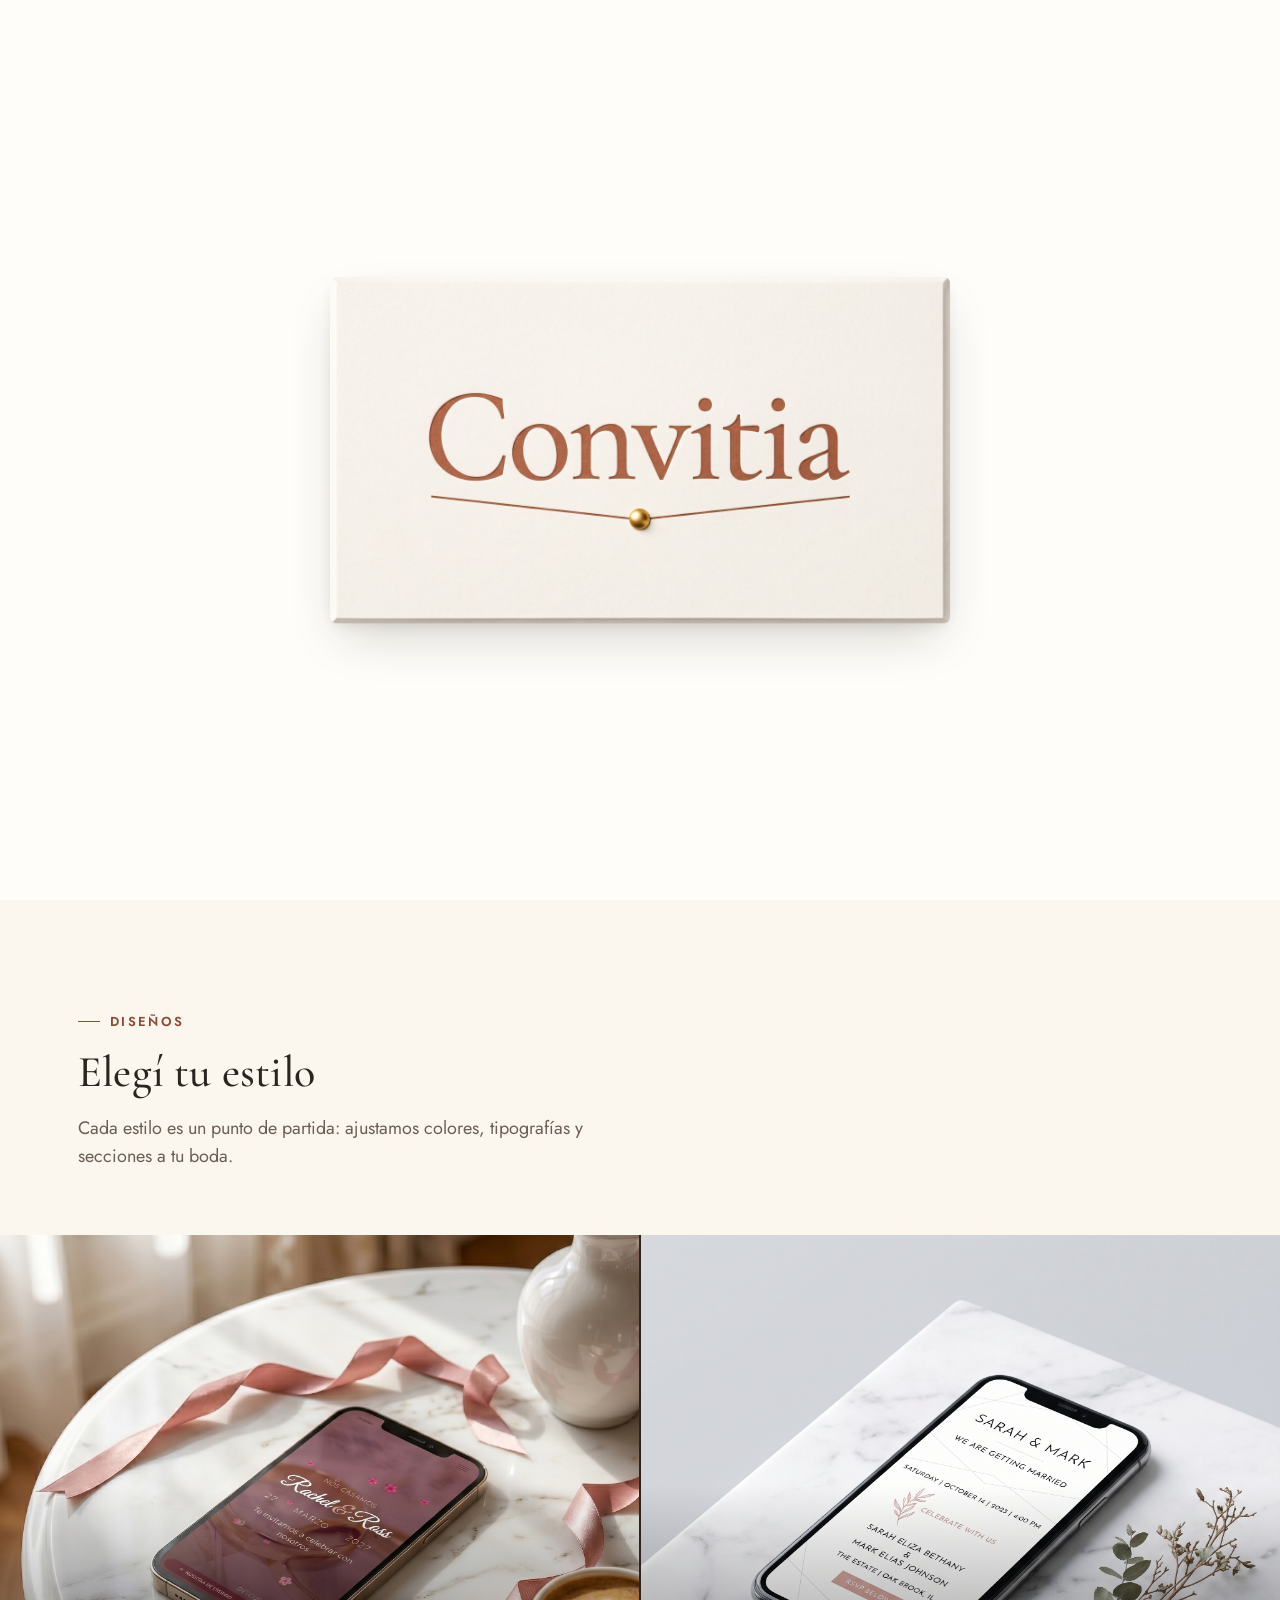
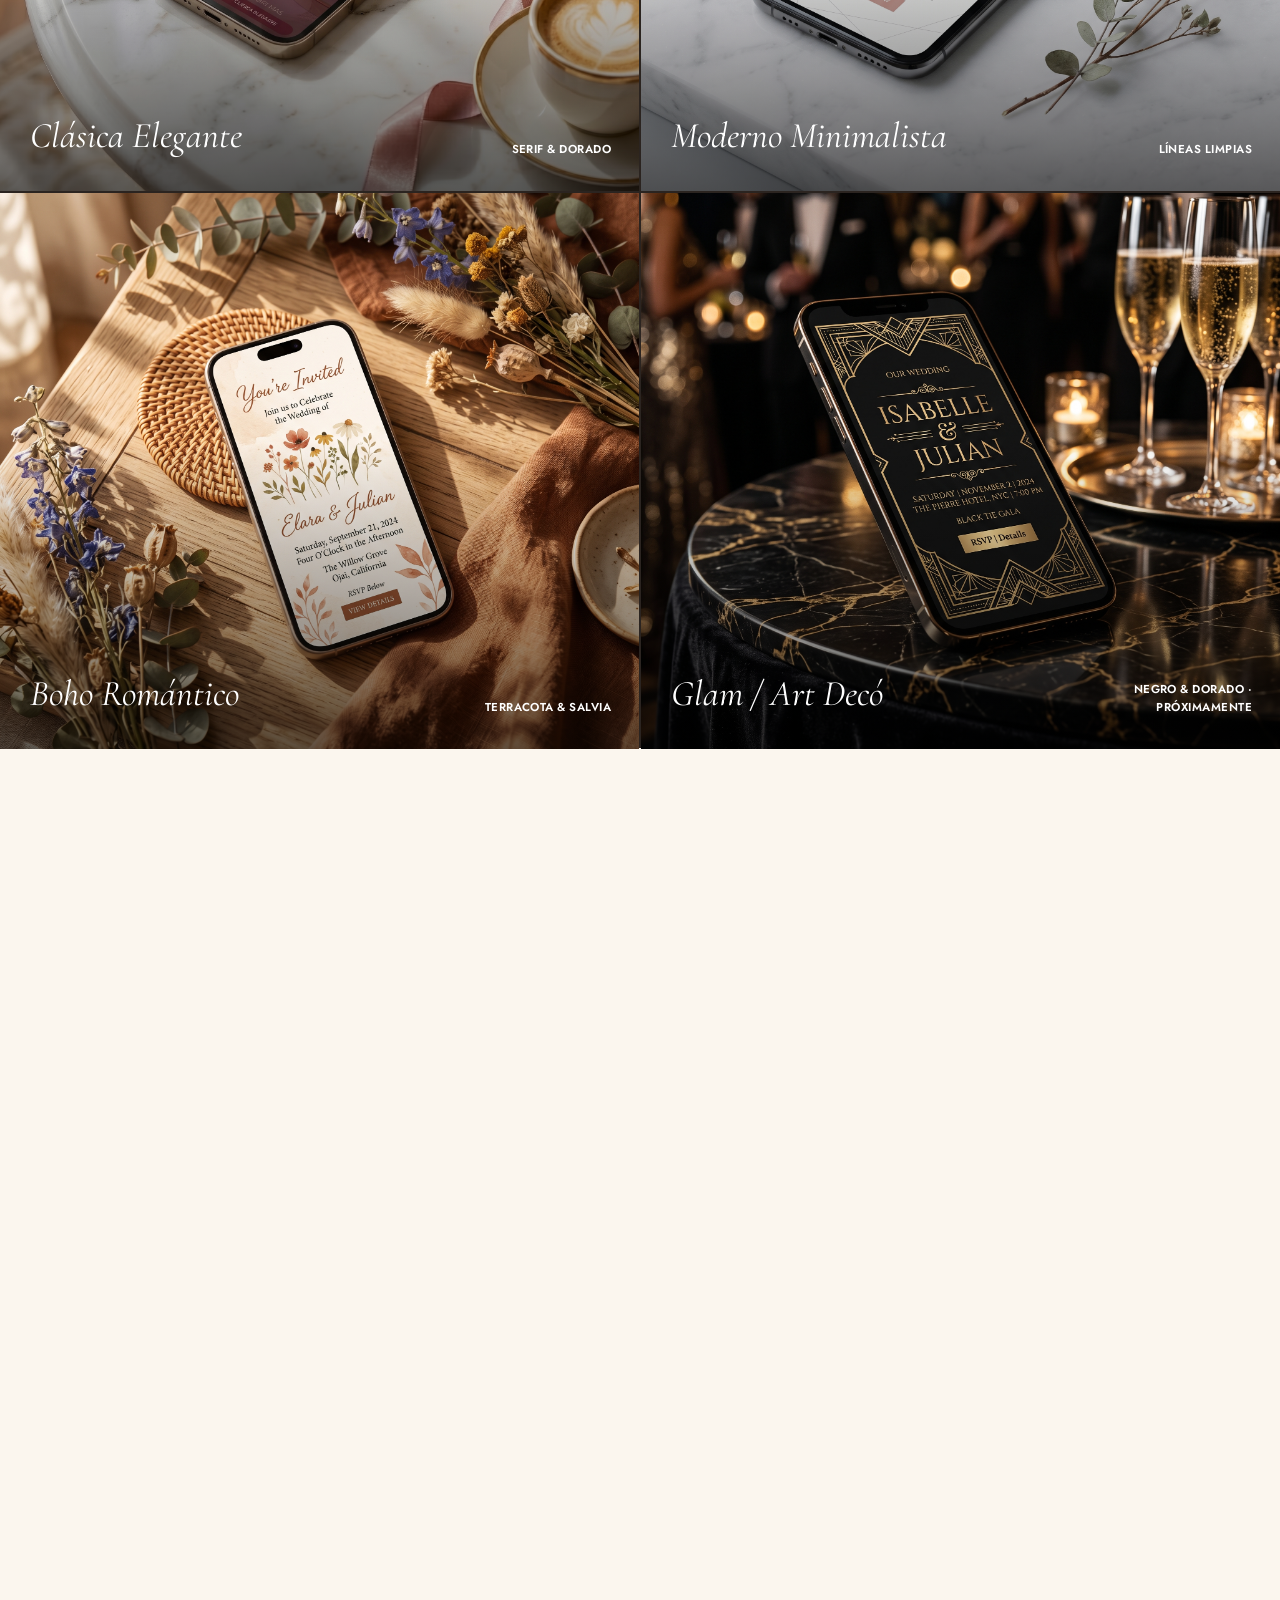
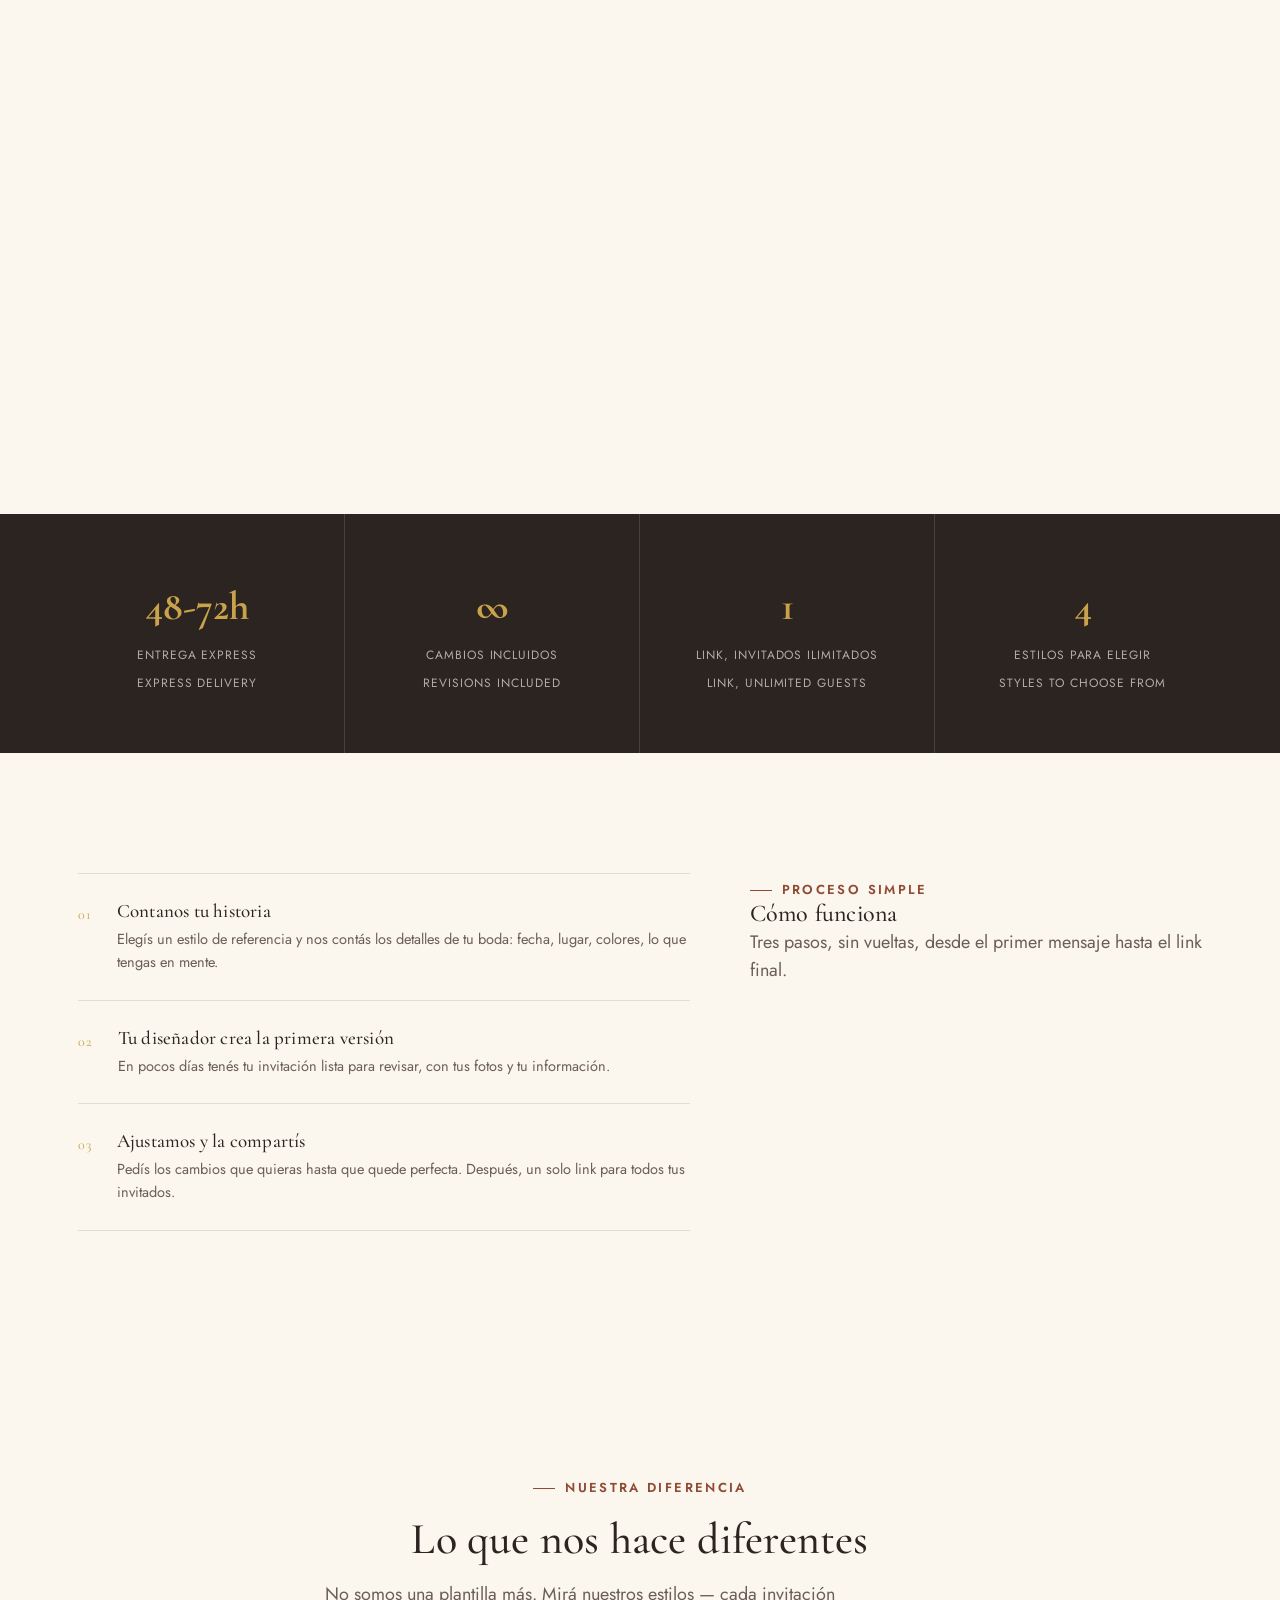
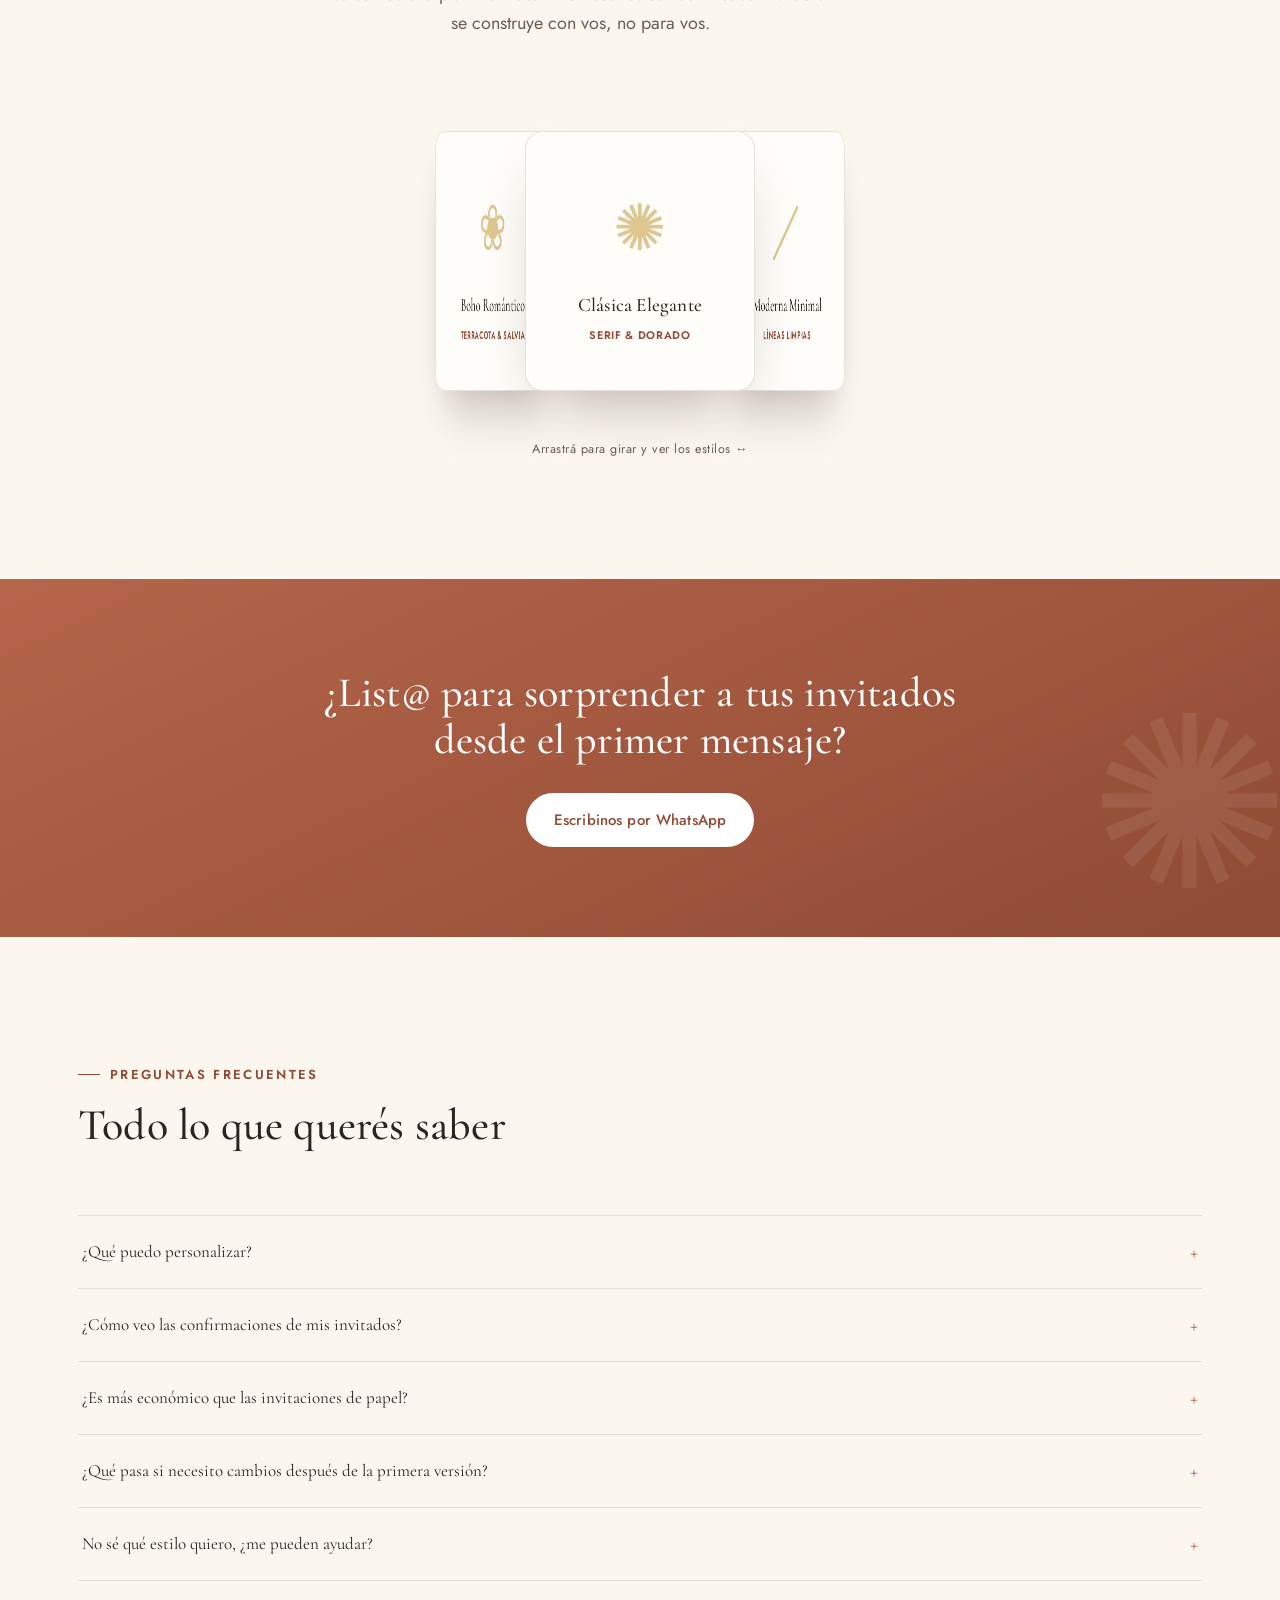
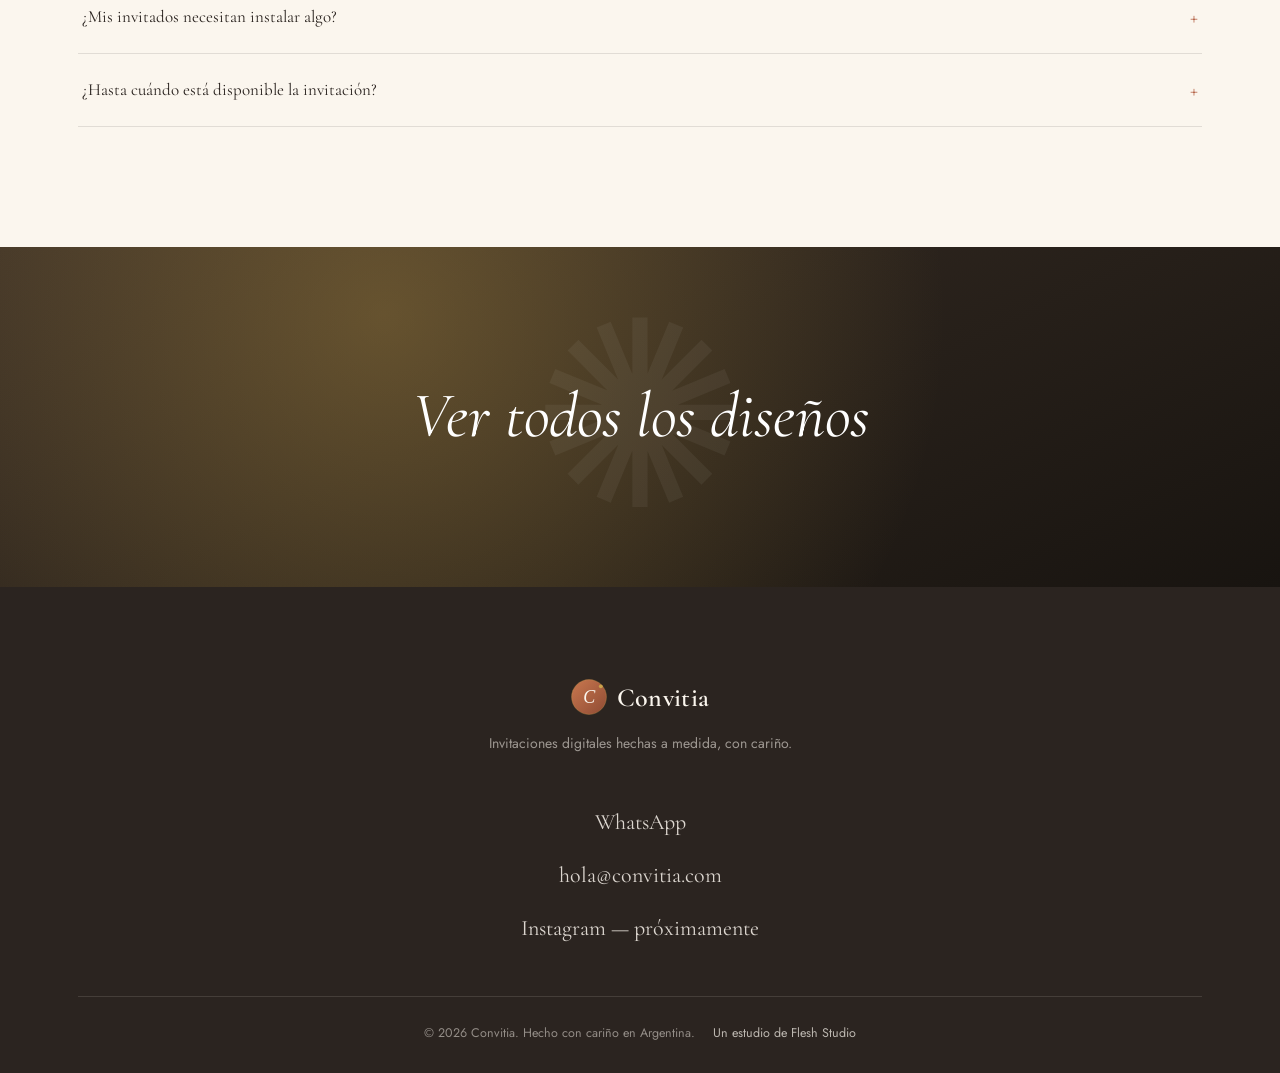
==== index.html @ cf375b3b "Musica de fondo + control de volumen en header" ====
<!doctype html>
<html lang="es">
<head>
<meta charset="UTF-8">
<meta name="viewport" content="width=device-width, initial-scale=1.0">
<title>Convitia — Invitaciones digitales de boda</title>
<meta name="description" content="Invitaciones digitales de boda hechas a medida. Diseñador real, cambios ilimitados, un solo link para todos tus invitados. / Custom digital wedding invitations — real designer, unlimited revisions, one link for all your guests.">
<meta name="theme-color" content="#B5654A">
<link rel="icon" href="assets/logo/convitia-mark.svg" type="image/svg+xml">

<link rel="preconnect" href="https://fonts.googleapis.com">
<link rel="preconnect" href="https://fonts.gstatic.com" crossorigin>
<link href="https://fonts.googleapis.com/css2?family=Cormorant+Garamond:ital,wght@0,400;0,500;0,600;1,500;1,600&family=Jost:wght@300;400;500;600&display=swap" rel="stylesheet">

<link rel="stylesheet" href="styles.css?v=20260628j">
</head>
<body>

<div id="splash-gate" class="splash-gate" aria-hidden="true">
  <img class="splash-image" src="assets/logo/Convitia_logo_variant__Wordmark_%27Convitia%27_202606271709%20(1).jpeg" alt="Convitia">
</div>

<header class="site-header">
  <div class="container">
    <a href="#hero" class="brand">
      <img src="assets/logo/logo1.svg?v=20260627g" alt="Convitia" class="brand-logo">
    </a>

    <nav class="main-nav">
      <a href="#hero" class="active"><span data-es>Inicio</span><span data-en hidden>Home</span></a>
      <a href="disenos/"><span data-es>Diseños</span><span data-en hidden>Designs</span></a>
      <a href="#como-funciona"><span data-es>Cómo funciona</span><span data-en hidden>How it works</span></a>
      <a href="contacto/"><span data-es>Contacto</span><span data-en hidden>Contact</span></a>
    </nav>

    <div class="header-actions">
      <div class="audio-control">
        <button type="button" class="audio-toggle" aria-label="Silenciar música" aria-pressed="true">
          <svg class="icon-vol" viewBox="0 0 24 24" fill="none" xmlns="http://www.w3.org/2000/svg" aria-hidden="true"><path d="M3 9v6h4l5 5V4L7 9H3z" fill="currentColor"/><path d="M16.5 8.5a5 5 0 010 7M19 6a8 8 0 010 12" stroke="currentColor" stroke-width="1.6" stroke-linecap="round" fill="none"/></svg>
          <svg class="icon-mute" viewBox="0 0 24 24" fill="none" xmlns="http://www.w3.org/2000/svg" aria-hidden="true"><path d="M3 9v6h4l5 5V4L7 9H3z" fill="currentColor"/><path d="M16 8l5 8M21 8l-5 8" stroke="currentColor" stroke-width="1.6" stroke-linecap="round"/></svg>
        </button>
        <input type="range" class="audio-volume" min="0" max="1" step="0.01" value="0.4" aria-label="Volumen de la música">
        <audio class="site-audio" src="assets/audio/amor-loco.mp3?v=20260628" loop preload="auto"></audio>
      </div>
      <div class="lang-toggle">
        <button data-lang-btn="es" class="active">ES</button>
        <button data-lang-btn="en">EN</button>
      </div>
      <a class="btn btn-primary btn-sm" href="contacto/">
        <span data-es>Hablemos</span><span data-en hidden>Let's talk</span>
      </a>
      <button class="nav-toggle" aria-label="Menú">
        <span></span>
      </button>
    </div>
  </div>
</header>

<div class="mobile-nav">
  <div class="lang-toggle">
    <button data-lang-btn="es" class="active">ES</button>
    <button data-lang-btn="en">EN</button>
  </div>
  <a href="#hero"><span data-es>Inicio</span><span data-en hidden>Home</span></a>
  <a href="disenos/"><span data-es>Diseños</span><span data-en hidden>Designs</span></a>
  <a href="#incluye"><span data-es>Qué incluye</span><span data-en hidden>What's included</span></a>
  <a href="#como-funciona"><span data-es>Cómo funciona</span><span data-en hidden>How it works</span></a>
  <a href="#preguntas"><span data-es>Preguntas</span><span data-en hidden>FAQ</span></a>
  <a href="contacto/"><span data-es>Contacto</span><span data-en hidden>Contact</span></a>
  <a class="btn btn-primary" href="https://wa.me/5492944152161?text=Hola!%20Quiero%20crear%20mi%20invitaci%C3%B3n%20digital%20de%20boda%20con%20Convitia" target="_blank" rel="noopener">
    <span data-es>Empezá tu invitación</span><span data-en hidden>Start your invitation</span>
  </a>
</div>

<main>

  <!-- ===================== HERO — 2-column: copy left, phone showcase right =====================
       Merged the old standalone .phone-showcase section into the hero as the
       right-hand column (reference: text+CTA left / arch+pedestals+phones
       right). .hero-split is scoped so the shared .hero-giant rules used by
       contacto/index.html's plain single-column hero stay untouched. -->
  <section class="hero-giant hero-split" id="hero">
    <div class="hero-bg-blob"></div>
    <div class="hero-bg-blob two"></div>
    <div class="container hero-grid">

      <div class="hero-left">
        <span class="eyebrow reveal"><span data-es>Invitaciones digitales de boda</span><span data-en hidden>Wedding digital invitations</span></span>
        <h1 class="giant-word reveal">
          <span class="hl-accent"><span data-es>Invitaciones digitales</span><span data-en hidden>Digital invitations</span></span><br>
          <span data-es>pensadas para atesorar</span><span data-en hidden>made to cherish</span><span class="type-cursor" aria-hidden="true"></span>
        </h1>
        <p class="lede reveal">
          <span data-es>Con RSVP inteligente, mapas interactivos, música y más. Cambios ilimitados. En el idioma que necesites, en cualquier parte del mundo.</span>
          <span data-en hidden>With smart RSVP, interactive maps, music, and more. Unlimited revisions. In any language, anywhere in the world.</span>
        </p>

        <!-- PLACEHOLDER badge (Dave's call): Convitia has no Google Business
             listing yet, so this rating isn't real. Not a live link — swap
             href/copy for the real review link + rating once it exists. -->
        <span class="reviews-badge reveal" data-es title="Próximamente — todavía no es un dato real">
          <svg class="reviews-badge-g" viewBox="0 0 18 18" aria-hidden="true">
            <path fill="#4285F4" d="M17.64 9.2c0-.64-.06-1.25-.16-1.84H9v3.48h4.84c-.21 1.13-.85 2.09-1.81 2.73v2.27h2.92c1.71-1.57 2.69-3.88 2.69-6.64z"/>
            <path fill="#34A853" d="M9 18c2.43 0 4.47-.8 5.96-2.18l-2.92-2.27c-.81.54-1.84.87-3.04.87-2.34 0-4.32-1.58-5.03-3.71H.96v2.33C2.44 15.98 5.48 18 9 18z"/>
            <path fill="#FBBC05" d="M3.97 10.71A5.4 5.4 0 0 1 3.68 9c0-.6.1-1.18.29-1.71V4.96H.96A8.99 8.99 0 0 0 0 9c0 1.45.35 2.83.96 4.04l3.01-2.33z"/>
            <path fill="#EA4335" d="M9 3.58c1.32 0 2.5.45 3.44 1.35l2.58-2.58C13.46.89 11.43 0 9 0 5.48 0 2.44 2.02.96 4.96l3.01 2.33C4.68 5.16 6.66 3.58 9 3.58z"/>
          </svg>
          <b>5.0</b>
          <span class="reviews-stars" aria-hidden="true">★★★★★</span>
          <span class="reviews-label"><span data-es>Reseñas de Google</span><span data-en hidden>Google Reviews</span> →</span>
        </span>

        <div class="hero-cta-row reveal">
          <a class="btn btn-primary" href="https://wa.me/5492944152161?text=Hola!%20Quiero%20crear%20mi%20invitaci%C3%B3n%20digital%20de%20boda%20con%20Convitia" target="_blank" rel="noopener">
            <span data-es>Empezá tu invitación</span><span data-en hidden>Start your invitation</span>
          </a>
          <a class="btn btn-ghost" href="disenos/">
            <span data-es>Ver diseños</span><span data-en hidden>See designs</span>
          </a>
        </div>

        <!-- PLACEHOLDER stats (Dave's call, per reference image): the
             invitation-count and country-count aren't real numbers yet —
             swap for Convitia's actual figures once available. The
             delivery time stays real (matches the Stats band further
             down the page). -->
        <div class="hero-trust reveal">
          <div><b>✓</b> <span data-es>+1000 invitaciones realizadas</span><span data-en hidden>+1000 invitations made</span></div>
          <div><b>🌎</b> <span data-es>+35 países</span><span data-en hidden>+35 countries</span></div>
          <div><b>⏳</b> <span data-es>Entrega express 48-72h</span><span data-en hidden>Express delivery 48-72h</span></div>
        </div>
      </div>

      <div class="hero-right reveal">
        <!-- Self-contained dark "image accordion" panel — Dave asked to
             replace the Three.js flying-card scene above with this effect
             instead, modeled on a 21st.dev interactive-image-accordion
             component he shared. Scoped to just this column (left column/
             copy stays untouched). Pure CSS (flexbox + flex-grow transition)
             + a tiny JS toggle — see initAccGallery() in main.js, no WebGL
             needed. Each panel's content is the real invitation copy/colors
             (Quimey & Nacho — the real client site — plus the 3 sample
             designs): no tool is available to export a literal screenshot,
             so the real names/dates/colors are painted as CSS text instead
             of a generic photo. The "Nuestros diseños" tag now sits above
             the stage (not floating over the panels) so it reads cleanly
             regardless of which panel's background is underneath. The
             real video (Quimey & Nacho) that briefly lived in panel c1
             moved to the "Qué incluye" section — see assets/video/. -->
        <span class="acc-tag">Nuestros diseños</span>
        <div class="acc-stage" aria-hidden="true">
          <div class="acc-row">
            <button type="button" class="acc-panel c1 active">
              <span class="acc-vert">Quimey &amp; Nacho</span>
              <span class="acc-info">
                <span class="acc-info-label">Nos casamos</span>
                <span class="acc-info-name">Quimey &amp; Nacho</span>
                <span class="acc-info-date">27 Marzo 2027</span>
              </span>
            </button>
            <button type="button" class="acc-panel c2">
              <span class="acc-vert">Valentina &amp; Bruno</span>
              <span class="acc-info">
                <span class="acc-info-label">Clásica Elegante</span>
                <span class="acc-info-name">Valentina &amp; Bruno</span>
                <span class="acc-info-date">12 Dic 2026</span>
              </span>
            </button>
            <button type="button" class="acc-panel c3">
              <span class="acc-vert">Julia &amp; Martín</span>
              <span class="acc-info">
                <span class="acc-info-label">Moderna Minimal</span>
                <span class="acc-info-name">Julia &amp; Martín</span>
                <span class="acc-info-date">06 Marzo 2027</span>
              </span>
            </button>
            <button type="button" class="acc-panel c4">
              <span class="acc-vert">Coti &amp; Iván</span>
              <span class="acc-info">
                <span class="acc-info-label">Boho Romántico</span>
                <span class="acc-info-name">Coti &amp; Iván</span>
                <span class="acc-info-date">28 Nov 2026</span>
              </span>
            </button>
            <button type="button" class="acc-panel c5">
              <span class="acc-vert">Quimey &amp; Nacho</span>
              <span class="acc-info">
                <span class="acc-info-label">Quedan 270 días</span>
                <span class="acc-info-name">Quimey &amp; Nacho</span>
                <span class="acc-info-date">27 Marzo 2027</span>
              </span>
            </button>
          </div>
        </div>
      </div>

    </div>
  </section>

  <!-- ===================== MARQUEE ===================== -->
  <div class="marquee-wrap">
    <div class="marquee" data-es>
      <span class="tag">Elegante</span><span class="tag">Bohemia</span><span class="tag">Minimalista</span><span class="tag">Campestre</span><span class="tag">Destino</span><span class="tag">Clásica</span>
      <span class="tag">Elegante</span><span class="tag">Bohemia</span><span class="tag">Minimalista</span><span class="tag">Campestre</span><span class="tag">Destino</span><span class="tag">Clásica</span>
    </div>
    <div class="marquee" data-en hidden>
      <span class="tag">Elegant</span><span class="tag">Boho</span><span class="tag">Minimal</span><span class="tag">Rustic</span><span class="tag">Destination</span><span class="tag">Classic</span>
      <span class="tag">Elegant</span><span class="tag">Boho</span><span class="tag">Minimal</span><span class="tag">Rustic</span><span class="tag">Destination</span><span class="tag">Classic</span>
    </div>
  </div>

  <!-- ===================== FEATURED WORK — full-bleed grid ===================== -->
  <section id="trabajos" class="works-section">
    <div class="container">
      <div class="section-head reveal">
        <span class="eyebrow"><span data-es>Diseños</span><span data-en hidden>Designs</span></span>
        <h2><span data-es>Elegí tu estilo</span><span data-en hidden>Choose your style</span></h2>
        <p class="lede"><span data-es>Cada estilo es un punto de partida: ajustamos colores, tipografías y secciones a tu boda.</span><span data-en hidden>Every style is a starting point — we adjust colors, fonts and sections to fit your wedding.</span></p>
      </div>
    </div>

    <div class="bleed reveal">
      <div class="works-grid">

        <a class="work-tile thumb-1" href="designs/clasica-elegante.html" target="_blank" rel="noopener">
          <div class="work-visual"><img src="assets/portadas/clasica%20elegante.jpeg" alt="Clásica Elegante" loading="lazy"></div>
          <span class="work-name"><span data-es>Clásica Elegante</span><span data-en hidden>Classic Elegant</span></span>
          <span class="work-tag"><span data-es>Serif &amp; dorado</span><span data-en hidden>Serif &amp; gold</span></span>
        </a>

        <a class="work-tile thumb-2" href="designs/moderna-minimal.html" target="_blank" rel="noopener">
          <div class="work-visual"><img src="assets/portadas/Moderno%20Minimalista.jpeg" alt="Moderno Minimalista" loading="lazy"></div>
          <span class="work-name"><span data-es>Moderno Minimalista</span><span data-en hidden>Modern Minimal</span></span>
          <span class="work-tag"><span data-es>Líneas limpias</span><span data-en hidden>Clean lines</span></span>
        </a>

        <a class="work-tile thumb-3" href="designs/boho-romantico.html" target="_blank" rel="noopener">
          <div class="work-visual"><img src="assets/portadas/Boho%20Rom%C3%A1ntico.jpeg" alt="Boho Romántico" loading="lazy"></div>
          <span class="work-name"><span data-es>Boho Romántico</span><span data-en hidden>Boho Romantic</span></span>
          <span class="work-tag"><span data-es>Terracota &amp; salvia</span><span data-en hidden>Terracotta &amp; sage</span></span>
        </a>

        <a class="work-tile thumb-4" href="disenos/" target="_blank" rel="noopener">
          <div class="work-visual"><img src="assets/portadas/Glam%20-%20Art%20Dec%C3%B3.jpeg" alt="Glam / Art Decó" loading="lazy"></div>
          <span class="work-name"><span data-es>Glam / Art Decó</span><span data-en hidden>Glam / Art Deco</span></span>
          <span class="work-tag"><span data-es>Negro &amp; dorado · Próximamente</span><span data-en hidden>Black &amp; gold · Coming soon</span></span>
        </a>

      </div>
    </div>
  </section>

  <!-- ===================== FULL-BLEED TYPE BREAK ===================== -->
  <section class="bleed type-break reveal">
    <p>
      <span data-es>Cada invitación cuenta <em>una historia distinta</em>.</span>
      <span data-en hidden>Every invitation tells <em>a different story</em>.</span>
    </p>
  </section>

  <!-- ===================== INCLUDED — sticky label ===================== -->
  <section id="incluye">
    <div class="container sticky-grid">
      <div class="sticky-label reveal">
        <span class="eyebrow"><span data-es>Qué incluye</span><span data-en hidden>What's included</span></span>
        <h2><span data-es>Todo lo que necesitás, en un solo lugar</span><span data-en hidden>Everything you need, in one place</span></h2>
        <p class="lede"><span data-es>Un estudio chico, atención grande: tu boda no es un número más en una lista.</span><span data-en hidden>A small studio, big attention — your wedding isn't one more number on a list.</span></p>
        <!-- Real video (Quimey & Nacho), moved here from the hero accordion's
             panel c1 per Dave's request — see assets/video/.
             Click anywhere on it to play/pause; the corner button toggles mute. -->
        <div class="incluye-video-wrap reveal">
          <video class="incluye-video" src="assets/video/quimey-nacho-hero.mp4?v=20260628r" autoplay muted loop playsinline></video>
          <button type="button" class="incluye-sound-btn" aria-label="Activar sonido" aria-pressed="false">
            <svg class="icon-muted" viewBox="0 0 24 24" fill="none" xmlns="http://www.w3.org/2000/svg" aria-hidden="true"><path d="M3 9v6h4l5 5V4L7 9H3z" fill="currentColor"/><path d="M16 8l5 8M21 8l-5 8" stroke="currentColor" stroke-width="1.8" stroke-linecap="round"/></svg>
            <svg class="icon-on" viewBox="0 0 24 24" fill="none" xmlns="http://www.w3.org/2000/svg" aria-hidden="true"><path d="M3 9v6h4l5 5V4L7 9H3z" fill="currentColor"/><path d="M16.5 8.5a5 5 0 010 7M19 6a8 8 0 010 12" stroke="currentColor" stroke-width="1.8" stroke-linecap="round" fill="none"/></svg>
          </button>
          <div class="incluye-play-indicator" aria-hidden="true">
            <svg viewBox="0 0 64 64" fill="none" xmlns="http://www.w3.org/2000/svg"><circle cx="32" cy="32" r="32" fill="rgba(43,36,32,.55)"/><path d="M26 20L46 32L26 44V20Z" fill="#fff"/></svg>
          </div>
        </div>
      </div>
      <div class="sticky-list">
        <div class="sticky-row reveal"><span class="row-num">01</span><div><h3><span data-es>Diseño personalizado</span><span data-en hidden>Custom design</span></h3><p><span data-es>Con tus colores y tus fotos.</span><span data-en hidden>With your colors and photos.</span></p></div></div>
        <div class="sticky-row reveal"><span class="row-num">02</span><div><h3><span data-es>Sobre animado</span><span data-en hidden>Animated envelope</span></h3><p><span data-es>Una apertura que sorprende desde el primer segundo.</span><span data-en hidden>An opening that surprises from the very first second.</span></p></div></div>
        <div class="sticky-row reveal"><span class="row-num">03</span><div><h3><span data-es>RSVP inteligente</span><span data-en hidden>Smart RSVP</span></h3><p><span data-es>Confirmaciones en tiempo real, sin planillas.</span><span data-en hidden>Real-time confirmations, no spreadsheets.</span></p></div></div>
        <div class="sticky-row reveal"><span class="row-num">04</span><div><h3><span data-es>Cuenta regresiva y mapa</span><span data-en hidden>Countdown and map</span></h3><p><span data-es>Todo lo que tus invitados necesitan saber.</span><span data-en hidden>Everything your guests need to know.</span></p></div></div>
        <div class="sticky-row reveal"><span class="row-num">05</span><div><h3><span data-es>Actualizaciones ilimitadas</span><span data-en hidden>Unlimited updates</span></h3><p><span data-es>Hasta el día del evento, sin costo extra.</span><span data-en hidden>Until the event, at no extra cost.</span></p></div></div>
        <div class="sticky-row reveal"><span class="row-num">06</span><div><h3><span data-es>Diseñador por WhatsApp</span><span data-en hidden>Designer on WhatsApp</span></h3><p><span data-es>Una persona real, no un bot, respondiendo tus mensajes.</span><span data-en hidden>A real person, not a bot, answering your messages.</span></p></div></div>
        <div class="sticky-row reveal"><span class="row-num">07</span><div><h3><span data-es>Bilingüe</span><span data-en hidden>Bilingual</span></h3><p><span data-es>Disponible en el idioma que necesites.</span><span data-en hidden>Available in any language you need.</span></p></div></div>
        <div class="sticky-row reveal"><span class="row-num">08</span><div><h3><span data-es>Un link, invitados ilimitados</span><span data-en hidden>One link, unlimited guests</span></h3><p><span data-es>Sin costo por invitado, sin límites.</span><span data-en hidden>No per-guest cost, no limits.</span></p></div></div>
      </div>
    </div>
  </section>

  <!-- ===================== STATS BAND ===================== -->
  <section class="bleed stats-band">
    <div class="stats-grid">
      <div class="reveal"><b>48-72h</b><span><span data-es>Entrega express</span><span data-en hidden>Express delivery</span></span></div>
      <div class="reveal"><b>∞</b><span><span data-es>Cambios incluidos</span><span data-en hidden>Revisions included</span></span></div>
      <div class="reveal"><b data-count="1">0</b><span><span data-es>Link, invitados ilimitados</span><span data-en hidden>Link, unlimited guests</span></span></div>
      <div class="reveal"><b data-count="4">0</b><span><span data-es>Estilos para elegir</span><span data-en hidden>Styles to choose from</span></span></div>
    </div>
  </section>

  <!-- ===================== HOW IT WORKS — sticky label, mirrored ===================== -->
  <section id="como-funciona">
    <div class="container sticky-grid mirror">
      <div class="sticky-list">
        <div class="sticky-row reveal"><span class="row-num">01</span><div><h3><span data-es>Contanos tu historia</span><span data-en hidden>Tell us your story</span></h3><p><span data-es>Elegís un estilo de referencia y nos contás los detalles de tu boda: fecha, lugar, colores, lo que tengas en mente.</span><span data-en hidden>Pick a reference style and tell us your wedding details: date, venue, colors, anything you have in mind.</span></p></div></div>
        <div class="sticky-row reveal"><span class="row-num">02</span><div><h3><span data-es>Tu diseñador crea la primera versión</span><span data-en hidden>Your designer builds the first version</span></h3><p><span data-es>En pocos días tenés tu invitación lista para revisar, con tus fotos y tu información.</span><span data-en hidden>Within a few days you'll have your invitation ready to review, with your own photos and details.</span></p></div></div>
        <div class="sticky-row reveal"><span class="row-num">03</span><div><h3><span data-es>Ajustamos y la compartís</span><span data-en hidden>We adjust it and you share it</span></h3><p><span data-es>Pedís los cambios que quieras hasta que quede perfecta. Después, un solo link para todos tus invitados.</span><span data-en hidden>Ask for any changes until it's perfect. Then, one single link for all your guests.</span></p></div></div>
      </div>
      <div class="sticky-label reveal">
        <span class="eyebrow"><span data-es>Proceso simple</span><span data-en hidden>Simple process</span></span>
        <h2><span data-es>Cómo funciona</span><span data-en hidden>How it works</span></h2>
        <p class="lede"><span data-es>Tres pasos, sin vueltas, desde el primer mensaje hasta el link final.</span><span data-en hidden>Three steps, no detours, from the first message to the final link.</span></p>
      </div>
    </div>
  </section>

  <!-- ===================== DESIGNS — 3D page carousel, drag to spin ===================== -->
  <section id="diferencia">
    <div class="container">
      <div class="section-head center reveal">
        <span class="eyebrow"><span data-es>Nuestra diferencia</span><span data-en hidden>Our difference</span></span>
        <h2><span data-es>Lo que nos hace diferentes</span><span data-en hidden>What makes us different</span></h2>
        <p class="lede"><span data-es>No somos una plantilla más. Mirá nuestros estilos — cada invitación se construye con vos, no para vos.</span><span data-en hidden>We're not just another template. Take a look at our styles — every invitation is built with you, not just for you.</span></p>
      </div>

      <div class="book-deck reveal">
        <div class="book-track">
          <a class="book-card style-clasica" href="designs/clasica-elegante.html" target="_blank" rel="noopener" draggable="false">
            <div class="book-ornament">✺</div>
            <h3><span data-es>Clásica Elegante</span><span data-en hidden>Classic Elegant</span></h3>
            <span class="book-tag"><span data-es>Serif &amp; dorado</span><span data-en hidden>Serif &amp; gold</span></span>
          </a>
          <a class="book-card style-moderna" href="designs/moderna-minimal.html" target="_blank" rel="noopener" draggable="false">
            <div class="book-ornament">／</div>
            <h3><span data-es>Moderna Minimal</span><span data-en hidden>Modern Minimal</span></h3>
            <span class="book-tag"><span data-es>Líneas limpias</span><span data-en hidden>Clean lines</span></span>
          </a>
          <a class="book-card style-boho" href="designs/boho-romantico.html" target="_blank" rel="noopener" draggable="false">
            <div class="book-ornament">❀</div>
            <h3><span data-es>Boho Romántico</span><span data-en hidden>Boho Romantic</span></h3>
            <span class="book-tag"><span data-es>Terracota &amp; salvia</span><span data-en hidden>Terracotta &amp; sage</span></span>
          </a>
        </div>
      </div>
      <p class="book-hint reveal"><span data-es>Arrastrá para girar y ver los estilos ↔</span><span data-en hidden>Drag to spin through the styles ↔</span></p>
    </div>
  </section>

  <!-- ===================== CTA BANNER — full-bleed ===================== -->
  <section class="bleed cta-band reveal">
    <h2><span data-es>¿List@ para sorprender a tus invitados desde el primer mensaje?</span><span data-en hidden>Ready to surprise your guests from the very first message?</span></h2>
    <a class="btn btn-ghost" href="https://wa.me/5492944152161?text=Hola!%20Quiero%20crear%20mi%20invitaci%C3%B3n%20digital%20de%20boda%20con%20Convitia" target="_blank" rel="noopener">
      <span data-es>Escribinos por WhatsApp</span><span data-en hidden>Message us on WhatsApp</span>
    </a>
  </section>

  <!-- ===================== FAQ ===================== -->
  <section id="preguntas">
    <div class="container">
      <div class="section-head reveal">
        <span class="eyebrow"><span data-es>Preguntas frecuentes</span><span data-en hidden>FAQ</span></span>
        <h2><span data-es>Todo lo que querés saber</span><span data-en hidden>Everything you want to know</span></h2>
      </div>

      <div class="faq-list">
        <div class="faq-item reveal">
          <button class="faq-q"><span><span data-es>¿Qué puedo personalizar?</span><span data-en hidden>What can I customize?</span></span><span class="plus">+</span></button>
          <div class="faq-a"><p><span data-es>Colores, tipografías, fotos, textos, música, secciones... la invitación se adapta a tu boda, no al revés.</span><span data-en hidden>Colors, fonts, photos, copy, music, sections — the invitation adapts to your wedding, not the other way around.</span></p></div>
        </div>
        <div class="faq-item reveal">
          <button class="faq-q"><span><span data-es>¿Cómo veo las confirmaciones de mis invitados?</span><span data-en hidden>How do I see my guests' RSVPs?</span></span><span class="plus">+</span></button>
          <div class="faq-a"><p><span data-es>Tenés un panel simple donde se registran las respuestas en tiempo real, con cantidad de personas y restricciones alimentarias si las pedís.</span><span data-en hidden>You get a simple panel where responses are logged in real time, including headcount and dietary notes if you ask for them.</span></p></div>
        </div>
        <div class="faq-item reveal">
          <button class="faq-q"><span><span data-es>¿Es más económico que las invitaciones de papel?</span><span data-en hidden>Is it cheaper than paper invitations?</span></span><span class="plus">+</span></button>
          <div class="faq-a"><p><span data-es>Sí: pagás una sola vez sin importar cuántos invitados tengas, y no hay costos de impresión ni envío.</span><span data-en hidden>Yes — you pay once regardless of guest count, with no printing or postage costs.</span></p></div>
        </div>
        <div class="faq-item reveal">
          <button class="faq-q"><span><span data-es>¿Qué pasa si necesito cambios después de la primera versión?</span><span data-en hidden>What if I need changes after the first version?</span></span><span class="plus">+</span></button>
          <div class="faq-a"><p><span data-es>Los pedís y los hacemos. No hay límite de revisiones ni cargos extra mientras se trate de tu mismo evento.</span><span data-en hidden>Just ask — we'll make them. There's no revision limit or extra charge for the same event.</span></p></div>
        </div>
        <div class="faq-item reveal">
          <button class="faq-q"><span><span data-es>No sé qué estilo quiero, ¿me pueden ayudar?</span><span data-en hidden>I'm not sure what style I want — can you help?</span></span><span class="plus">+</span></button>
          <div class="faq-a"><p><span data-es>Sí. Mirás los estilos de la sección de diseños y, si ninguno te cierra del todo, charlamos y armamos uno a tu medida.</span><span data-en hidden>Yes. Browse the designs section, and if none feels quite right, we'll talk it through and build something custom.</span></p></div>
        </div>
        <div class="faq-item reveal">
          <button class="faq-q"><span><span data-es>¿Mis invitados necesitan instalar algo?</span><span data-en hidden>Do my guests need to install anything?</span></span><span class="plus">+</span></button>
          <div class="faq-a"><p><span data-es>No. Es un link que se abre en cualquier navegador, de celular o de computadora, sin apps ni registro.</span><span data-en hidden>No. It's a link that opens in any browser, on phone or computer — no apps, no sign-up.</span></p></div>
        </div>
        <div class="faq-item reveal">
          <button class="faq-q"><span><span data-es>¿Hasta cuándo está disponible la invitación?</span><span data-en hidden>How long will the invitation stay online?</span></span><span class="plus">+</span></button>
          <div class="faq-a"><p><span data-es>La dejamos online al menos hasta el día de tu boda; si querés conservarla como recuerdo, también lo charlamos.</span><span data-en hidden>It stays live at least through your wedding day; if you'd like to keep it as a keepsake afterward, we can talk about that too.</span></p></div>
        </div>
      </div>
    </div>
  </section>

  <!-- ===================== ALL-WORKS TEASER ===================== -->
  <a class="all-works-teaser bleed reveal" href="disenos/">
    <span class="teaser-text"><span data-es>Ver todos los diseños</span><span data-en hidden>See all designs</span></span>
  </a>

</main>

<footer>
  <div class="container">
    <div class="footer-brand-row">
      <a href="#hero" class="brand"><img src="assets/logo/convitia-mark.svg" alt="Convitia" class="brand-mark"><span class="brand-word">Convitia</span></a>
      <p><span data-es>Invitaciones digitales hechas a medida, con cariño.</span><span data-en hidden>Custom digital invitations, made with care.</span></p>
    </div>
    <nav class="footer-links">
      <a href="https://wa.me/5492944152161" target="_blank" rel="noopener">WhatsApp</a>
      <a href="mailto:hola@convitia.com">hola@convitia.com</a>
      <span><span data-es>Instagram — próximamente</span><span data-en hidden>Instagram — coming soon</span></span>
    </nav>
    <div class="footer-bottom">
      <span>© 2026 Convitia. <span data-es>Hecho con cariño en Argentina.</span><span data-en hidden>Made with care in Argentina.</span></span>
      <a href="https://www.flesh-studio.com/" target="_blank" rel="noopener"><span data-es>Un estudio de Flesh Studio</span><span data-en hidden>A Flesh Studio company</span></a>
    </div>
  </div>
</footer>

<script src="main.js?v=20260628d" defer></script>
</body>
</html>
---- styles.css ----
/* ============================================================
   CONVITIA — Invitaciones digitales de boda
   Stylesheet — Light Editorial Cream archetype
   Structure replicates the Framer "Miles" template's rhythm
   (giant wordmark hero, full-bleed work grid, sticky-label
   sections, fanned card deck, full-bleed teaser, minimal footer)
   ============================================================ */

:root{
  --cream:        #FBF6EE;
  --cream-soft:   #F3EAD9;
  --paper:        #FFFDF9;
  --ink:          #2B2420;
  --ink-soft:     #6B5F55;
  --terracotta:   #B5654A;
  --terracotta-d: #8F4B34;
  --gold:         #C9A24B;
  --gold-soft:    #E4D4A7;
  --sage:         #8A9683;
  --line:         rgba(43,36,32,0.12);

  --font-display: 'Cormorant Garamond', Georgia, serif;
  --font-body:    'Jost', 'Helvetica Neue', Arial, sans-serif;

  --container: 1180px;
  --radius: 18px;
  --ease: cubic-bezier(.16,.84,.32,1);
}

*{ margin:0; padding:0; box-sizing:border-box; }
html{ scroll-behavior:smooth; }
body{
  font-family:var(--font-body);
  background:var(--cream);
  color:var(--ink);
  line-height:1.6;
  -webkit-font-smoothing:antialiased;
  overflow-x:hidden;
}
img,svg{ display:block; max-width:100%; }
a{ color:inherit; text-decoration:none; }
ul{ list-style:none; }
button{ font-family:inherit; cursor:pointer; border:none; background:none; }

.container{ width:100%; max-width:var(--container); margin:0 auto; padding:0 28px; }
.center{ text-align:center; }

/* full-bleed escape hatch — relies on body{overflow-x:hidden} above */
.bleed{ width:100vw; position:relative; left:50%; right:50%; margin-left:-50vw; margin-right:-50vw; }

h1,h2,h3,h4{ font-family:var(--font-display); font-weight:500; line-height:1.12; letter-spacing:.2px; }
.eyebrow{
  font-family:var(--font-body); font-size:13px; letter-spacing:.18em; text-transform:uppercase;
  color:var(--terracotta-d); font-weight:600; display:inline-flex; align-items:center; gap:10px;
}
.eyebrow::before{ content:""; width:22px; height:1px; background:var(--terracotta-d); display:inline-block; }

.lede{ color:var(--ink-soft); font-size:18px; max-width:520px; }

/* ---------- Buttons ---------- */
.btn{
  display:inline-flex; align-items:center; gap:10px; padding:15px 28px; border-radius:999px;
  font-size:15px; font-weight:500; letter-spacing:.01em; transition:transform .35s var(--ease), box-shadow .35s var(--ease), background .3s;
  white-space:nowrap;
}
.btn-primary{ background:var(--terracotta); color:#fff; box-shadow:0 10px 24px -8px rgba(181,101,74,.55); }
.btn-primary:hover{ transform:translateY(-2px); box-shadow:0 16px 30px -8px rgba(181,101,74,.65); }
.btn-ghost{ border:1px solid var(--line); color:var(--ink); background:rgba(255,255,255,.4); }
.btn-ghost:hover{ background:rgba(255,255,255,.85); transform:translateY(-2px); }
.btn-sm{ padding:10px 20px; font-size:13px; }

/* ---------- Header ---------- */
.site-header{
  position:fixed; top:0; left:0; right:0; z-index:100;
  padding:18px 0;
  transition:background .4s var(--ease), padding .4s var(--ease), box-shadow .4s var(--ease);
}
.site-header.scrolled{
  background:rgba(251,246,238,.86); backdrop-filter:blur(14px); -webkit-backdrop-filter:blur(14px);
  padding:12px 0; box-shadow:0 1px 0 var(--line);
}
.site-header .container{ display:flex; align-items:center; justify-content:space-between; gap:18px; }

.brand{ display:flex; align-items:center; gap:10px; }
.brand-mark{ width:36px; height:36px; }
.brand-word{ font-family:var(--font-display); font-size:22px; font-weight:600; letter-spacing:.01em; }
.brand-logo{ height:42px; width:auto; display:block; }

.main-nav{ display:flex; align-items:center; gap:30px; }
.main-nav a{
  font-size:14px; color:var(--ink-soft); position:relative; padding:4px 0; transition:color .25s;
}
.main-nav a:hover, .main-nav a.active{ color:var(--ink); }
.main-nav a::after{
  content:""; position:absolute; left:0; bottom:-2px; width:0; height:1px; background:var(--terracotta);
  transition:width .3s var(--ease);
}
.main-nav a:hover::after, .main-nav a.active::after{ width:100%; }

.header-actions{ display:flex; align-items:center; gap:16px; }

/* ---------- Background-music control (delicate: icon + slider on hover/focus) ---------- */
.audio-control{ display:flex; align-items:center; gap:0; }
.audio-toggle{
  width:36px; height:36px; flex-shrink:0; border-radius:50%; border:1px solid var(--line);
  display:flex; align-items:center; justify-content:center; color:var(--ink-soft);
  background:rgba(255,255,255,.4); transition:background .25s, color .25s, border-color .25s;
}
.audio-toggle:hover{ background:rgba(255,255,255,.85); color:var(--ink); border-color:var(--terracotta); }
.audio-toggle svg{ width:15px; height:15px; }
.audio-toggle .icon-mute{ display:none; }
.audio-control.is-muted .icon-vol{ display:none; }
.audio-control.is-muted .icon-mute{ display:block; }
.audio-volume{
  width:0; margin-left:0; opacity:0; height:2px; border-radius:999px; background:var(--line);
  -webkit-appearance:none; appearance:none; outline:none; cursor:pointer; accent-color:var(--terracotta);
  transition:width .35s var(--ease), opacity .25s var(--ease), margin-left .35s var(--ease);
}
.audio-control:hover .audio-volume,
.audio-control:focus-within .audio-volume{
  width:72px; margin-left:10px; opacity:1;
}
.audio-volume::-webkit-slider-thumb{ -webkit-appearance:none; width:10px; height:10px; border-radius:50%; background:var(--terracotta); }
.audio-volume::-moz-range-thumb{ width:10px; height:10px; border-radius:50%; background:var(--terracotta); border:none; }
.lang-toggle{
  display:flex; align-items:center; border:1px solid var(--line); border-radius:999px; padding:3px; font-size:12px; font-weight:600;
}
.lang-toggle button{ padding:6px 12px; border-radius:999px; color:var(--ink-soft); transition:background .25s,color .25s; }
.lang-toggle button.active{ background:var(--ink); color:var(--cream); }

.nav-toggle{ display:none; width:38px; height:38px; border-radius:50%; align-items:center; justify-content:center; border:1px solid var(--line); }
.nav-toggle span{ display:block; width:16px; height:1px; background:var(--ink); position:relative; }
.nav-toggle span::before,.nav-toggle span::after{ content:""; position:absolute; left:0; width:16px; height:1px; background:var(--ink); }
.nav-toggle span::before{ top:-5px; } .nav-toggle span::after{ top:5px; }

/* ---------- Custom cursor (desktop / fine-pointer only — added by JS) ---------- */
body.has-custom-cursor, body.has-custom-cursor a, body.has-custom-cursor button{ cursor:none; }
.cursor-dot, .cursor-ring{
  position:fixed; top:0; left:0; border-radius:50%; pointer-events:none; z-index:9999;
  will-change:transform; transform:translate(-50%,-50%);
}
.cursor-dot{ width:7px; height:7px; background:var(--terracotta); transition:opacity .25s, background .25s; }
.cursor-ring{
  width:38px; height:38px; border:1px solid var(--terracotta-d); opacity:.55;
  transition:width .3s var(--ease), height .3s var(--ease), opacity .3s, border-color .3s, background .3s;
}
.cursor-ring.hover{ width:68px; height:68px; opacity:.9; background:rgba(181,101,74,.07); border-color:var(--gold); }
@media (pointer:coarse){ .cursor-dot, .cursor-ring{ display:none !important; } }

/* ---------- Cursor design trail (hero only, fine-pointer) ----------
   As the mouse moves inside the hero, a card pops in just to the RIGHT
   of the cursor (not centered on it) and cycles through Convitia's
   real case + 3 sample styles, leaving a fading trail of designs
   behind the pointer as it moves — showing the variety of
   wedding-invitation designs the service offers. Pure CSS mockups
   (no external images); each card is its own element spawned by
   initCursorGallery in main.js and removed once it fades out. */
.cg-card{
  position:fixed; top:0; left:0; width:178px; pointer-events:none; z-index:80;
  background:var(--paper); border-radius:16px; padding:20px 18px; border:1px solid var(--line);
  box-shadow:0 30px 60px -24px rgba(43,36,32,.4);
  opacity:0; transform:translate(22px, -50%) scale(.88) rotate(3deg);
  transition:opacity .4s var(--ease), transform .4s var(--ease);
}
.cg-card.cg-in{
  opacity:1; transform:translate(22px, -50%) scale(1) rotate(0deg);
}
.cg-card.cg-out{
  opacity:0; transform:translate(46px, -60%) scale(.92) rotate(-3deg);
  transition-duration:.6s;
}
.cg-card .seal{
  width:32px; height:32px; border-radius:50%; display:flex; align-items:center; justify-content:center;
  color:#fff; font-family:var(--font-display); font-size:12px; margin-bottom:10px;
  background:linear-gradient(160deg,var(--terracotta),var(--terracotta-d));
}
.cg-card h4{ font-family:var(--font-display); font-style:italic; font-weight:600; font-size:18px; margin-bottom:4px; }
.cg-card .cg-venue{ font-size:10.5px; letter-spacing:.04em; color:var(--ink-soft); text-transform:uppercase; }
.cg-card .cg-tag{ display:inline-block; margin-top:10px; font-size:10px; letter-spacing:.08em; text-transform:uppercase; color:var(--terracotta-d); font-weight:600; }

.cg-card.style-real .seal{ background:linear-gradient(160deg,#7B1F35,#4c1320); }
.cg-card.style-clasica{ background:linear-gradient(160deg,var(--gold-soft),#fff); }
.cg-card.style-clasica .seal{ background:linear-gradient(160deg,var(--gold),#a87f2e); }
.cg-card.style-moderna{ background:#21201e; border-color:rgba(255,255,255,.1); }
.cg-card.style-moderna h4, .cg-card.style-moderna .cg-tag{ color:#fff; }
.cg-card.style-moderna .cg-venue{ color:rgba(255,255,255,.55); }
.cg-card.style-moderna .seal{ background:#fff; color:#21201e; }
.cg-card.style-boho{ background:linear-gradient(160deg,#fff,var(--cream-soft)); }
.cg-card.style-boho .seal{ background:linear-gradient(160deg,var(--sage),#5f6b58); }

/* Hide the hero's mouse-trail cards on touch (no fine pointer to drive them),
   but let them through on the splash gate, where a finger-drag trigger
   (see initSplashGate in main.js) still spawns the same cards on mobile. */
@media (pointer:coarse){
  .cg-card{ display:none !important; }
  #splash-gate .cg-card{ display:block !important; }
}

/* ---------- Splash / entry gate (home only) ----------
   Full-screen gate shown on load: soft paper-cream background, only
   the terracotta wordmark centered (logo1.svg recolored via CSS
   mask — no need to touch the source file). Moving the mouse spawns
   the same .cg-card design trail used in the hero (initCursorGallery)
   so visitors preview the variety of designs before clicking in.
   Click anywhere fades the gate out; its mousemove listener dies with
   it once removed from the DOM, so the trail doesn't follow you in. */
body.splash-active{ overflow:hidden; }
.splash-gate{
  position:fixed; inset:0; z-index:10000;
  display:flex; align-items:center; justify-content:center;
  background:var(--paper);
  cursor:pointer;
  touch-action:none;
  opacity:1; visibility:visible;
  transition:opacity .6s var(--ease), visibility .6s var(--ease);
}
.splash-gate.splash-hidden{ opacity:0; visibility:hidden; pointer-events:none; }
/* Real embossed letterpress-card photo (Dave's chosen render), shown as-is
   with a soft floating shadow so it lifts off the page's cream backdrop. */
.splash-image{
  width:min(620px, 82vw);
  height:auto;
  display:block;
  border-radius:6px;
  box-shadow:
    0 1px 0 rgba(43,36,32,.06),
    0 22px 48px -14px rgba(43,36,32,.22),
    0 6px 14px -6px rgba(43,36,32,.14);
  pointer-events:none;
}
@media (max-width:640px){
  .splash-image{ width:min(420px, 86vw); border-radius:4px; }
}

/* ---------- Hero — giant centered wordmark (Miles-style) ---------- */
.hero-giant{ position:relative; padding:200px 0 90px; overflow:hidden; }
.hero-giant .container{ position:relative; z-index:2; text-align:center; }
.hero-giant .lede{ margin:18px auto 0; }
.hero-giant .hero-cta-row, .hero-giant .hero-trust{ justify-content:center; }

.hero-bg-blob{
  --px:0px; --py:0px;
  position:absolute; top:-180px; right:-160px; width:680px; height:680px; border-radius:50%;
  background:radial-gradient(circle at 30% 30%, rgba(201,162,75,.35), rgba(181,101,74,.18) 55%, transparent 75%);
  filter:blur(10px); animation:float-blob 16s ease-in-out infinite; pointer-events:none;
  transform:translate(var(--px),var(--py));
}
.hero-bg-blob.two{
  top:auto; bottom:-220px; left:-200px; right:auto; width:520px; height:520px;
  background:radial-gradient(circle at 60% 40%, rgba(138,150,131,.28), transparent 70%);
  animation-duration:20s; animation-delay:-4s;
}
/* JS (initHeroParallax) writes --px/--py per-frame on scroll/mousemove; the
   keyframe below reads them via var() so idle float + parallax compose
   instead of fighting over the transform property. */
@keyframes float-blob{
  0%,100%{ transform:translate(var(--px),var(--py)) scale(1); }
  50%{ transform:translate(calc(var(--px) - 30px),calc(var(--py) + 40px)) scale(1.07); }
}

.giant-word{
  font-family:var(--font-display); font-weight:600; font-style:italic;
  font-size:clamp(72px,15vw,190px); line-height:.9; margin:18px 0 24px; color:var(--ink); letter-spacing:-.01em;
}
.giant-word.reveal{ filter:blur(8px); transition:opacity 1s var(--ease), transform 1s var(--ease), filter 1s var(--ease); }
.giant-word.reveal.is-visible{ filter:blur(0); }

.hero-cta-row{ display:flex; align-items:center; gap:22px; margin-top:8px; flex-wrap:wrap; }
.hero-trust{ display:flex; gap:26px; margin-top:46px; flex-wrap:wrap; }
.hero-trust div{ font-size:13px; color:var(--ink-soft); display:flex; align-items:center; gap:8px; }
.hero-trust b{ color:var(--ink); font-family:var(--font-display); font-size:15px; }

/* ---------- Hero split — 2-column homepage hero (copy left / phone showcase
   right). Scoped under .hero-split so contacto/index.html's plain
   single-column .hero-giant (centered, no grid) is untouched — only the
   homepage section carries the extra .hero-split class. ---------- */
.hero-split .container.hero-grid{
  text-align:left; display:grid; grid-template-columns:1fr .92fr; gap:48px; align-items:center;
}
.hero-split .hero-left{ max-width:560px; }
.hero-split .lede{ margin:18px 0 0; }
.hero-split .hero-cta-row{ justify-content:flex-start; }
.hero-split .hero-trust{ justify-content:flex-start; margin-top:28px; }
.hero-split .giant-word{
  font-size:clamp(34px,4vw,54px); line-height:1.16; margin:14px 0 18px; letter-spacing:0; font-style:normal;
}
.hl-accent{ color:var(--terracotta-d); }

.type-cursor{
  display:inline-block; width:2px; height:.85em; margin-left:5px; background:var(--terracotta);
  vertical-align:-2px; animation:type-blink 1s step-end infinite;
}
@keyframes type-blink{ 0%,50%{ opacity:1; } 50.01%,100%{ opacity:0; } }

/* PLACEHOLDER review badge — see matching HTML comment. Convitia has no
   Google Business listing yet, so this rating isn't real; not a live
   link. Swap copy + add the real href once a listing exists. */
.reviews-badge{
  display:inline-flex; align-items:center; gap:8px; margin:22px 0 4px; padding:9px 16px 9px 10px;
  background:var(--paper); border:1px solid var(--line); border-radius:999px; font-size:13px; color:var(--ink-soft);
}
.reviews-badge-g{ width:16px; height:16px; flex-shrink:0; }
.reviews-badge b{ color:var(--ink); font-family:var(--font-display); font-size:14px; }
.reviews-stars{ color:var(--gold); font-size:11px; letter-spacing:1px; }
.reviews-label{ color:var(--ink-soft); }

.hero-right{ display:flex; flex-direction:column; align-items:center; justify-content:center; }

/* ---------- Interactive image accordion — hero right panel ----------
   Replaces the earlier Three.js flying-card scene: Dave pointed at a
   different 21st.dev reference (interactive-image-accordion) and asked
   to match that effect instead. Self-contained dark panel living inside
   .hero-right (the light left column with copy/CTAs is untouched).
   Pure CSS: a flex row of panels where the .active one gets a much
   larger flex-grow, animated by the browser's normal flex-grow
   transition — no WebGL/canvas needed. The tiny JS in initAccGallery()
   (main.js) just moves the .active class on hover/click/focus. */
.acc-stage{
  position:relative; max-width:480px; width:100%; height:480px; margin:0 auto;
  border-radius:28px; overflow:hidden; padding:14px;
  background:radial-gradient(circle at 50% 32%, #2b2420, #120f0d 78%);
  box-shadow:0 40px 80px -28px rgba(43,36,32,.5);
}
.acc-tag{
  display:block; text-align:center; margin:0 auto 14px; max-width:480px;
  font-family:var(--font-display); font-style:italic; font-size:14px; letter-spacing:.02em;
  color:var(--terracotta-d); white-space:nowrap;
}
.acc-row{ display:flex; align-items:stretch; gap:8px; width:100%; height:100%; }
.acc-panel{
  position:relative; flex:1 1 0; min-width:0; height:100%;
  border:none; padding:0; cursor:pointer; border-radius:18px; overflow:hidden;
  transition:flex-grow .65s var(--ease);
}
.acc-panel.active{ flex-grow:5; }
.acc-panel.c1, .acc-panel.c5{ background:linear-gradient(160deg, #7B2238, #3c0f1a); color:#FBF3EC; }
.acc-panel.c2{ background:linear-gradient(160deg, #FAF3EA, #F1E4CC); color:#3a2f28; }
.acc-panel.c3{ background:linear-gradient(160deg, #F4F2EE, #E5DFD4); color:#181410; }
.acc-panel.c4{ background:linear-gradient(160deg, #FBF6EE, #F0E9DC); color:#3a2f28; }

.acc-vert{
  position:absolute; left:50%; top:50%; transform:translate(-50%,-50%) rotate(-90deg);
  white-space:nowrap; font-family:var(--font-display); font-style:italic;
  font-size:15px; letter-spacing:.02em; color:inherit; opacity:.85;
  transition:opacity .3s ease; pointer-events:none;
}
.acc-panel.active .acc-vert{ opacity:0; }

.acc-info{
  position:absolute; left:0; right:0; bottom:0; padding:22px 22px 24px;
  display:flex; flex-direction:column; gap:5px; color:inherit; opacity:0;
  transition:opacity .35s ease .12s; pointer-events:none;
}
.acc-panel.active .acc-info{ opacity:1; }
.acc-info-label{
  font-family:var(--font-body); font-size:11px; letter-spacing:.12em;
  text-transform:uppercase; opacity:.65; white-space:nowrap;
}
.acc-info-name{ font-family:var(--font-display); font-style:italic; font-size:25px; white-space:nowrap; }
.acc-info-date{ font-family:var(--font-body); font-size:12px; opacity:.8; white-space:nowrap; }

/* ---------- Invite-card mockup (reused inside the works grid) ---------- */
.invite-card{
  position:relative; background:var(--paper); border-radius:22px; padding:42px 34px;
  box-shadow:0 40px 80px -30px rgba(43,36,32,.28); border:1px solid var(--line);
  transform:rotate(2.5deg); width:300px;
}
.invite-card .seal{
  width:52px; height:52px; border-radius:50%; background:linear-gradient(160deg,var(--terracotta),var(--terracotta-d));
  display:flex; align-items:center; justify-content:center; color:#fff; font-family:var(--font-display); font-size:18px;
  margin:0 auto 22px; box-shadow:0 8px 20px -6px rgba(181,101,74,.6);
}
.invite-card h3{ text-align:center; font-size:30px; }
.invite-card .names{ text-align:center; font-size:13px; letter-spacing:.18em; text-transform:uppercase; color:var(--ink-soft); margin-top:6px; }
.invite-card hr{ border:none; height:1px; background:var(--line); margin:22px 0; }
.invite-card .detail-row{ display:flex; justify-content:space-between; font-size:12px; color:var(--ink-soft); margin-bottom:8px; }
.invite-card .rsvp-chip{
  margin-top:18px; text-align:center; font-size:12px; padding:10px; border-radius:999px; background:var(--cream-soft); color:var(--ink-soft);
}
.invite-card.mini{ transform:scale(.6) rotate(-3deg); pointer-events:none; }

/* ---------- Marquee ---------- */
.marquee-wrap{ border-top:1px solid var(--line); border-bottom:1px solid var(--line); padding:22px 0; overflow:hidden; background:var(--cream-soft); }
.marquee{ display:flex; align-items:center; gap:48px; white-space:nowrap; animation:marquee 26s linear infinite; width:max-content; }
.marquee[hidden]{ display:none; }
.marquee .tag{ font-family:var(--font-display); font-style:italic; font-size:20px; color:var(--ink-soft); display:inline-flex; align-items:center; gap:48px; }
.marquee .tag::after{ content:"✺"; color:var(--gold); font-size:14px; }
@keyframes marquee{ from{ transform:translateX(0); } to{ transform:translateX(-50%); } }

/* ---------- Section generic ---------- */
section{ padding:120px 0; position:relative; }
.section-head{ max-width:640px; margin-bottom:64px; }
.section-head h2{ font-size:clamp(30px,3.6vw,44px); margin-top:16px; }
.section-head .lede{ margin-top:16px; }
.section-head.center{ margin-left:auto; margin-right:auto; text-align:center; }

/* ---------- Page intro (lightweight heading for /disenos/, /contacto/) ---------- */
.page-intro{ padding:170px 0 50px; }
.page-intro h1{ font-size:clamp(38px,5.2vw,62px); margin:16px 0 14px; }
.page-intro .lede{ margin-top:4px; }

/* ---------- Works grid — full-bleed (Miles "Works" page pattern) ---------- */
.works-section{ padding-bottom:0; }
.works-grid{ display:grid; grid-template-columns:repeat(2,1fr); gap:2px; background:var(--ink); perspective:1200px; }
.work-tile{
  position:relative; aspect-ratio:1.15; display:flex; align-items:flex-end; overflow:hidden;
  transition:transform .35s var(--ease); transform-style:preserve-3d; will-change:transform;
}
.work-tile::after{
  content:""; position:absolute; inset:0; z-index:1;
  background:linear-gradient(to top, rgba(0,0,0,.62), transparent 55%);
}
.work-visual, .work-ornament{
  position:absolute; inset:0; display:flex; align-items:center; justify-content:center;
  transition:transform .6s var(--ease);
}
.work-visual img{ width:100%; height:100%; object-fit:cover; display:block; }
.work-ornament{ font-size:140px; opacity:.16; color:#fff; }
.work-tile:hover .work-visual, .work-tile:hover .work-ornament{ transform:scale(1.07); }
.work-name{
  position:relative; z-index:2; font-family:var(--font-display); font-style:italic;
  font-size:clamp(22px,3vw,36px); color:#fff; padding:0 0 26px 30px;
}
.work-tag{
  position:absolute; right:28px; bottom:32px; z-index:2; font-size:11.5px; font-weight:600;
  letter-spacing:.04em; color:#fff; text-align:right; max-width:170px; text-transform:uppercase;
}

.thumb-real{ background:linear-gradient(155deg,#7B1F35,#4c1320); }
.thumb-1{ background:linear-gradient(155deg,var(--gold-soft),var(--gold)); }
.thumb-2{ background:linear-gradient(155deg,#2B2420,#534840); }
.thumb-3{ background:linear-gradient(155deg,var(--sage),#5f6b58); }
.thumb-4{ background:linear-gradient(155deg,#1a1a1a,#000); }

/* ---------- Style stack cards (/disenos/ — 4 style picker) ----------
   A row of cards, each with a small cover photo peeking out of the
   bottom-right corner. Hover or click lifts the card and straightens
   the photo; the "view sample" link fades in. Only one card is
   .active at a time (see initStyleStack in main.js, mirrors the
   acc-panel/initAccGallery pattern) — the first card ships with
   .active hardcoded in the markup so it looks right before JS runs. */
.stack-cards{ display:flex; justify-content:center; align-items:flex-end; gap:26px; flex-wrap:wrap; padding:20px 0 30px; }
.stack-card{
  position:relative; z-index:1; width:248px; height:354px; flex-shrink:0;
  background:var(--paper); border:1px solid var(--line); border-radius:var(--radius);
  padding:30px 26px; box-shadow:0 20px 50px -28px rgba(43,36,32,.22); cursor:pointer;
  transition:transform .5s var(--ease), box-shadow .5s var(--ease);
}
.stack-card-cat{ font-family:var(--font-body); font-size:11px; letter-spacing:.14em; text-transform:uppercase; color:var(--terracotta-d); font-weight:600; margin-bottom:10px; }
.stack-card-title{ font-size:25px; line-height:1.15; max-width:140px; }
.stack-card-sub{ font-size:13px; color:var(--ink-soft); margin-top:8px; max-width:140px; }
.stack-card-link{
  position:absolute; left:26px; bottom:28px; font-family:var(--font-body); font-size:12.5px; font-weight:600;
  letter-spacing:.03em; color:var(--terracotta-d); text-decoration:none;
  opacity:0; transform:translateY(8px); transition:opacity .35s var(--ease), transform .35s var(--ease);
}
.stack-card-link.disabled{ color:var(--ink-soft); pointer-events:none; }
.stack-card-photo{
  position:absolute; right:-10px; bottom:-10px; width:148px; height:188px; border-radius:12px; overflow:hidden;
  border:5px solid var(--paper); box-shadow:0 24px 40px -16px rgba(43,36,32,.4);
  transform:rotate(6deg) translateY(10px); transition:transform .6s var(--ease);
}
.stack-card-photo img{ width:100%; height:100%; object-fit:cover; display:block; }
.stack-card:hover, .stack-card.active{ transform:translateY(-14px) scale(1.04); box-shadow:0 36px 70px -26px rgba(43,36,32,.32); z-index:5; }
.stack-card:hover .stack-card-photo, .stack-card.active .stack-card-photo{ transform:rotate(0deg) translateY(-6px) scale(1.05); }
.stack-card:hover .stack-card-link, .stack-card.active .stack-card-link{ opacity:1; transform:translateY(0); }

/* ---------- Full-bleed type break ---------- */
.type-break{ background:var(--ink); color:var(--cream); padding:100px 0; text-align:center; }
.type-break p{ font-family:var(--font-display); font-style:italic; font-weight:500; font-size:clamp(26px,4vw,52px); max-width:900px; margin:0 auto; line-height:1.3; }
.type-break em{ color:var(--gold); font-style:italic; }

/* ---------- Sticky-label sections (Miles Capabilities/Process pattern) ---------- */
.sticky-grid{ display:grid; grid-template-columns:.85fr 1.15fr; gap:60px; align-items:start; }
.sticky-grid.mirror{ grid-template-columns:1.15fr .85fr; }
.sticky-label{ position:sticky; top:140px; }
.incluye-video-wrap{
  width:min(400px, 60vw); aspect-ratio:9/16; margin:30px 0 6px; border-radius:20px; overflow:hidden;
  border:1px solid var(--cream); box-shadow:0 30px 60px -24px rgba(43,36,32,.32);
  position:relative; cursor:pointer;
}
.incluye-video{ width:100%; height:100%; object-fit:cover; display:block; }
.incluye-sound-btn{
  position:absolute; right:12px; bottom:12px; z-index:2;
  width:34px; height:34px; border-radius:50%; border:none; padding:0;
  background:rgba(43,36,32,.55); color:#fff; cursor:pointer;
  display:flex; align-items:center; justify-content:center;
  transition:background .2s var(--ease), transform .2s var(--ease);
}
.incluye-sound-btn:hover{ background:rgba(43,36,32,.8); transform:scale(1.07); }
.incluye-sound-btn svg{ width:16px; height:16px; display:block; }
.incluye-sound-btn .icon-on{ display:none; }
.incluye-sound-btn.is-on .icon-muted{ display:none; }
.incluye-sound-btn.is-on .icon-on{ display:block; }
.incluye-play-indicator{
  position:absolute; inset:0; display:flex; align-items:center; justify-content:center;
  opacity:0; pointer-events:none; transition:opacity .25s var(--ease);
}
.incluye-video-wrap.is-paused .incluye-play-indicator{ opacity:1; }
.incluye-play-indicator svg{ width:52px; height:52px; filter:drop-shadow(0 6px 16px rgba(0,0,0,.4)); }
.sticky-list{ display:flex; flex-direction:column; }
.sticky-row{ display:flex; gap:24px; padding:26px 0; border-bottom:1px solid var(--line); }
.sticky-row:first-child{ border-top:1px solid var(--line); }
.row-num{ font-family:var(--font-display); font-size:14px; color:var(--gold); letter-spacing:.1em; flex-shrink:0; padding-top:4px; }
.sticky-row h3{ font-size:19px; margin-bottom:6px; }
.sticky-row p{ color:var(--ink-soft); font-size:14.5px; }

/* ---------- Stats band ---------- */
.stats-band{ background:var(--ink); padding:0; }
.stats-grid{ display:grid; grid-template-columns:repeat(4,1fr); max-width:var(--container); margin:0 auto; }
.stats-grid div{ padding:60px 30px; text-align:center; border-right:1px solid rgba(251,246,238,.14); }
.stats-grid div:last-child{ border-right:none; }
.stats-grid b{ display:block; font-family:var(--font-display); font-size:40px; color:var(--gold); }
.stats-grid span{ font-size:12px; letter-spacing:.08em; text-transform:uppercase; color:rgba(251,246,238,.65); margin-top:8px; display:block; }

/* ---------- Designs — flat drag-fan, drag to spin ----------
   The 4 cards sit flat in a fan — all 4 always visible, tilted via
   rotateY, never hidden behind one another (matches the reference's
   look). Each card's transform/opacity/z-index is a pure function of
   its own slot value (see initDesignsBook in main.js) — no shared
   parent transform, no per-card transform set here in CSS. With only
   4 real cards and no spares waiting off-screen, a flat layout that
   spins forever has exactly one seam per card per revolution; it's
   made invisible by fading opacity to exactly 0 right at the seam, so
   the one frame a card's position jumps, it can't be seen. */
.book-deck{
  position:relative; width:100%; max-width:920px; height:320px; margin:54px auto 0;
  touch-action:none; user-select:none; perspective:1200px;
}
.book-track{
  position:absolute; inset:0;
}
.book-card{
  position:absolute; top:50%; left:50%; width:230px; height:260px; margin:0;
  display:flex; flex-direction:column; align-items:center; justify-content:center;
  background:var(--paper); border:1px solid var(--line); border-radius:var(--radius);
  box-shadow:0 30px 60px -24px rgba(43,36,32,.35); text-align:center; padding:26px 20px;
  cursor:grab; text-decoration:none; color:var(--ink); backface-visibility:hidden;
  transition:transform .5s var(--ease);
  will-change:transform;
}
.book-deck.is-dragging .book-card{ transition:none; cursor:grabbing; }
.book-card .invite-card.mini{ transform:scale(.55); margin-bottom:-6px; }
.book-ornament{ font-size:64px; color:var(--gold); opacity:.6; margin-bottom:8px; }
.book-card h3{ font-size:19px; margin:6px 0; }
.book-tag{ font-size:11px; letter-spacing:.06em; text-transform:uppercase; color:var(--terracotta-d); font-weight:600; margin-top:6px; }
.book-card.style-real .book-tag{ color:#7B1F35; }
.book-hint{ text-align:center; margin-top:18px; font-size:12.5px; letter-spacing:.04em; color:var(--ink-soft); }

/* ---------- CTA band — full-bleed ---------- */
.cta-band{
  background:linear-gradient(155deg,var(--terracotta),var(--terracotta-d)); color:#fff; padding:90px 0;
  text-align:center; overflow:hidden;
}
.cta-band::after{ content:"✺"; position:absolute; right:-10px; bottom:-60px; font-size:240px; color:rgba(255,255,255,.08); }
.cta-band h2{ color:#fff; font-size:clamp(28px,3.6vw,42px); max-width:680px; margin:0 auto 30px; position:relative; z-index:2; }
.cta-band .btn-ghost{ background:#fff; color:var(--terracotta-d); border:none; position:relative; z-index:2; }

/* ---------- FAQ ---------- */
.faq-list{ border-top:1px solid var(--line); }
.faq-item{ border-bottom:1px solid var(--line); }
.faq-q{
  display:flex; align-items:center; justify-content:space-between; gap:20px; padding:24px 4px; font-size:17px;
  font-family:var(--font-display); width:100%; text-align:left; color:var(--ink);
}
.faq-q .plus{ font-size:20px; color:var(--terracotta); transition:transform .35s var(--ease); flex-shrink:0; }
.faq-item.open .faq-q .plus{ transform:rotate(45deg); }
.faq-a{ max-height:0; overflow:hidden; transition:max-height .4s var(--ease); }
.faq-a p{ padding:0 4px 24px; color:var(--ink-soft); font-size:14.5px; max-width:680px; }

/* ---------- All-works teaser (Miles "All works" pattern) ---------- */
.all-works-teaser{
  display:flex; align-items:center; justify-content:center; height:340px; position:relative; overflow:hidden;
  background:radial-gradient(circle at 30% 20%, rgba(201,162,75,.35), transparent 60%), linear-gradient(155deg,#3a2f26,#181410);
}
.all-works-teaser::before{ content:"✺"; position:absolute; font-size:260px; color:rgba(255,255,255,.05); }
.teaser-text{ position:relative; z-index:2; font-family:var(--font-display); font-style:italic; font-size:clamp(32px,5vw,64px); color:#fff; transition:transform .4s var(--ease); }
.all-works-teaser:hover .teaser-text{ transform:scale(1.05); }

/* ---------- Footer — minimal, stacked links (Miles pattern) ---------- */
footer{ background:var(--ink); color:rgba(251,246,238,.78); padding:90px 0 30px; text-align:center; }
.footer-brand-row{ display:flex; flex-direction:column; align-items:center; gap:14px; margin-bottom:50px; }
.footer-brand-row .brand-word{ color:var(--cream); font-size:26px; }
.footer-brand-row p{ font-size:14px; color:rgba(251,246,238,.55); }
.footer-links{ display:flex; flex-direction:column; align-items:center; gap:18px; margin-bottom:50px; }
.footer-links a, .footer-links span{ font-family:var(--font-display); font-size:22px; color:rgba(251,246,238,.85); }
.footer-links a:hover{ color:var(--gold); }
.footer-bottom{ display:flex; justify-content:center; gap:18px; padding-top:26px; border-top:1px solid rgba(251,246,238,.12); font-size:12.5px; color:rgba(251,246,238,.5); flex-wrap:wrap; }
.footer-bottom a{ color:rgba(251,246,238,.7); }

/* ---------- Reveal animations ---------- */
.reveal{ opacity:0; transform:translateY(24px); transition:opacity .8s var(--ease), transform .8s var(--ease); }
.reveal.is-visible{ opacity:1; transform:none; }
.reveal[data-split]{ opacity:1; transform:none; } /* defensive: never hide content if JS fails */

/* ---------- Cascade stagger for repeated items (sticky rows, value cards,
   stat columns, FAQ entries) — each item's reveal fires a touch later than
   the one before it, instead of a flat all-at-once fade. ---------- */
.sticky-row:nth-child(1){ transition-delay:.02s; } .sticky-row:nth-child(2){ transition-delay:.08s; }
.sticky-row:nth-child(3){ transition-delay:.14s; } .sticky-row:nth-child(4){ transition-delay:.20s; }
.sticky-row:nth-child(5){ transition-delay:.26s; } .sticky-row:nth-child(6){ transition-delay:.32s; }
.sticky-row:nth-child(7){ transition-delay:.38s; } .sticky-row:nth-child(8){ transition-delay:.44s; }
.faq-item:nth-child(1){ transition-delay:.02s; } .faq-item:nth-child(2){ transition-delay:.07s; }
.faq-item:nth-child(3){ transition-delay:.12s; } .faq-item:nth-child(4){ transition-delay:.17s; }
.faq-item:nth-child(5){ transition-delay:.22s; } .faq-item:nth-child(6){ transition-delay:.27s; }
.faq-item:nth-child(7){ transition-delay:.32s; }
.stats-grid div:nth-child(1){ transition-delay:.02s; } .stats-grid div:nth-child(2){ transition-delay:.1s; }
.stats-grid div:nth-child(3){ transition-delay:.18s; } .stats-grid div:nth-child(4){ transition-delay:.26s; }

/* ---------- i18n ----------
   Bilingual content uses the native [hidden] attribute (toggled via main.js).
   [data-en] elements ship with `hidden` in the markup so Spanish shows by
   default even if JS fails to load (rule: hardcode content, JS only enriches). */
[data-es], [data-en]{ }

/* ---------- Responsive ---------- */
@media (max-width:980px){
  .sticky-grid, .sticky-grid.mirror{ grid-template-columns:1fr; gap:36px; }
  .sticky-label{ position:static; top:auto; }
  .sticky-grid.mirror .sticky-label{ order:-1; }
  .stats-grid{ grid-template-columns:repeat(2,1fr); }
  .stats-grid div:nth-child(2n){ border-right:none; }
  .stats-grid div:nth-child(3), .stats-grid div:nth-child(4){ border-bottom:none; }
  .stats-grid div:nth-child(1), .stats-grid div:nth-child(2){ border-bottom:1px solid rgba(251,246,238,.14); }
  .hero-split .container.hero-grid{ grid-template-columns:1fr; gap:30px; }
  .hero-split .hero-left{ max-width:none; }
}
@media (max-width:720px){
  .main-nav, .header-actions .btn{ display:none; }
  .nav-toggle{ display:flex; }
  .works-grid{ grid-template-columns:1fr; }
  .work-tile{ aspect-ratio:1.3; }
  .book-deck{ height:260px; }
  .book-card{ width:150px; height:200px; padding:18px 14px; }
  .book-card .invite-card.mini{ transform:scale(.4); margin-bottom:-4px; }
  .book-ornament{ font-size:48px; }
  .cta-band{ padding:60px 28px; }
  section{ padding:80px 0; }
  .hero-giant{ padding:150px 0 60px; }
  .footer-links a, .footer-links span{ font-size:18px; }
  .all-works-teaser{ height:240px; }
  .acc-stage{ height:340px; max-width:300px; padding:10px; }
  .acc-info{ padding:14px 14px 16px; }
  .acc-info-name{ font-size:19px; }
  .acc-vert{ font-size:13px; }
  .hero-split .giant-word{ font-size:clamp(28px,7vw,38px); }
  .hero-split .hero-cta-row, .hero-split .hero-trust{ justify-content:flex-start; }
  .reviews-badge{ font-size:12px; flex-wrap:wrap; }
  .stack-cards{ gap:18px; }
  .stack-card{ width:148px; height:230px; padding:18px 16px; }
  .stack-card-title{ font-size:18px; max-width:100px; }
  .stack-card-sub{ font-size:11.5px; max-width:100px; }
  .stack-card-link{ left:16px; bottom:16px; font-size:11px; }
  .stack-card-photo{ width:92px; height:118px; right:-6px; bottom:-6px; }
}

/* Mobile nav drawer */
.mobile-nav{
  position:fixed; inset:0; background:var(--cream); z-index:99; padding:120px 32px 40px; display:none; flex-direction:column; gap:26px; overflow-y:auto;
}
.mobile-nav.open{ display:flex; }
.mobile-nav a{ font-family:var(--font-display); font-size:24px; }
.mobile-nav .lang-toggle{ align-self:flex-start; }
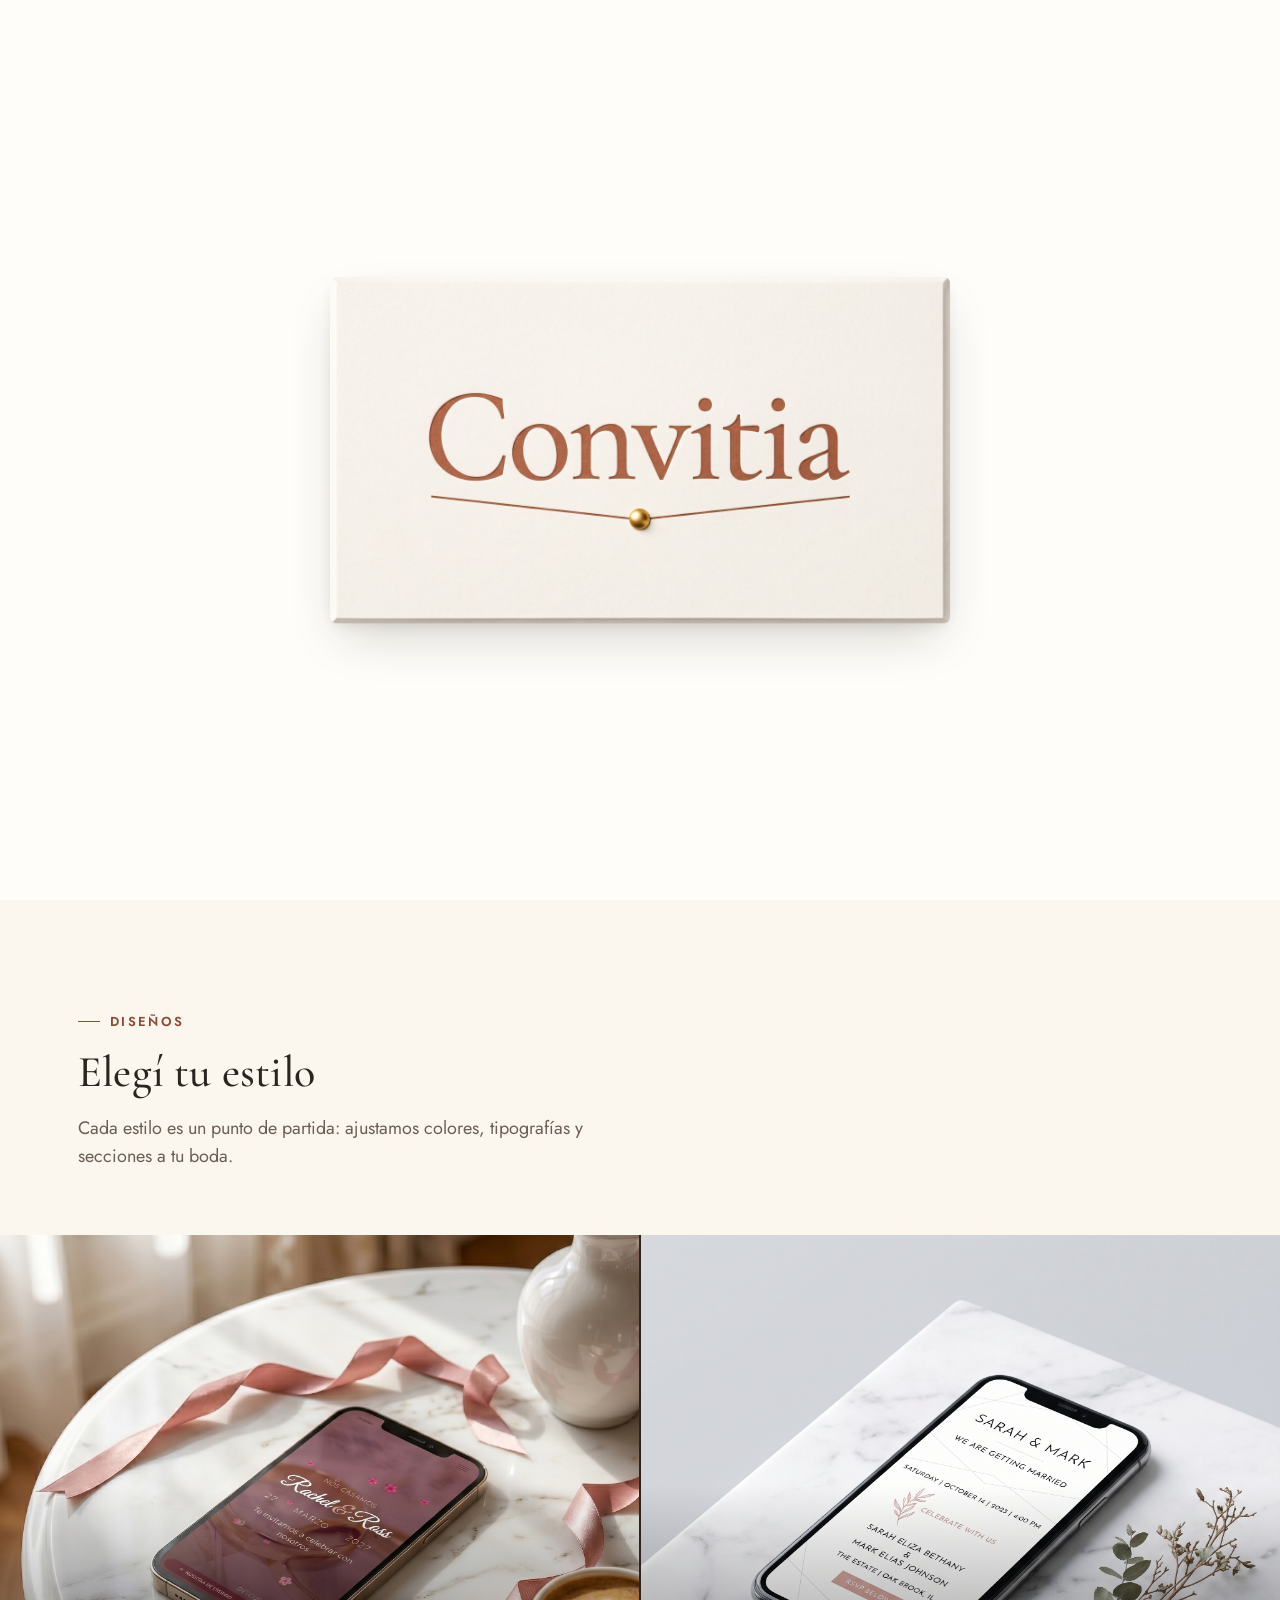
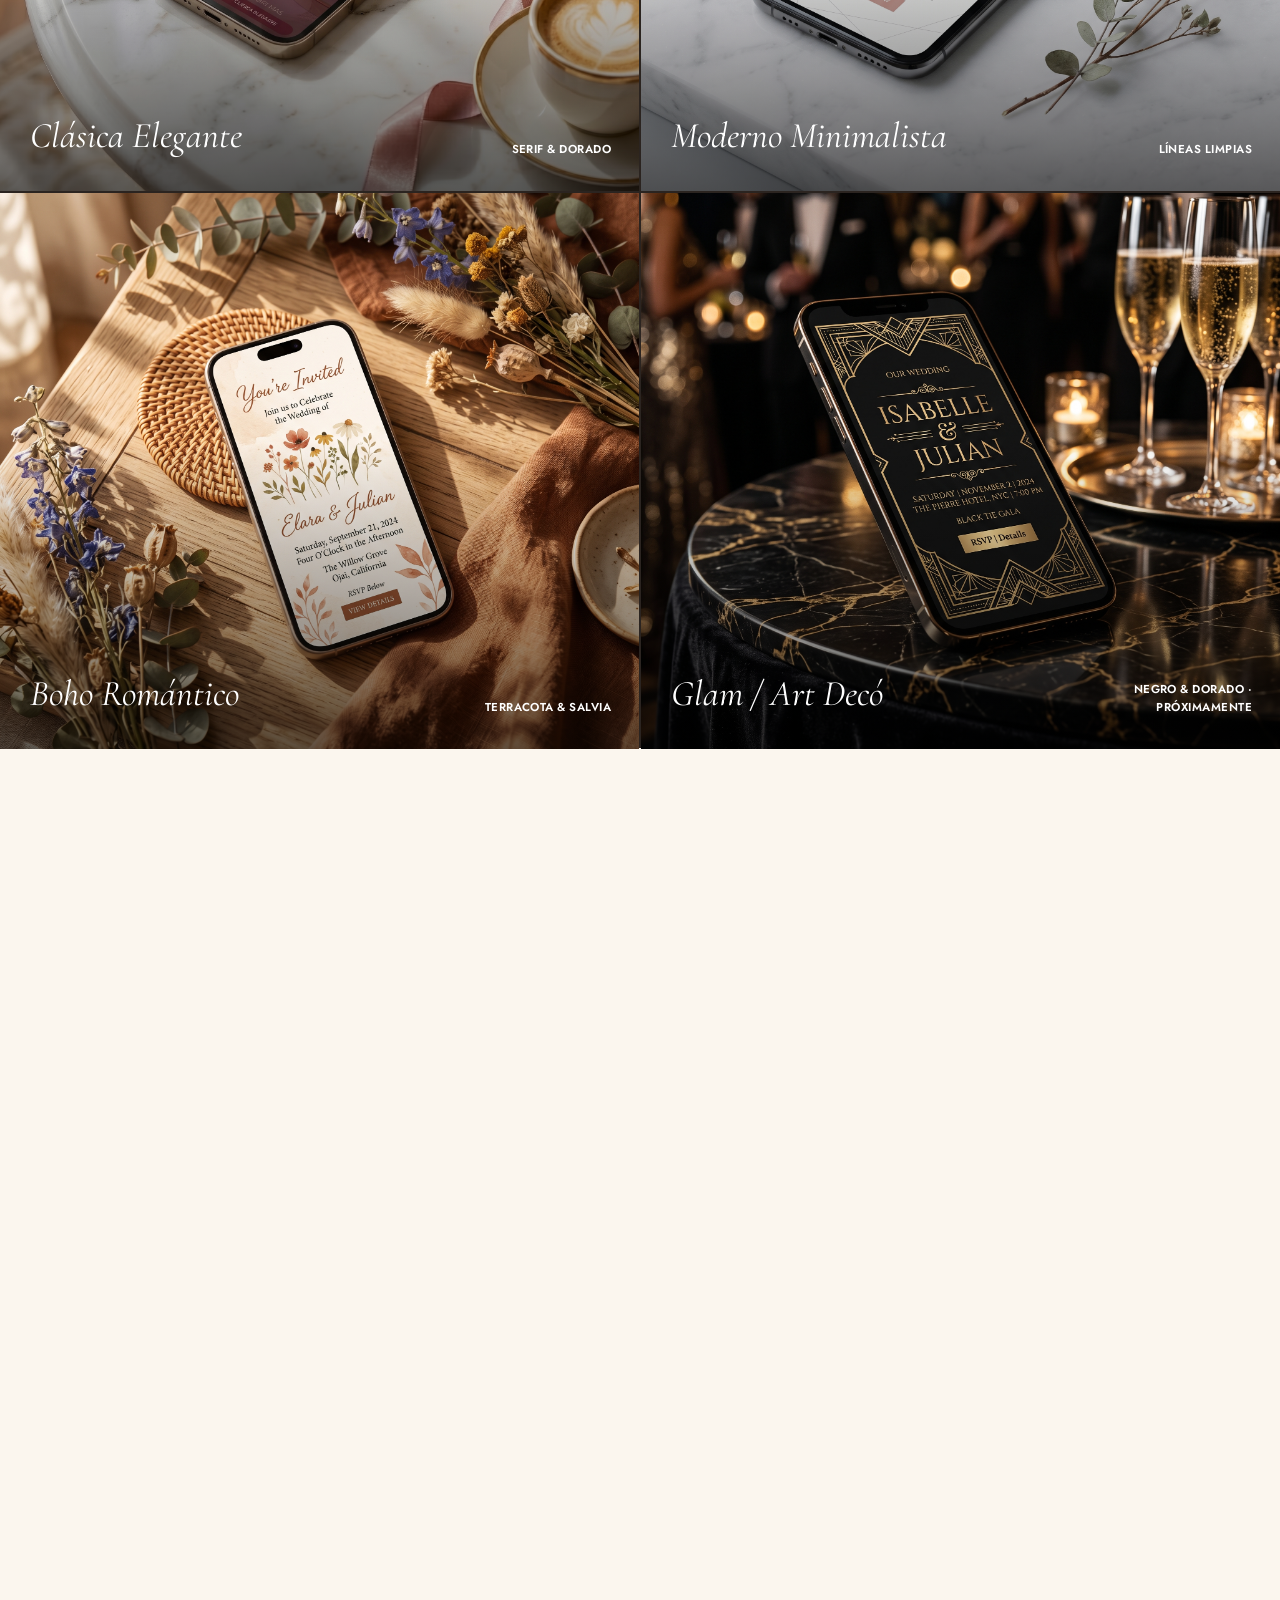
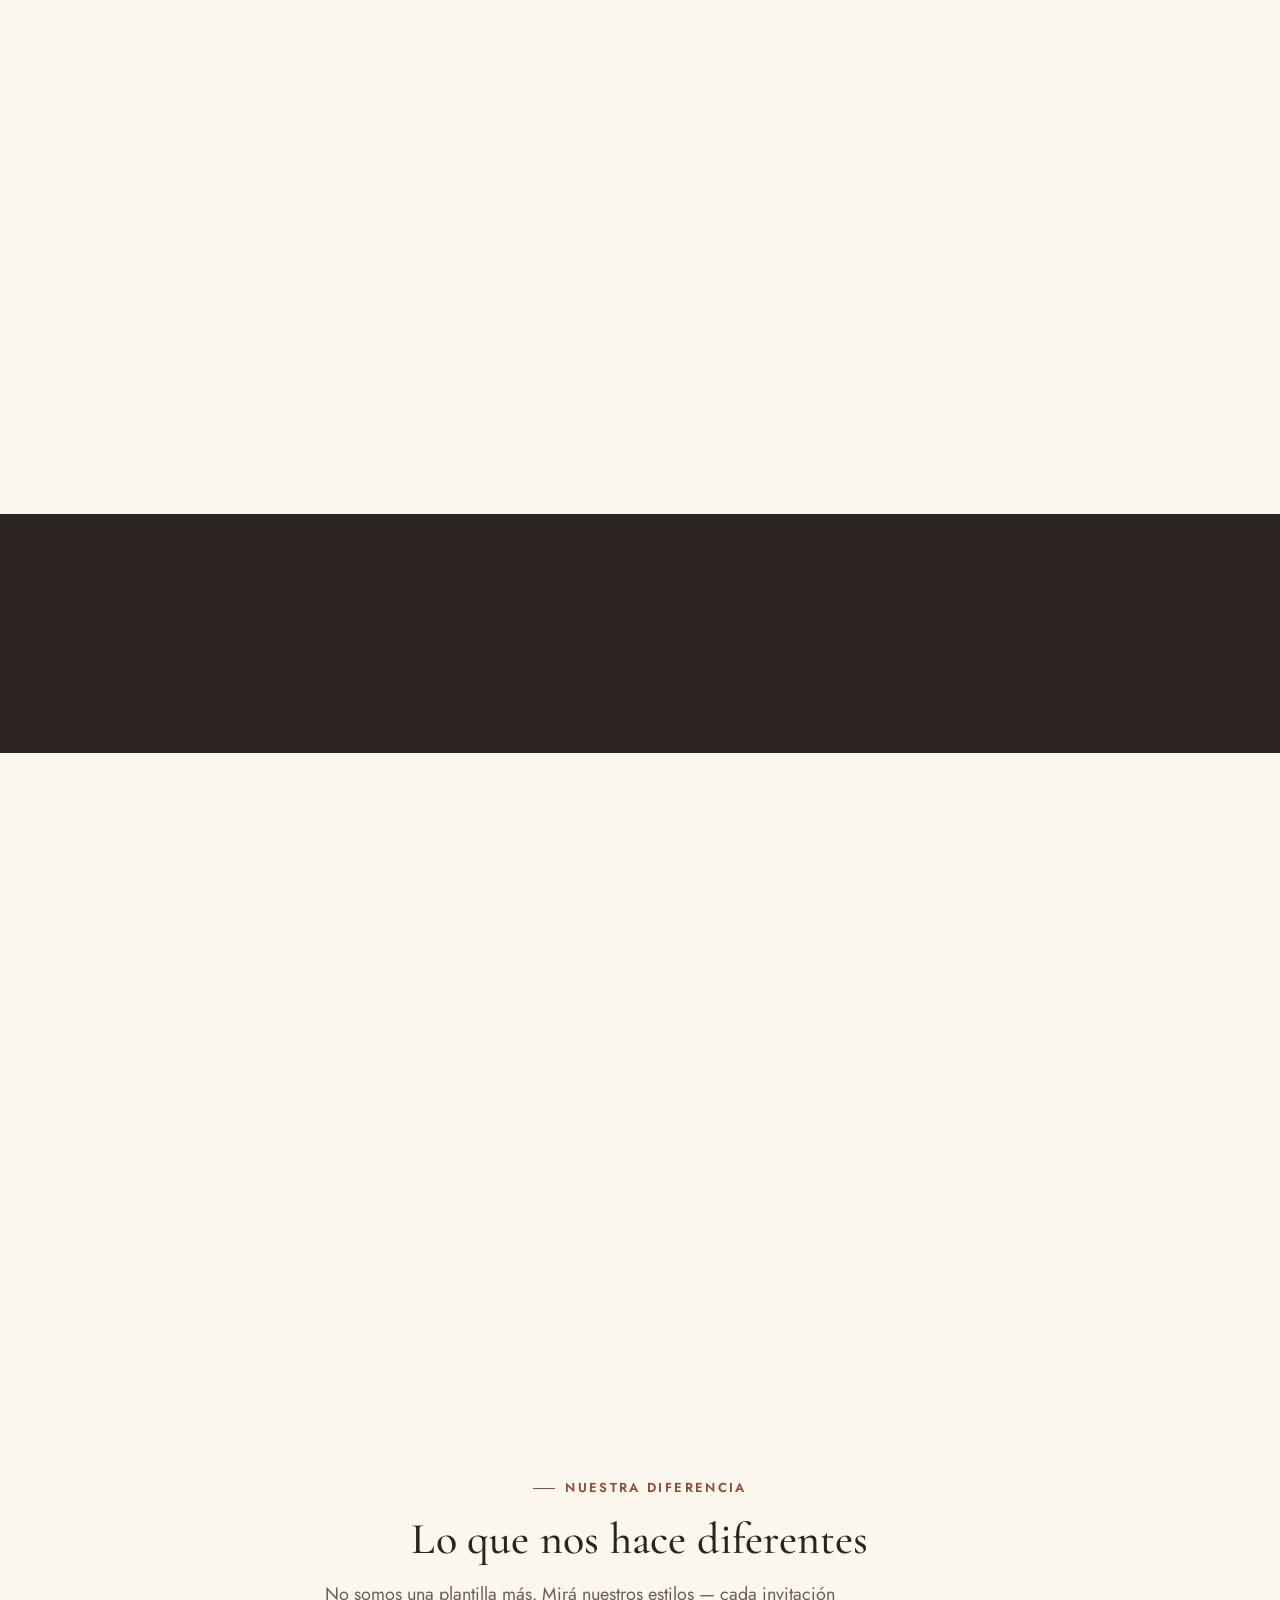
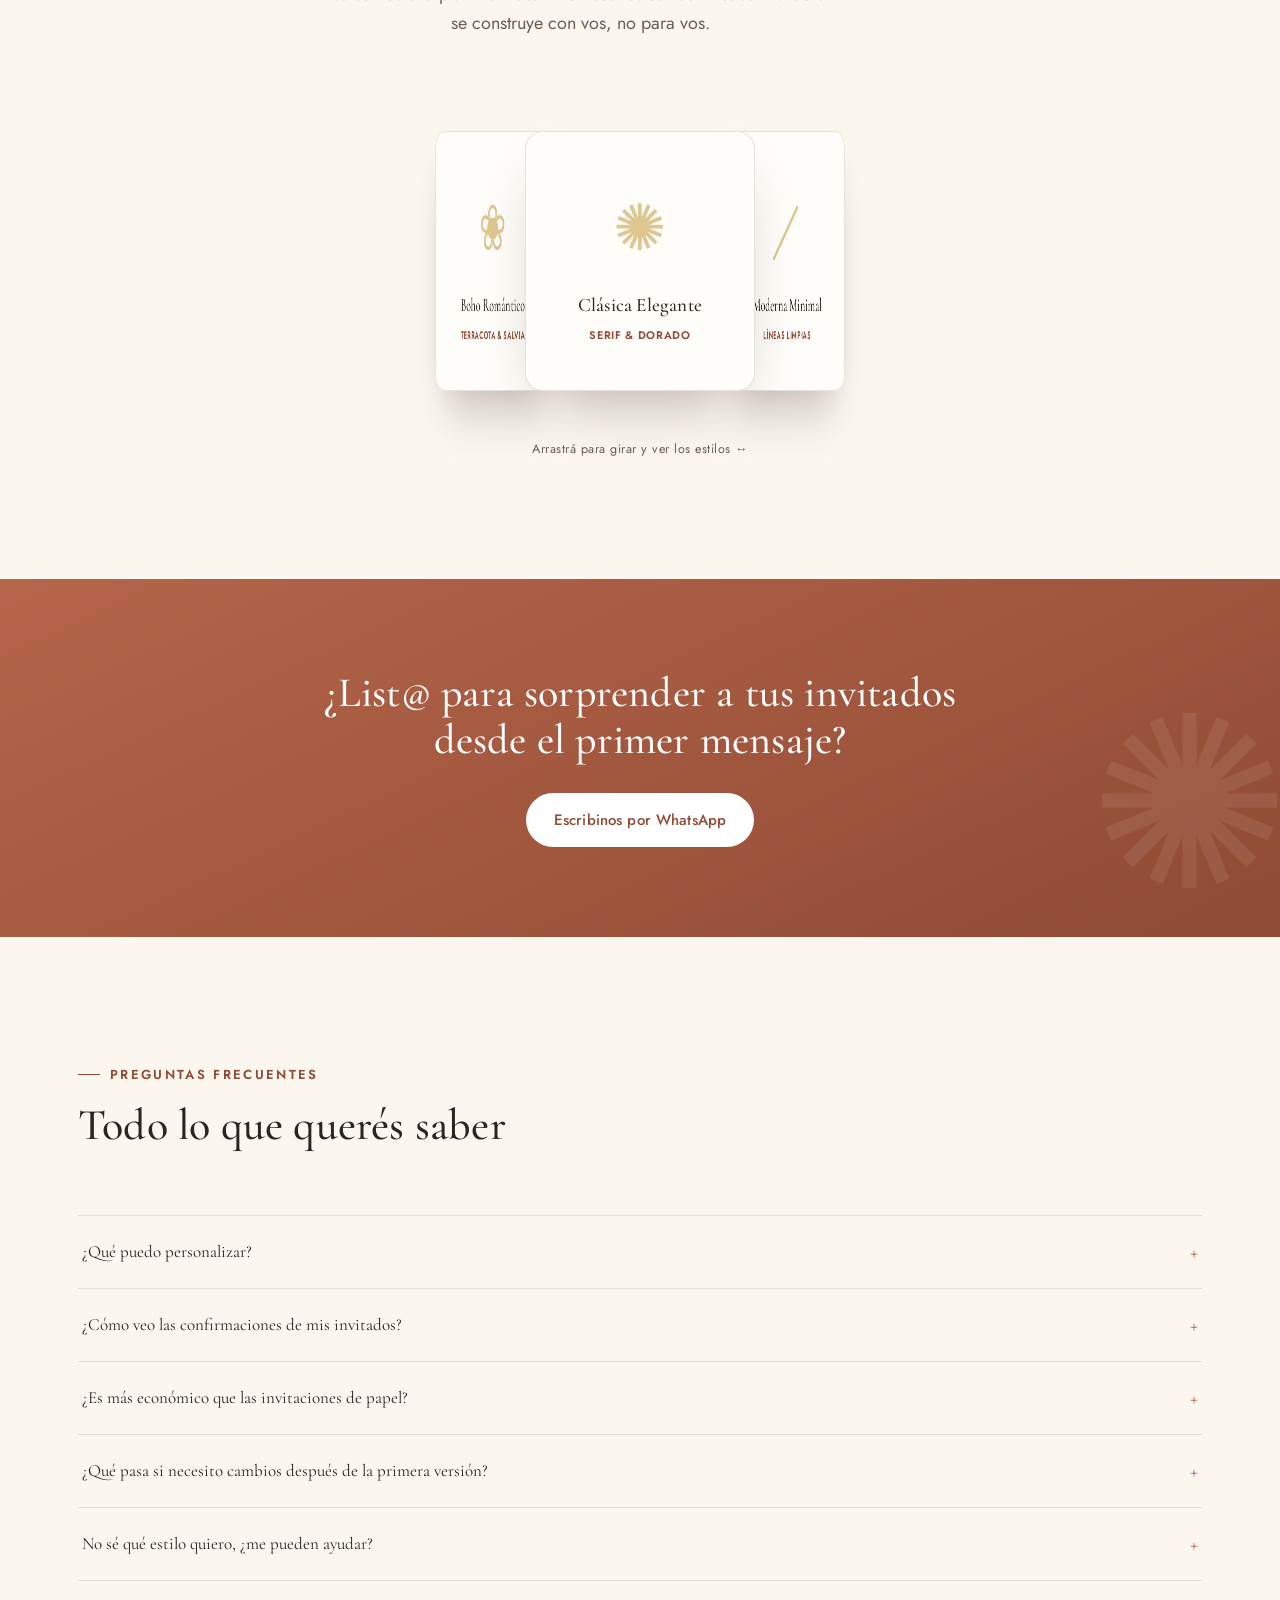
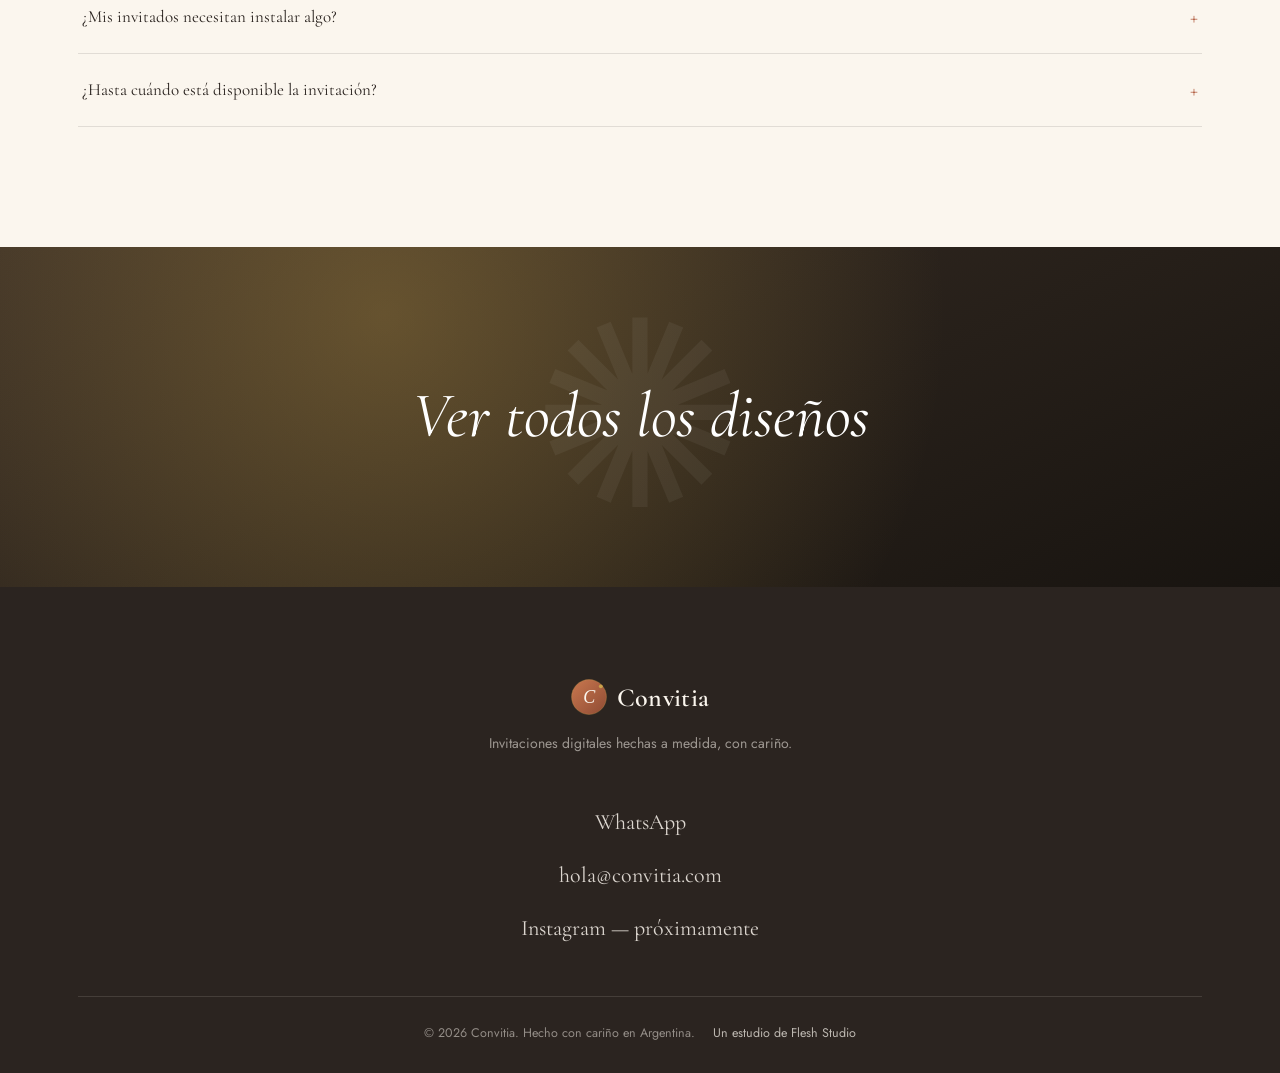
==== commit eaae82a7: "Audio: autoplay inmediato + volumen moderado" ====
--- a/index.html
+++ b/index.html
@@ -39,7 +39,7 @@
           <svg class="icon-vol" viewBox="0 0 24 24" fill="none" xmlns="http://www.w3.org/2000/svg" aria-hidden="true"><path d="M3 9v6h4l5 5V4L7 9H3z" fill="currentColor"/><path d="M16.5 8.5a5 5 0 010 7M19 6a8 8 0 010 12" stroke="currentColor" stroke-width="1.6" stroke-linecap="round" fill="none"/></svg>
           <svg class="icon-mute" viewBox="0 0 24 24" fill="none" xmlns="http://www.w3.org/2000/svg" aria-hidden="true"><path d="M3 9v6h4l5 5V4L7 9H3z" fill="currentColor"/><path d="M16 8l5 8M21 8l-5 8" stroke="currentColor" stroke-width="1.6" stroke-linecap="round"/></svg>
         </button>
-        <input type="range" class="audio-volume" min="0" max="1" step="0.01" value="0.4" aria-label="Volumen de la música">
+        <input type="range" class="audio-volume" min="0" max="1" step="0.01" value="0.5" aria-label="Volumen de la música">
         <audio class="site-audio" src="assets/audio/amor-loco.mp3?v=20260628" loop preload="auto"></audio>
       </div>
       <div class="lang-toggle">
@@ -424,6 +424,6 @@
   </div>
 </footer>
 
-<script src="main.js?v=20260628d" defer></script>
+<script src="main.js?v=20260628e" defer></script>
 </body>
 </html>
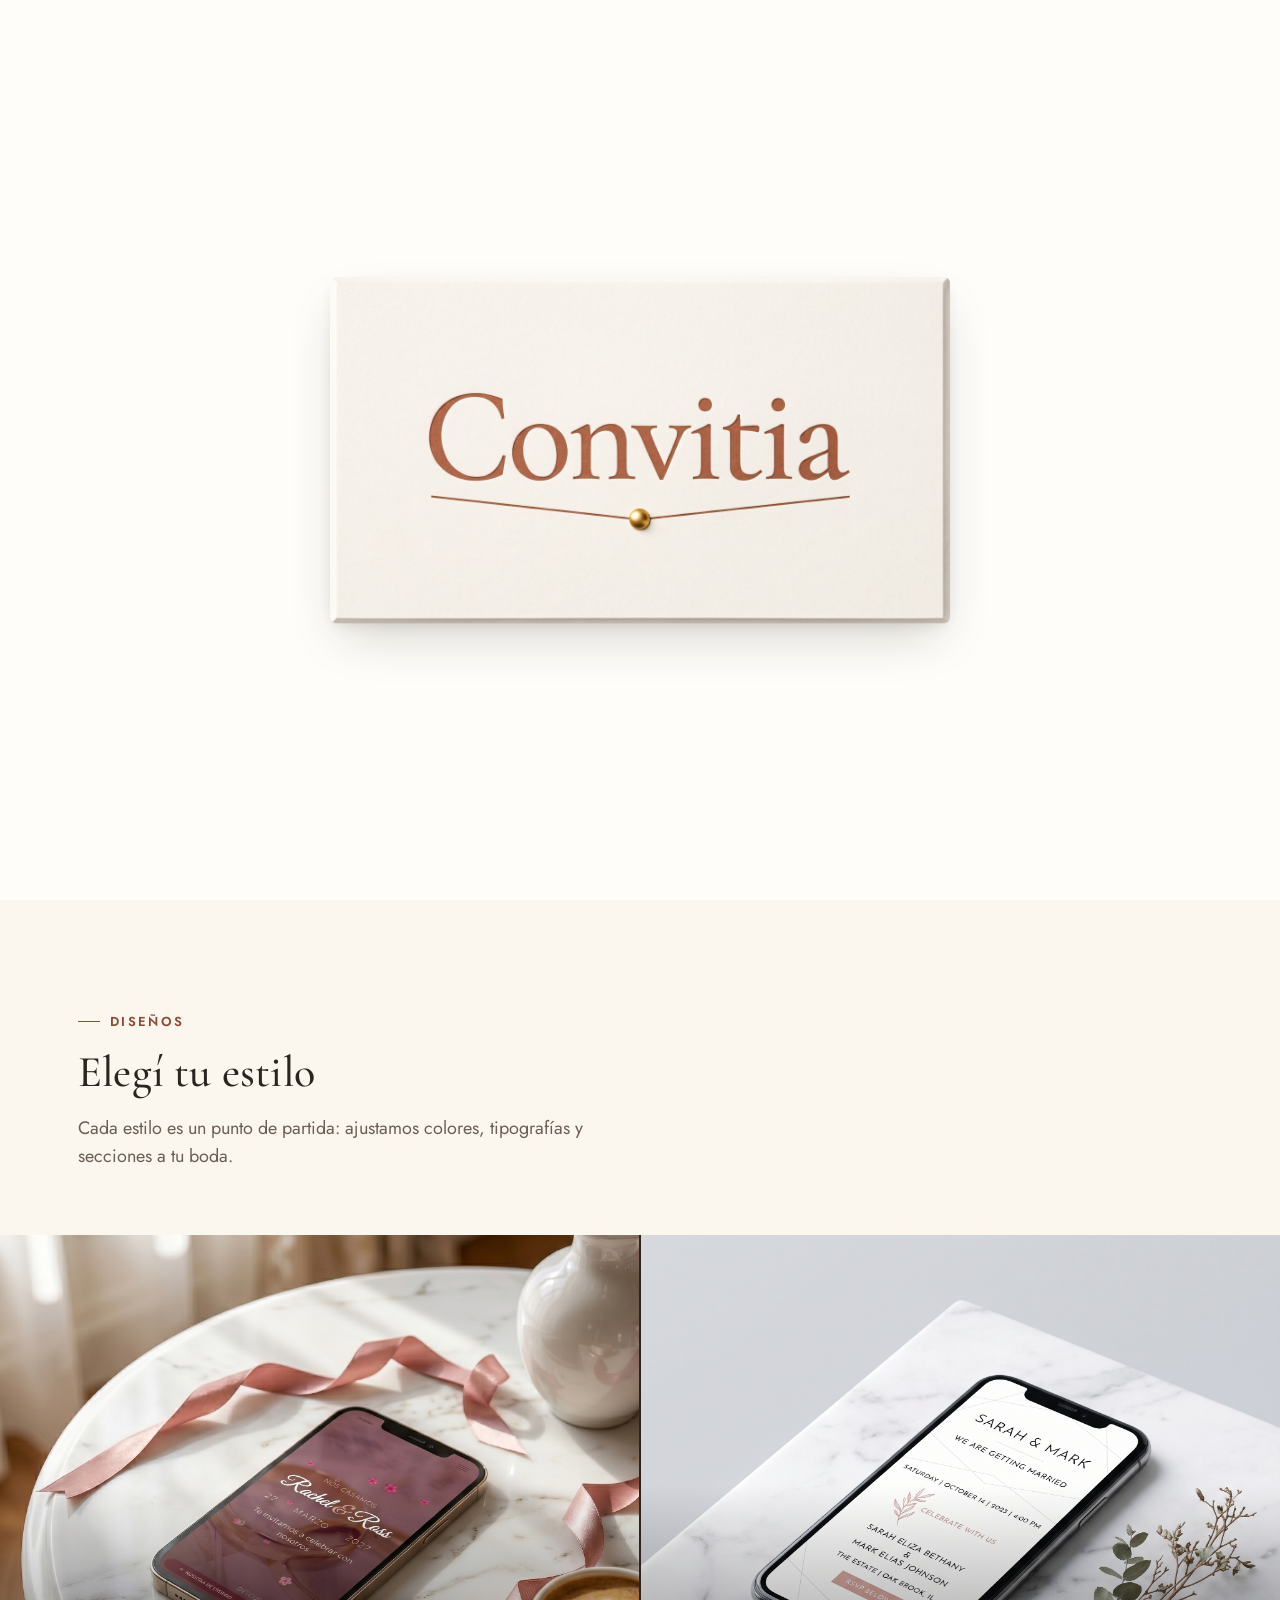
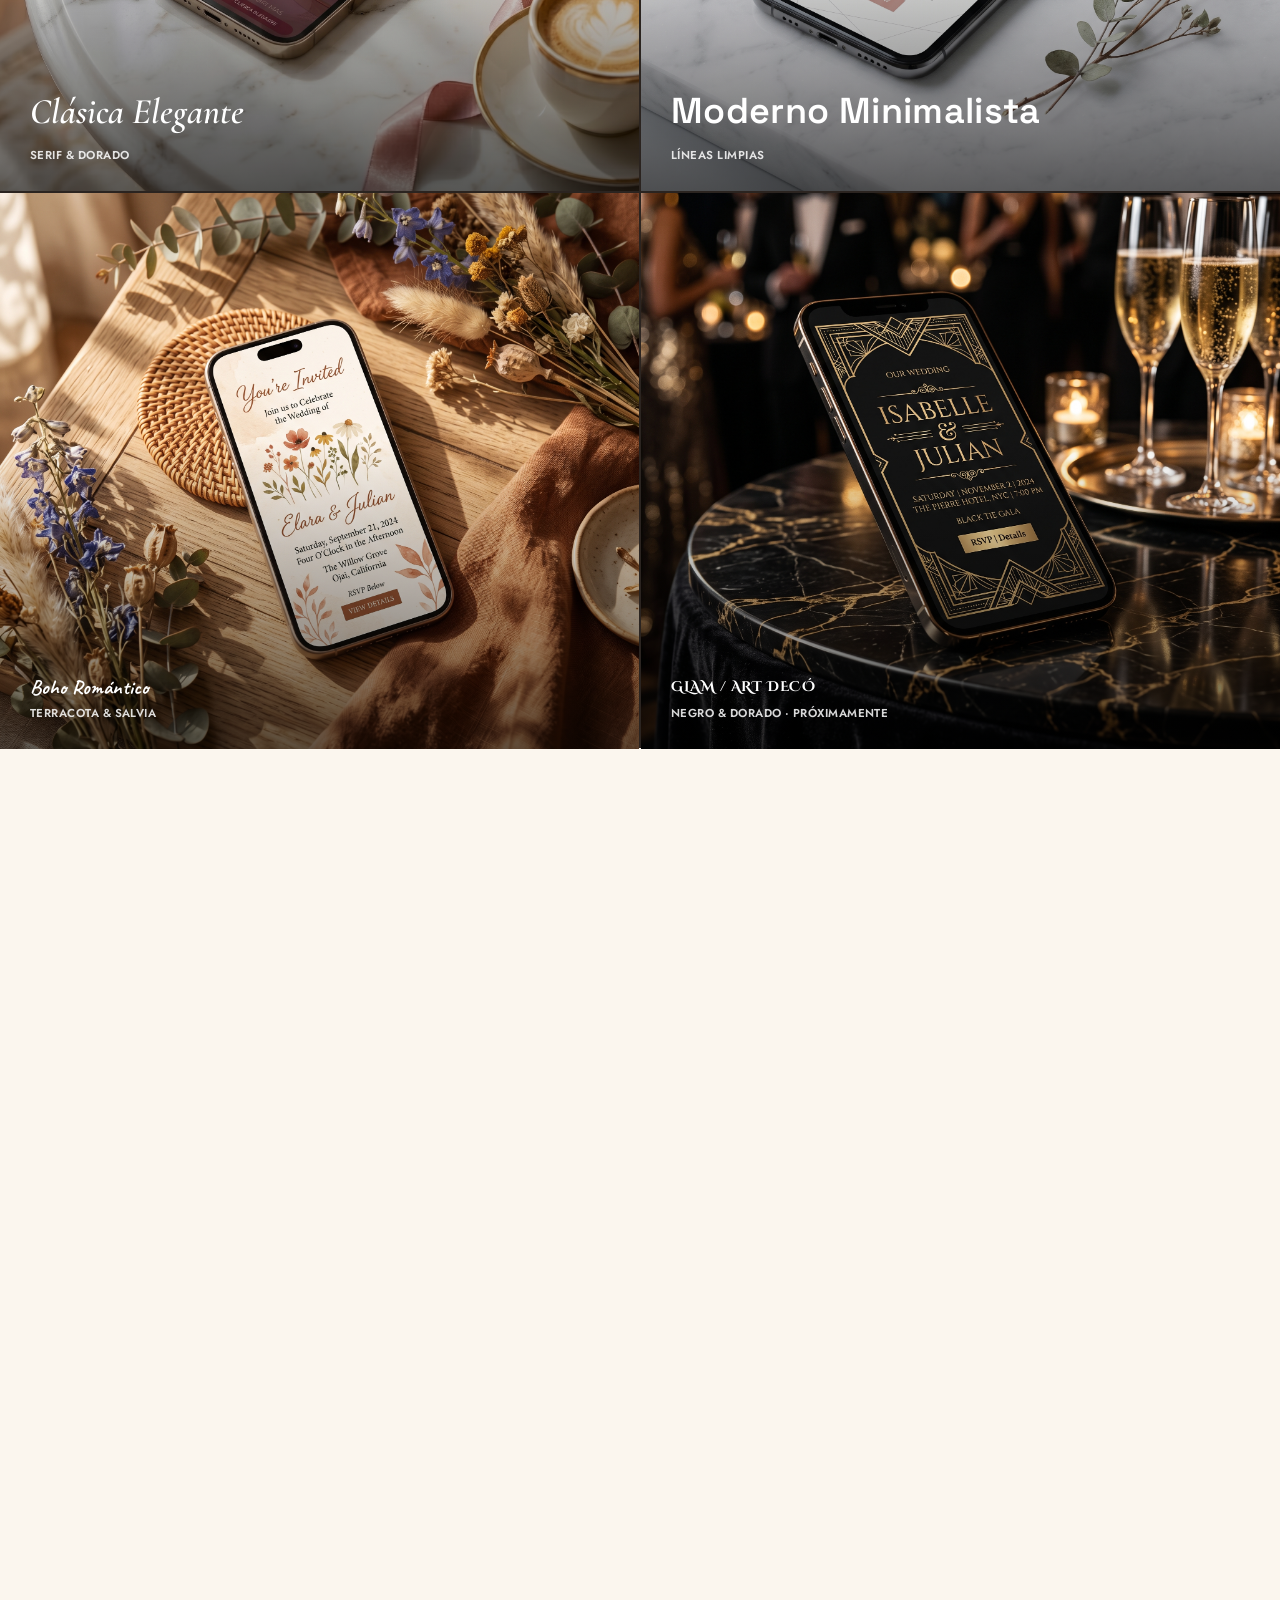
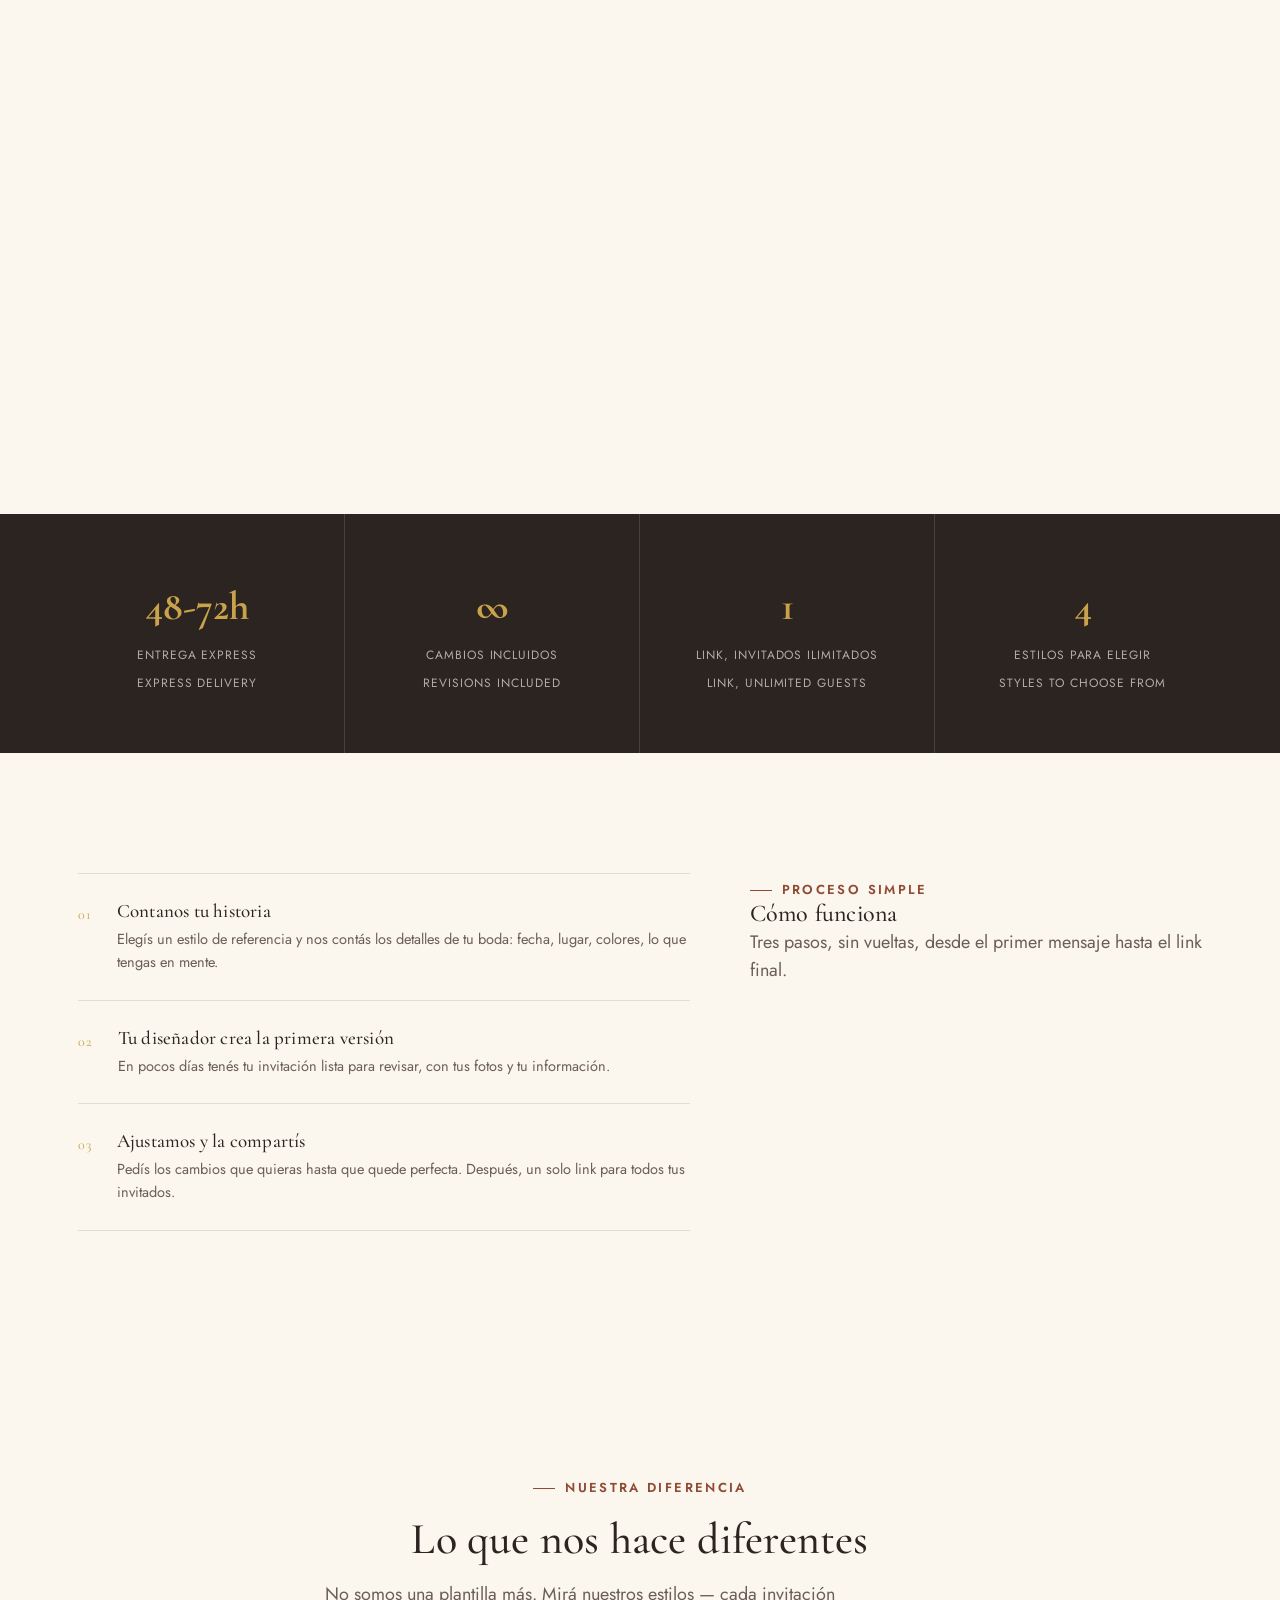
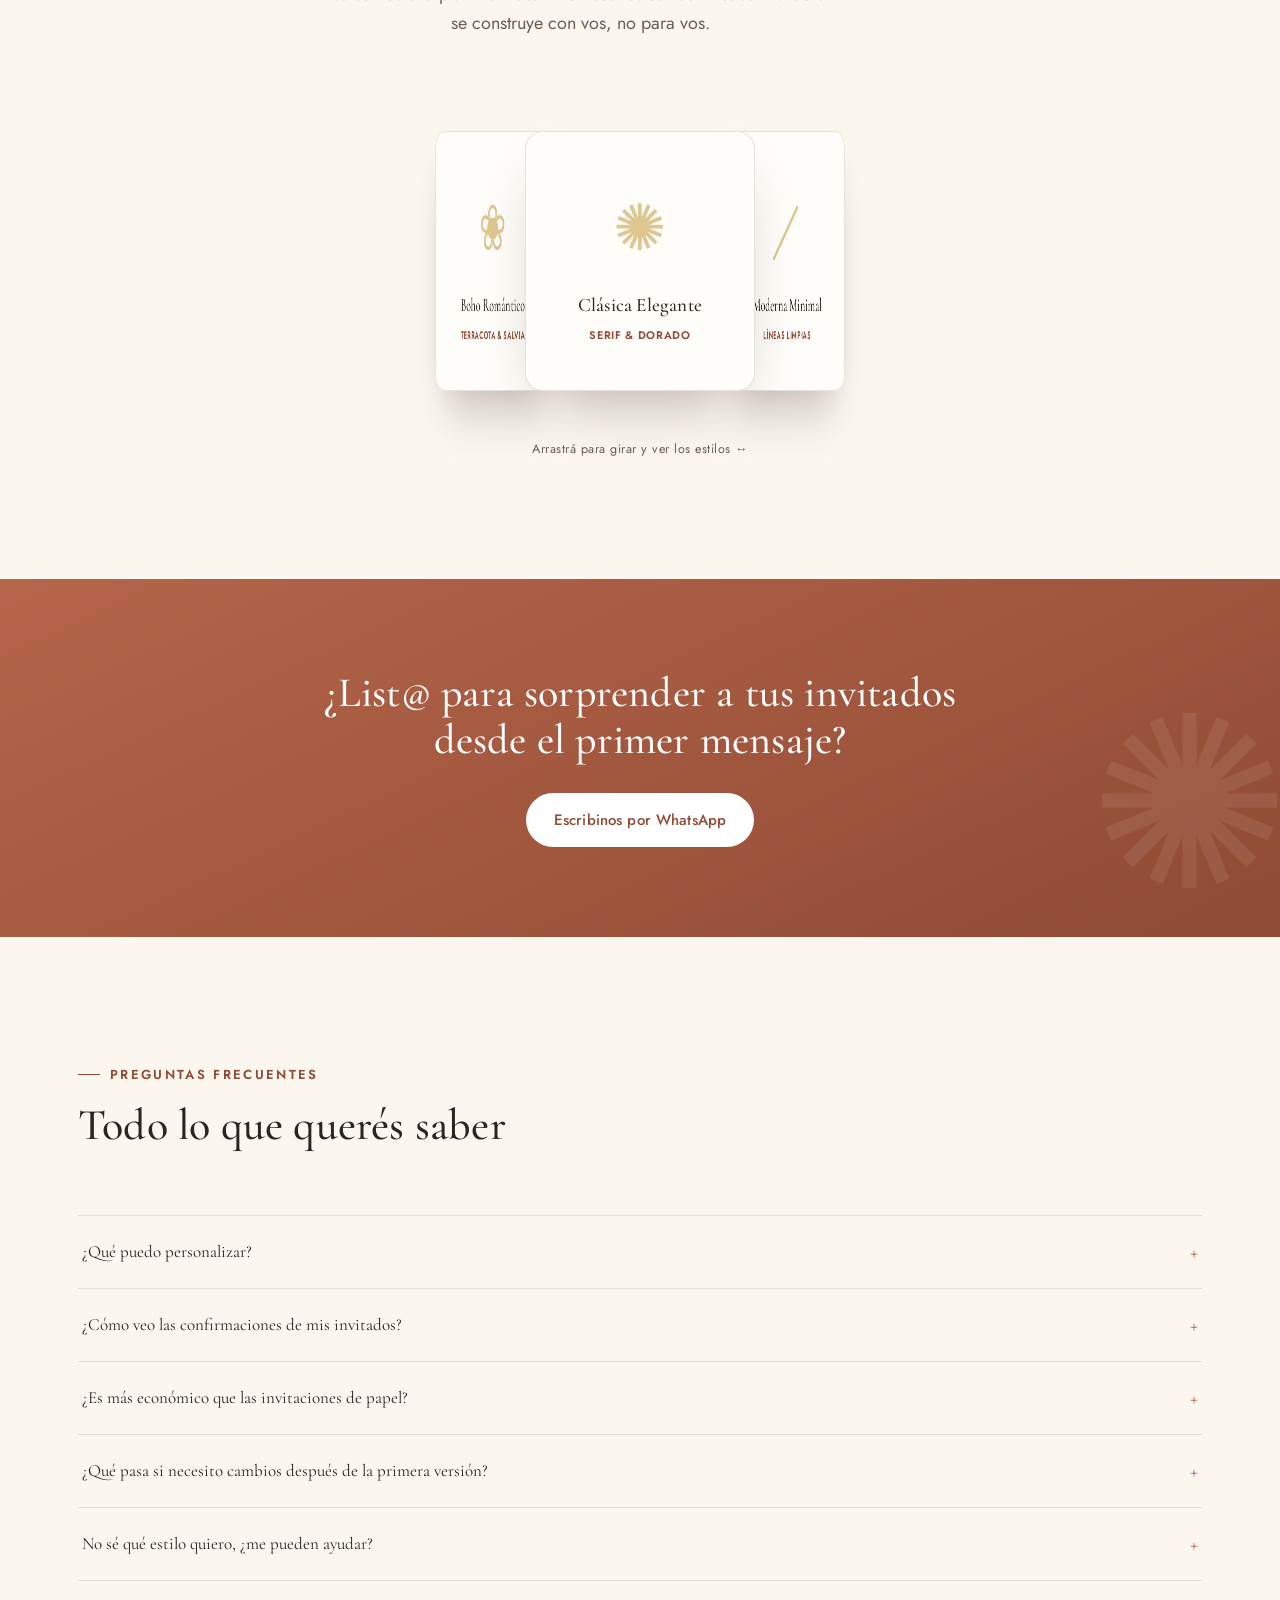
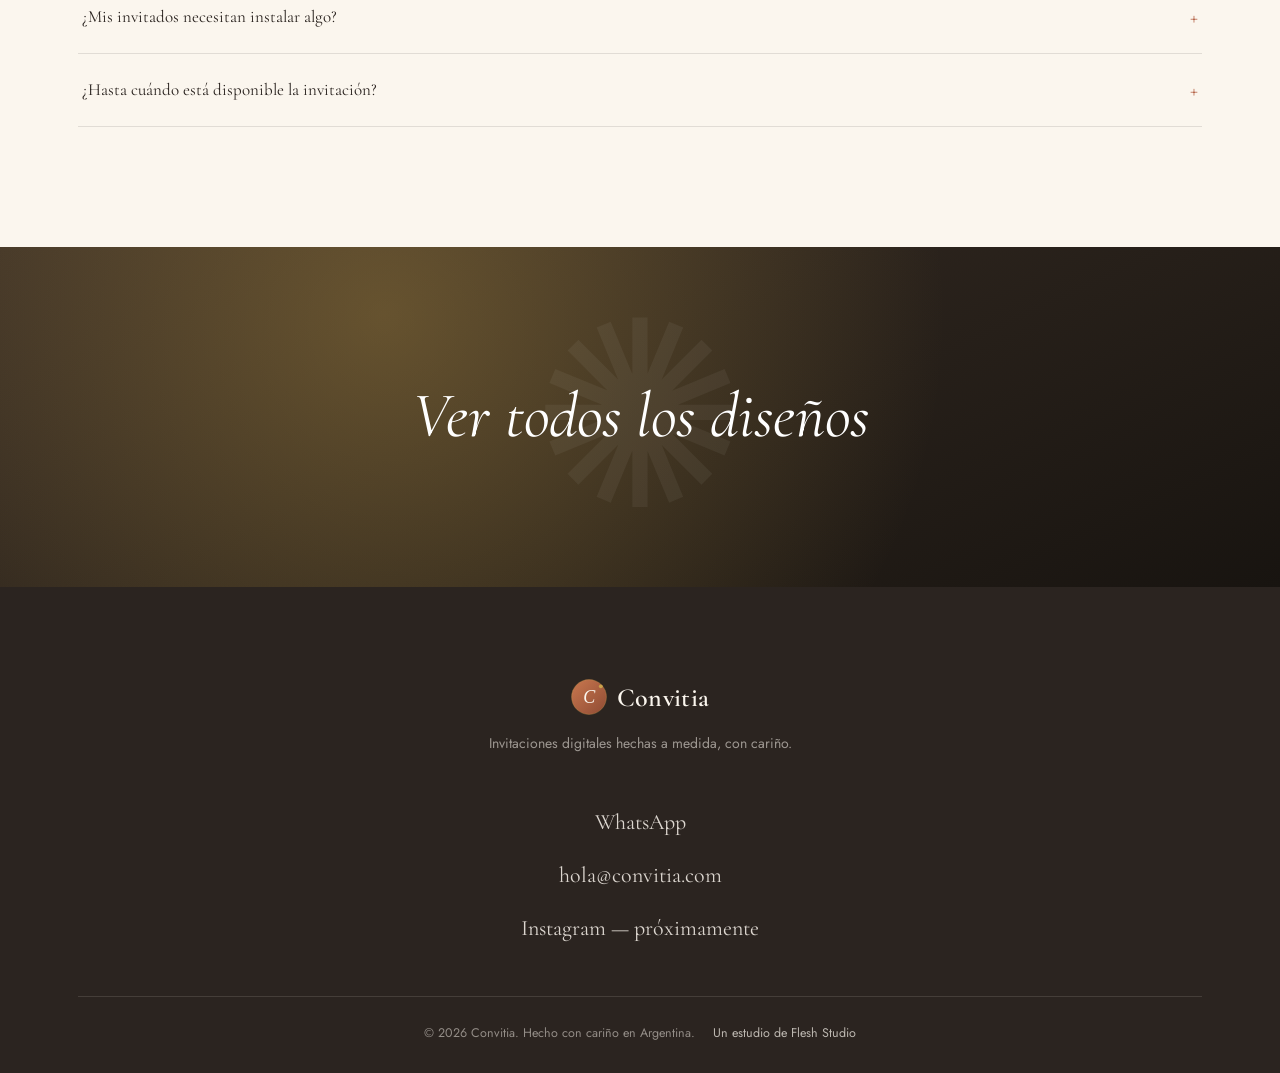
==== commit 26f27ec0: "Tipografias por estilo en "Elegi tu estilo" + texto debajo del titulo" ====
--- a/index.html
+++ b/index.html
@@ -10,9 +10,9 @@
 
 <link rel="preconnect" href="https://fonts.googleapis.com">
 <link rel="preconnect" href="https://fonts.gstatic.com" crossorigin>
-<link href="https://fonts.googleapis.com/css2?family=Cormorant+Garamond:ital,wght@0,400;0,500;0,600;1,500;1,600&family=Jost:wght@300;400;500;600&display=swap" rel="stylesheet">
-
-<link rel="stylesheet" href="styles.css?v=20260628j">
+<link href="https://fonts.googleapis.com/css2?family=Cormorant+Garamond:ital,wght@0,400;0,500;0,600;1,500;1,600&family=Jost:wght@300;400;500;600&family=Space+Grotesk:wght@500;600;700&family=Caveat:wght@600;700&family=Cinzel+Decorative:wght@700;900&display=swap" rel="stylesheet">
+
+<link rel="stylesheet" href="styles.css?v=20260628l">
 </head>
 <body>
 
@@ -224,26 +224,34 @@
 
         <a class="work-tile thumb-1" href="designs/clasica-elegante.html" target="_blank" rel="noopener">
           <div class="work-visual"><img src="assets/portadas/clasica%20elegante.jpeg" alt="Clásica Elegante" loading="lazy"></div>
-          <span class="work-name"><span data-es>Clásica Elegante</span><span data-en hidden>Classic Elegant</span></span>
-          <span class="work-tag"><span data-es>Serif &amp; dorado</span><span data-en hidden>Serif &amp; gold</span></span>
+          <div class="work-info">
+            <span class="work-name style-font-clasica"><span data-es>Clásica Elegante</span><span data-en hidden>Classic Elegant</span></span>
+            <span class="work-tag"><span data-es>Serif &amp; dorado</span><span data-en hidden>Serif &amp; gold</span></span>
+          </div>
         </a>
 
         <a class="work-tile thumb-2" href="designs/moderna-minimal.html" target="_blank" rel="noopener">
           <div class="work-visual"><img src="assets/portadas/Moderno%20Minimalista.jpeg" alt="Moderno Minimalista" loading="lazy"></div>
-          <span class="work-name"><span data-es>Moderno Minimalista</span><span data-en hidden>Modern Minimal</span></span>
-          <span class="work-tag"><span data-es>Líneas limpias</span><span data-en hidden>Clean lines</span></span>
+          <div class="work-info">
+            <span class="work-name style-font-moderno"><span data-es>Moderno Minimalista</span><span data-en hidden>Modern Minimal</span></span>
+            <span class="work-tag"><span data-es>Líneas limpias</span><span data-en hidden>Clean lines</span></span>
+          </div>
         </a>
 
         <a class="work-tile thumb-3" href="designs/boho-romantico.html" target="_blank" rel="noopener">
           <div class="work-visual"><img src="assets/portadas/Boho%20Rom%C3%A1ntico.jpeg" alt="Boho Romántico" loading="lazy"></div>
-          <span class="work-name"><span data-es>Boho Romántico</span><span data-en hidden>Boho Romantic</span></span>
-          <span class="work-tag"><span data-es>Terracota &amp; salvia</span><span data-en hidden>Terracotta &amp; sage</span></span>
+          <div class="work-info">
+            <span class="work-name style-font-boho"><span data-es>Boho Romántico</span><span data-en hidden>Boho Romantic</span></span>
+            <span class="work-tag"><span data-es>Terracota &amp; salvia</span><span data-en hidden>Terracotta &amp; sage</span></span>
+          </div>
         </a>
 
         <a class="work-tile thumb-4" href="disenos/" target="_blank" rel="noopener">
           <div class="work-visual"><img src="assets/portadas/Glam%20-%20Art%20Dec%C3%B3.jpeg" alt="Glam / Art Decó" loading="lazy"></div>
-          <span class="work-name"><span data-es>Glam / Art Decó</span><span data-en hidden>Glam / Art Deco</span></span>
-          <span class="work-tag"><span data-es>Negro &amp; dorado · Próximamente</span><span data-en hidden>Black &amp; gold · Coming soon</span></span>
+          <div class="work-info">
+            <span class="work-name style-font-glam"><span data-es>Glam / Art Decó</span><span data-en hidden>Glam / Art Deco</span></span>
+            <span class="work-tag"><span data-es>Negro &amp; dorado · Próximamente</span><span data-en hidden>Black &amp; gold · Coming soon</span></span>
+          </div>
         </a>
 
       </div>
@@ -267,13 +275,9 @@
         <p class="lede"><span data-es>Un estudio chico, atención grande: tu boda no es un número más en una lista.</span><span data-en hidden>A small studio, big attention — your wedding isn't one more number on a list.</span></p>
         <!-- Real video (Quimey & Nacho), moved here from the hero accordion's
              panel c1 per Dave's request — see assets/video/.
-             Click anywhere on it to play/pause; the corner button toggles mute. -->
+             Click anywhere on it to play/pause. -->
         <div class="incluye-video-wrap reveal">
           <video class="incluye-video" src="assets/video/quimey-nacho-hero.mp4?v=20260628r" autoplay muted loop playsinline></video>
-          <button type="button" class="incluye-sound-btn" aria-label="Activar sonido" aria-pressed="false">
-            <svg class="icon-muted" viewBox="0 0 24 24" fill="none" xmlns="http://www.w3.org/2000/svg" aria-hidden="true"><path d="M3 9v6h4l5 5V4L7 9H3z" fill="currentColor"/><path d="M16 8l5 8M21 8l-5 8" stroke="currentColor" stroke-width="1.8" stroke-linecap="round"/></svg>
-            <svg class="icon-on" viewBox="0 0 24 24" fill="none" xmlns="http://www.w3.org/2000/svg" aria-hidden="true"><path d="M3 9v6h4l5 5V4L7 9H3z" fill="currentColor"/><path d="M16.5 8.5a5 5 0 010 7M19 6a8 8 0 010 12" stroke="currentColor" stroke-width="1.8" stroke-linecap="round" fill="none"/></svg>
-          </button>
           <div class="incluye-play-indicator" aria-hidden="true">
             <svg viewBox="0 0 64 64" fill="none" xmlns="http://www.w3.org/2000/svg"><circle cx="32" cy="32" r="32" fill="rgba(43,36,32,.55)"/><path d="M26 20L46 32L26 44V20Z" fill="#fff"/></svg>
           </div>
@@ -424,6 +428,6 @@
   </div>
 </footer>
 
-<script src="main.js?v=20260628e" defer></script>
+<script src="main.js?v=20260628f" defer></script>
 </body>
 </html>
--- a/styles.css
+++ b/styles.css
@@ -417,13 +417,17 @@
 .work-visual img{ width:100%; height:100%; object-fit:cover; display:block; }
 .work-ornament{ font-size:140px; opacity:.16; color:#fff; }
 .work-tile:hover .work-visual, .work-tile:hover .work-ornament{ transform:scale(1.07); }
+.work-info{
+  position:relative; z-index:2; padding:0 28px 26px 30px;
+  display:flex; flex-direction:column; gap:6px; max-width:80%;
+}
 .work-name{
-  position:relative; z-index:2; font-family:var(--font-display); font-style:italic;
-  font-size:clamp(22px,3vw,36px); color:#fff; padding:0 0 26px 30px;
+  font-family:var(--font-display); font-style:italic;
+  font-size:clamp(22px,3vw,36px); color:#fff;
 }
 .work-tag{
-  position:absolute; right:28px; bottom:32px; z-index:2; font-size:11.5px; font-weight:600;
-  letter-spacing:.04em; color:#fff; text-align:right; max-width:170px; text-transform:uppercase;
+  font-size:11.5px; font-weight:600; letter-spacing:.04em; color:#fff;
+  text-transform:uppercase; opacity:.85;
 }
 
 .thumb-real{ background:linear-gradient(155deg,#7B1F35,#4c1320); }
@@ -449,6 +453,15 @@
 .stack-card-cat{ font-family:var(--font-body); font-size:11px; letter-spacing:.14em; text-transform:uppercase; color:var(--terracotta-d); font-weight:600; margin-bottom:10px; }
 .stack-card-title{ font-size:25px; line-height:1.15; max-width:140px; }
 .stack-card-sub{ font-size:13px; color:var(--ink-soft); margin-top:8px; max-width:140px; }
+
+/* ---------- Tipografías representativas por estilo — sección "Elegí tu estilo".
+   Cada temática usa una familia distinta para que el título transmita el estilo
+   antes de leer el texto. Se aplica tanto al h3 de las stack-cards (/disenos/)
+   como al .work-name de la grilla de la home — mismas 4 clases, mismo criterio. ---------- */
+.style-font-clasica{ font-family:var(--font-display); font-style:italic; font-weight:600; }
+.style-font-moderno{ font-family:'Space Grotesk', var(--font-body); font-style:normal; font-weight:600; letter-spacing:.01em; }
+.style-font-boho{ font-family:'Caveat', cursive; font-style:normal; font-weight:700; font-size:1.3em; line-height:1; }
+.style-font-glam{ font-family:'Cinzel Decorative', var(--font-display); font-style:normal; font-weight:700; letter-spacing:.04em; text-transform:uppercase; font-size:.85em; }
 .stack-card-link{
   position:absolute; left:26px; bottom:28px; font-family:var(--font-body); font-size:12.5px; font-weight:600;
   letter-spacing:.03em; color:var(--terracotta-d); text-decoration:none;
@@ -480,18 +493,6 @@
   position:relative; cursor:pointer;
 }
 .incluye-video{ width:100%; height:100%; object-fit:cover; display:block; }
-.incluye-sound-btn{
-  position:absolute; right:12px; bottom:12px; z-index:2;
-  width:34px; height:34px; border-radius:50%; border:none; padding:0;
-  background:rgba(43,36,32,.55); color:#fff; cursor:pointer;
-  display:flex; align-items:center; justify-content:center;
-  transition:background .2s var(--ease), transform .2s var(--ease);
-}
-.incluye-sound-btn:hover{ background:rgba(43,36,32,.8); transform:scale(1.07); }
-.incluye-sound-btn svg{ width:16px; height:16px; display:block; }
-.incluye-sound-btn .icon-on{ display:none; }
-.incluye-sound-btn.is-on .icon-muted{ display:none; }
-.incluye-sound-btn.is-on .icon-on{ display:block; }
 .incluye-play-indicator{
   position:absolute; inset:0; display:flex; align-items:center; justify-content:center;
   opacity:0; pointer-events:none; transition:opacity .25s var(--ease);
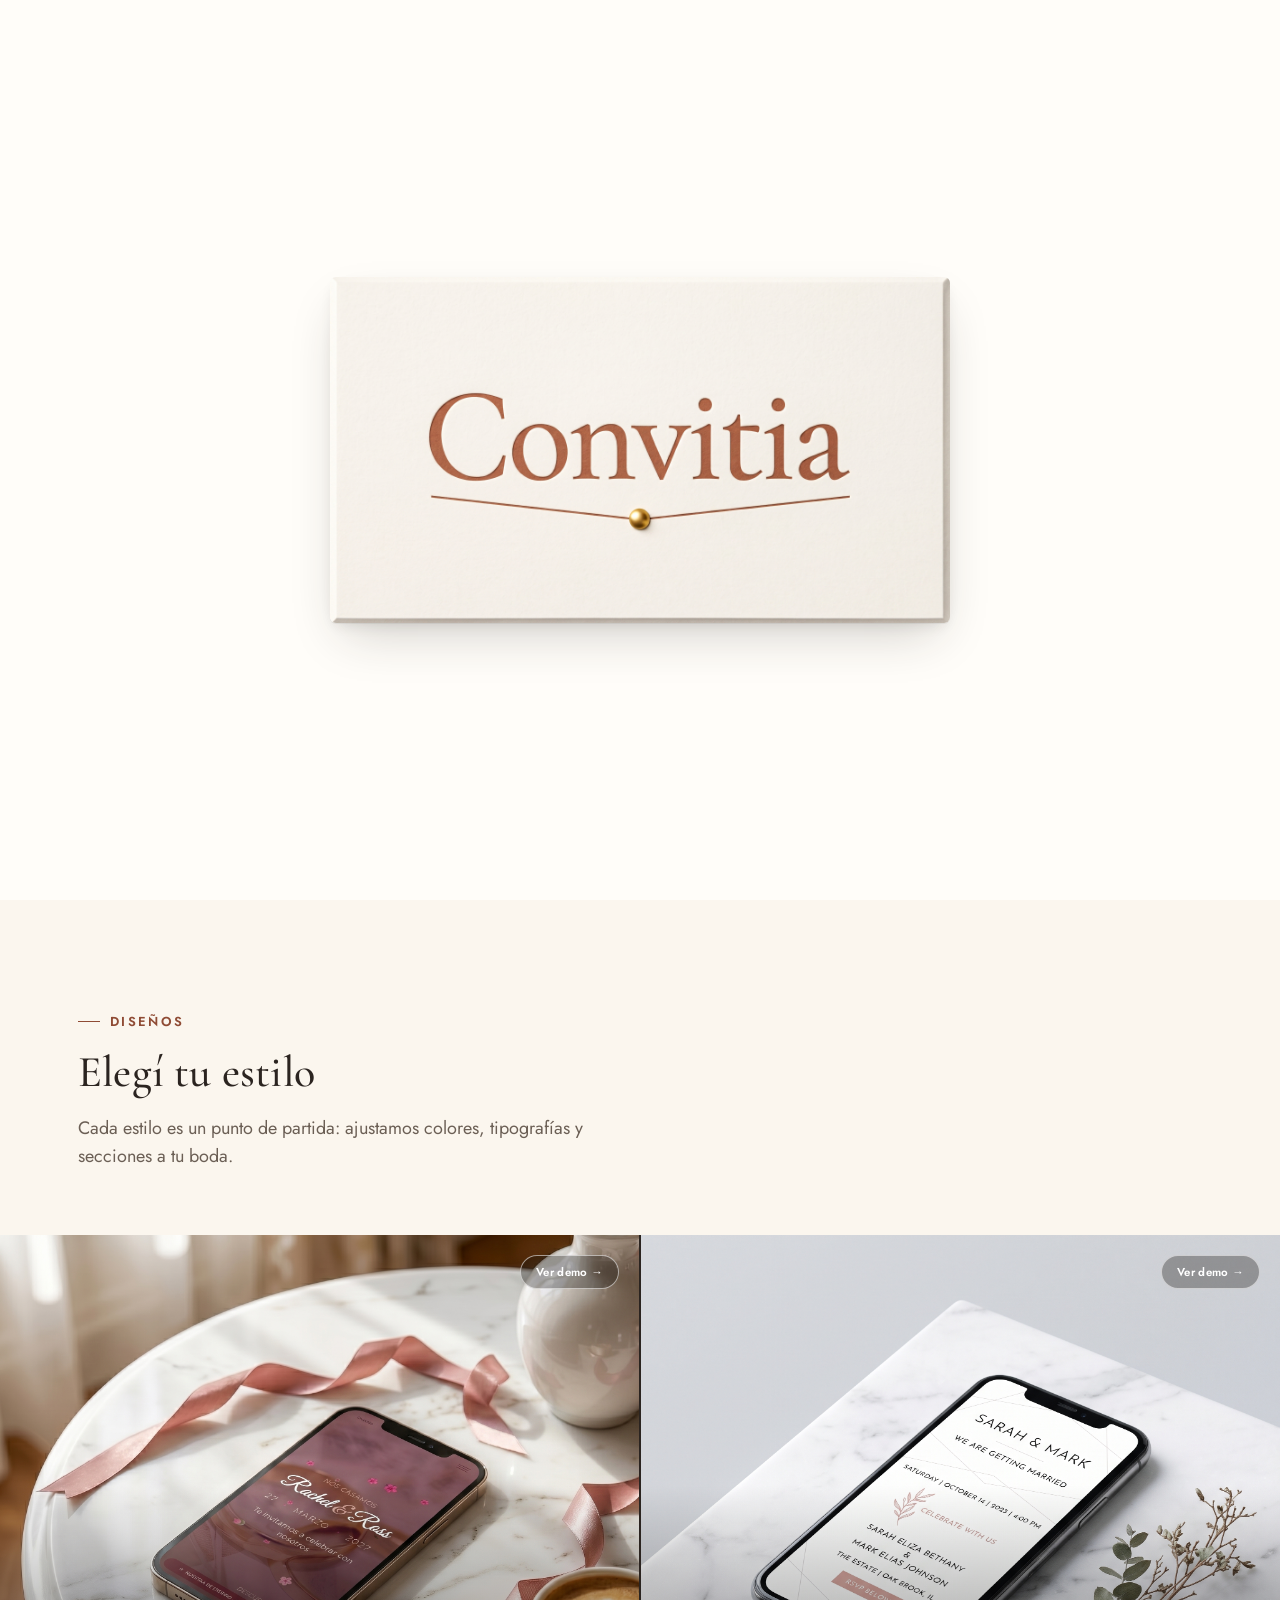
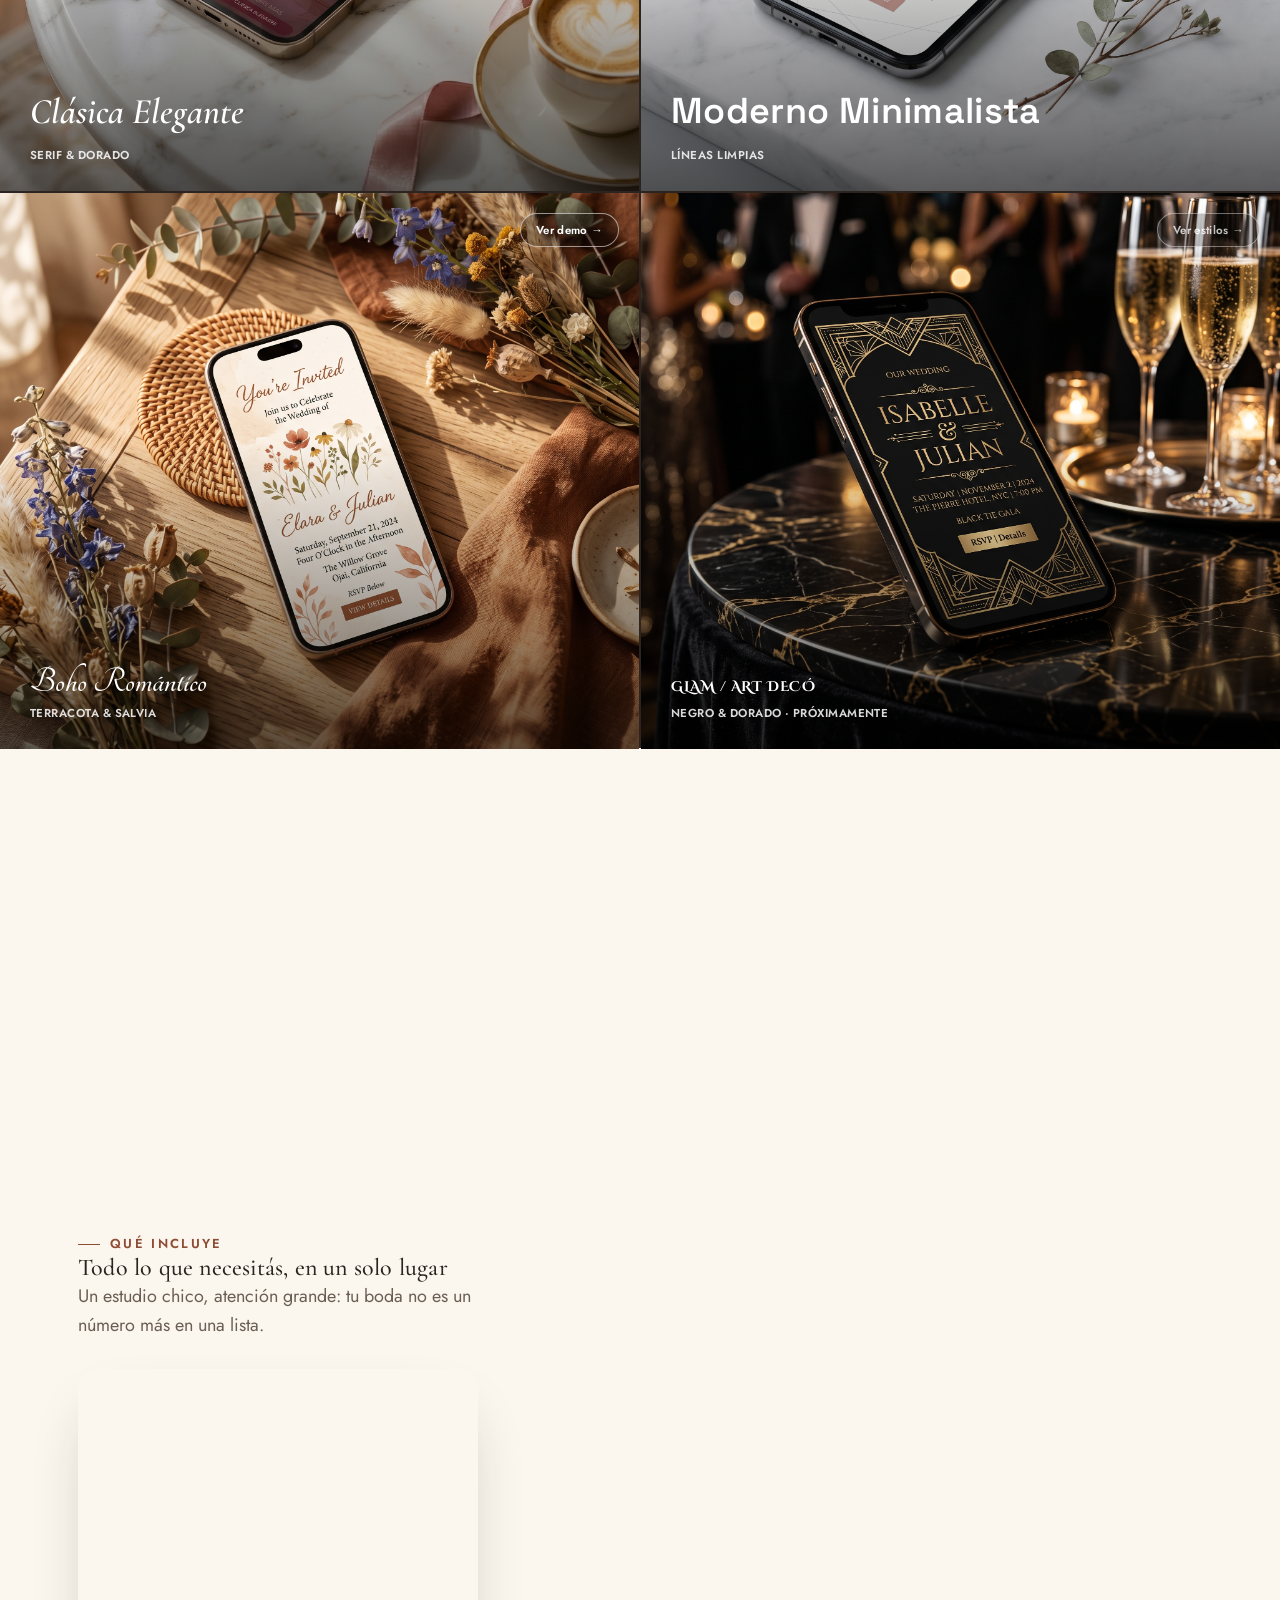
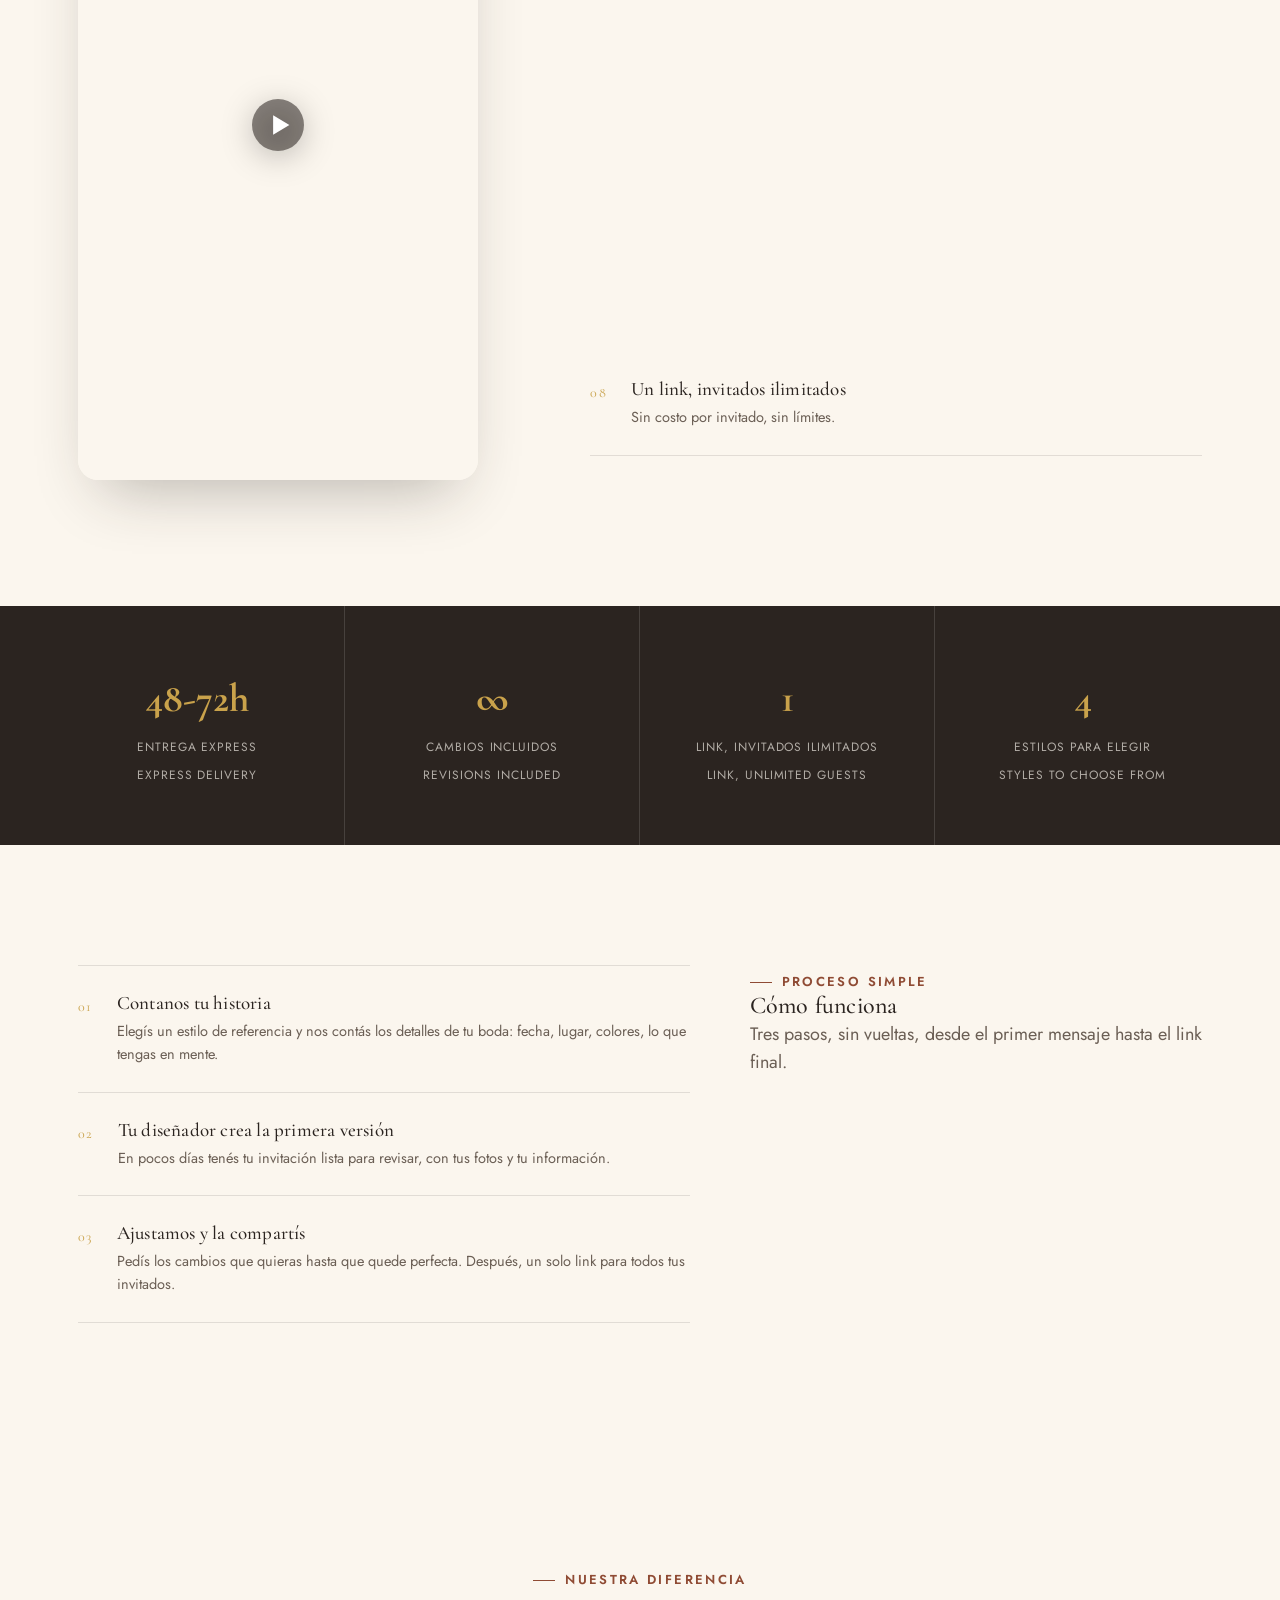
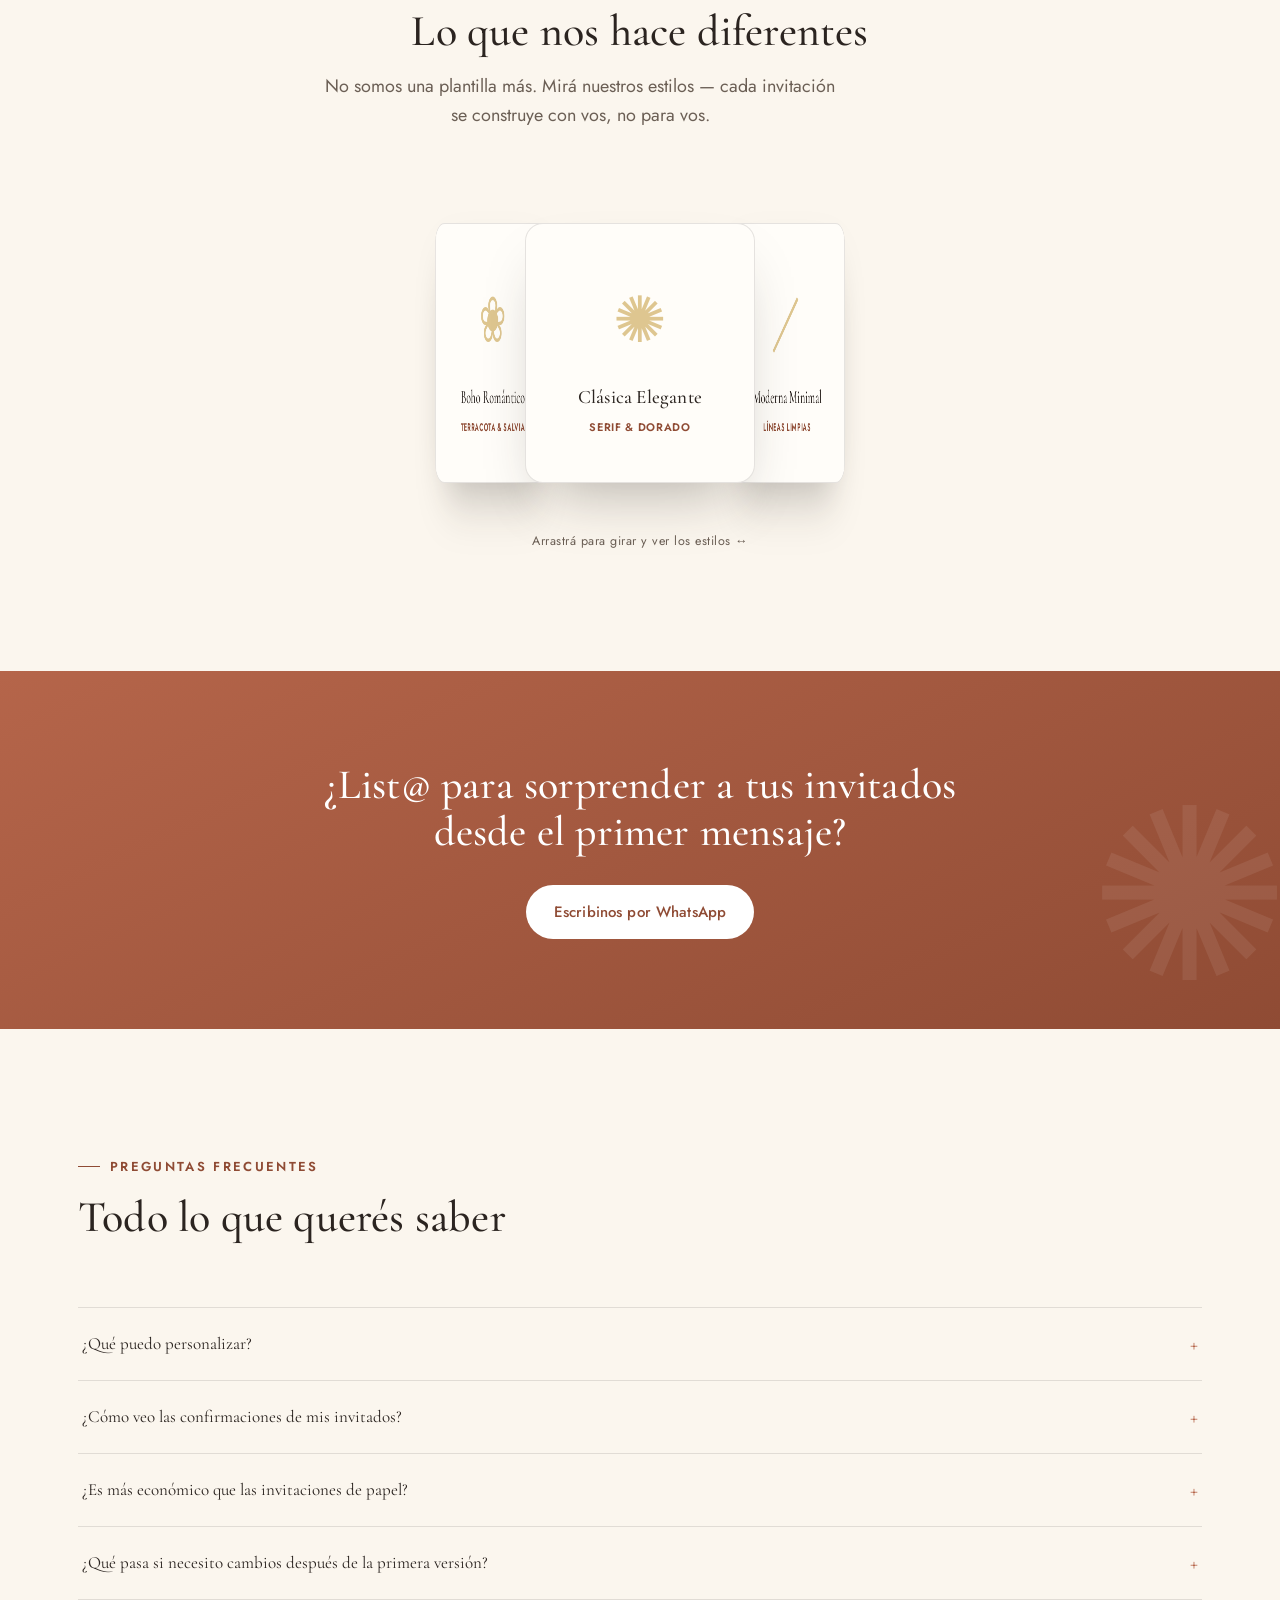
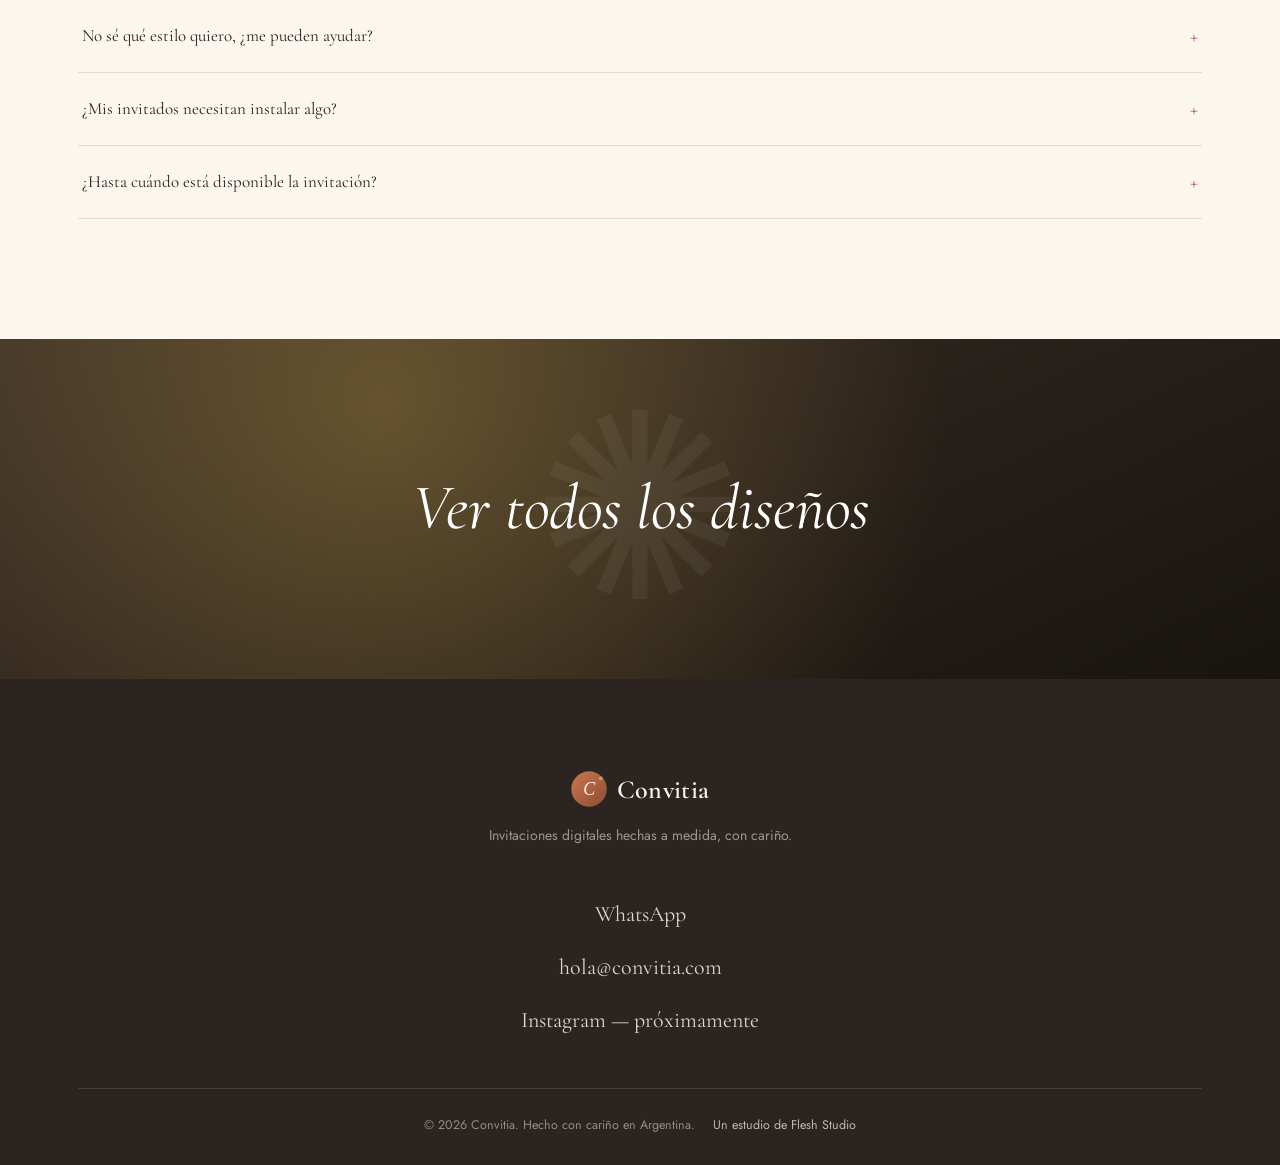
==== commit 1c3c1672: "Boho a Tangerine, boton Ver demo, click navega sin nueva pestana, CTA invitacion personalizada" ====
--- a/index.html
+++ b/index.html
@@ -10,9 +10,9 @@
 
 <link rel="preconnect" href="https://fonts.googleapis.com">
 <link rel="preconnect" href="https://fonts.gstatic.com" crossorigin>
-<link href="https://fonts.googleapis.com/css2?family=Cormorant+Garamond:ital,wght@0,400;0,500;0,600;1,500;1,600&family=Jost:wght@300;400;500;600&family=Space+Grotesk:wght@500;600;700&family=Caveat:wght@600;700&family=Cinzel+Decorative:wght@700;900&display=swap" rel="stylesheet">
-
-<link rel="stylesheet" href="styles.css?v=20260628l">
+<link href="https://fonts.googleapis.com/css2?family=Cormorant+Garamond:ital,wght@0,400;0,500;0,600;1,500;1,600&family=Jost:wght@300;400;500;600&family=Space+Grotesk:wght@500;600;700&family=Tangerine:wght@400;700&family=Cinzel+Decorative:wght@700;900&display=swap" rel="stylesheet">
+
+<link rel="stylesheet" href="styles.css?v=20260628m">
 </head>
 <body>
 
@@ -222,32 +222,36 @@
     <div class="bleed reveal">
       <div class="works-grid">
 
-        <a class="work-tile thumb-1" href="designs/clasica-elegante.html" target="_blank" rel="noopener">
+        <a class="work-tile thumb-1" href="designs/clasica-elegante.html">
           <div class="work-visual"><img src="assets/portadas/clasica%20elegante.jpeg" alt="Clásica Elegante" loading="lazy"></div>
+          <span class="work-demo-btn"><span data-es>Ver demo</span><span data-en hidden>View demo</span> →</span>
           <div class="work-info">
             <span class="work-name style-font-clasica"><span data-es>Clásica Elegante</span><span data-en hidden>Classic Elegant</span></span>
             <span class="work-tag"><span data-es>Serif &amp; dorado</span><span data-en hidden>Serif &amp; gold</span></span>
           </div>
         </a>
 
-        <a class="work-tile thumb-2" href="designs/moderna-minimal.html" target="_blank" rel="noopener">
+        <a class="work-tile thumb-2" href="designs/moderna-minimal.html">
           <div class="work-visual"><img src="assets/portadas/Moderno%20Minimalista.jpeg" alt="Moderno Minimalista" loading="lazy"></div>
+          <span class="work-demo-btn"><span data-es>Ver demo</span><span data-en hidden>View demo</span> →</span>
           <div class="work-info">
             <span class="work-name style-font-moderno"><span data-es>Moderno Minimalista</span><span data-en hidden>Modern Minimal</span></span>
             <span class="work-tag"><span data-es>Líneas limpias</span><span data-en hidden>Clean lines</span></span>
           </div>
         </a>
 
-        <a class="work-tile thumb-3" href="designs/boho-romantico.html" target="_blank" rel="noopener">
+        <a class="work-tile thumb-3" href="designs/boho-romantico.html">
           <div class="work-visual"><img src="assets/portadas/Boho%20Rom%C3%A1ntico.jpeg" alt="Boho Romántico" loading="lazy"></div>
+          <span class="work-demo-btn"><span data-es>Ver demo</span><span data-en hidden>View demo</span> →</span>
           <div class="work-info">
             <span class="work-name style-font-boho"><span data-es>Boho Romántico</span><span data-en hidden>Boho Romantic</span></span>
             <span class="work-tag"><span data-es>Terracota &amp; salvia</span><span data-en hidden>Terracotta &amp; sage</span></span>
           </div>
         </a>
 
-        <a class="work-tile thumb-4" href="disenos/" target="_blank" rel="noopener">
+        <a class="work-tile thumb-4" href="disenos/">
           <div class="work-visual"><img src="assets/portadas/Glam%20-%20Art%20Dec%C3%B3.jpeg" alt="Glam / Art Decó" loading="lazy"></div>
+          <span class="work-demo-btn disabled"><span data-es>Ver estilos</span><span data-en hidden>View styles</span> →</span>
           <div class="work-info">
             <span class="work-name style-font-glam"><span data-es>Glam / Art Decó</span><span data-en hidden>Glam / Art Deco</span></span>
             <span class="work-tag"><span data-es>Negro &amp; dorado · Próximamente</span><span data-en hidden>Black &amp; gold · Coming soon</span></span>
@@ -264,6 +268,9 @@
       <span data-es>Cada invitación cuenta <em>una historia distinta</em>.</span>
       <span data-en hidden>Every invitation tells <em>a different story</em>.</span>
     </p>
+    <a class="btn btn-primary type-break-cta" href="contacto/">
+      <span data-es>Quiero mi invitación personalizada.</span><span data-en hidden>I want my personalized invitation.</span>
+    </a>
   </section>
 
   <!-- ===================== INCLUDED — sticky label ===================== -->
@@ -428,6 +435,6 @@
   </div>
 </footer>
 
-<script src="main.js?v=20260628f" defer></script>
+<script src="main.js?v=20260628g" defer></script>
 </body>
 </html>
--- a/styles.css
+++ b/styles.css
@@ -460,14 +460,17 @@
    como al .work-name de la grilla de la home — mismas 4 clases, mismo criterio. ---------- */
 .style-font-clasica{ font-family:var(--font-display); font-style:italic; font-weight:600; }
 .style-font-moderno{ font-family:'Space Grotesk', var(--font-body); font-style:normal; font-weight:600; letter-spacing:.01em; }
-.style-font-boho{ font-family:'Caveat', cursive; font-style:normal; font-weight:700; font-size:1.3em; line-height:1; }
+.style-font-boho{ font-family:'Tangerine', cursive; font-style:normal; font-weight:700; font-size:2.3em; line-height:.9; }
 .style-font-glam{ font-family:'Cinzel Decorative', var(--font-display); font-style:normal; font-weight:700; letter-spacing:.04em; text-transform:uppercase; font-size:.85em; }
+/* "Ver demo" — botón siempre visible del lado derecho de cada stack-card (ver [[convitia_design_themes]]). */
 .stack-card-link{
-  position:absolute; left:26px; bottom:28px; font-family:var(--font-body); font-size:12.5px; font-weight:600;
-  letter-spacing:.03em; color:var(--terracotta-d); text-decoration:none;
-  opacity:0; transform:translateY(8px); transition:opacity .35s var(--ease), transform .35s var(--ease);
-}
-.stack-card-link.disabled{ color:var(--ink-soft); pointer-events:none; }
+  position:absolute; top:28px; right:24px; z-index:4; font-family:var(--font-body); font-size:11px; font-weight:600;
+  letter-spacing:.03em; color:var(--terracotta-d); text-decoration:none; white-space:nowrap;
+  border:1px solid var(--terracotta-d); border-radius:999px; padding:6px 13px; background:var(--paper);
+  transition:background .25s var(--ease), color .25s var(--ease), transform .25s var(--ease);
+}
+.stack-card-link:hover{ background:var(--terracotta-d); color:#fff; transform:translateY(-2px); }
+.stack-card-link.disabled{ color:var(--ink-soft); border-color:var(--line); background:var(--paper); opacity:.75; pointer-events:none; }
 .stack-card-photo{
   position:absolute; right:-10px; bottom:-10px; width:148px; height:188px; border-radius:12px; overflow:hidden;
   border:5px solid var(--paper); box-shadow:0 24px 40px -16px rgba(43,36,32,.4);
@@ -476,12 +479,23 @@
 .stack-card-photo img{ width:100%; height:100%; object-fit:cover; display:block; }
 .stack-card:hover, .stack-card.active{ transform:translateY(-14px) scale(1.04); box-shadow:0 36px 70px -26px rgba(43,36,32,.32); z-index:5; }
 .stack-card:hover .stack-card-photo, .stack-card.active .stack-card-photo{ transform:rotate(0deg) translateY(-6px) scale(1.05); }
-.stack-card:hover .stack-card-link, .stack-card.active .stack-card-link{ opacity:1; transform:translateY(0); }
 
 /* ---------- Full-bleed type break ---------- */
 .type-break{ background:var(--ink); color:var(--cream); padding:100px 0; text-align:center; }
 .type-break p{ font-family:var(--font-display); font-style:italic; font-weight:500; font-size:clamp(26px,4vw,52px); max-width:900px; margin:0 auto; line-height:1.3; }
 .type-break em{ color:var(--gold); font-style:italic; }
+.type-break-cta{ margin-top:38px; white-space:normal; }
+
+/* ---------- "Ver demo" — botón visible en cada work-tile de la home (#trabajos) ---------- */
+.work-demo-btn{
+  position:absolute; top:20px; right:20px; z-index:3; font-family:var(--font-body); font-size:11.5px; font-weight:600;
+  letter-spacing:.03em; color:#fff; text-decoration:none; white-space:nowrap;
+  border:1px solid rgba(255,255,255,.55); border-radius:999px; padding:7px 15px;
+  background:rgba(20,16,14,.32);
+  transition:background .25s var(--ease), border-color .25s var(--ease), transform .25s var(--ease);
+}
+.work-tile:hover .work-demo-btn{ background:rgba(20,16,14,.6); border-color:#fff; transform:translateY(-2px); }
+.work-demo-btn.disabled{ opacity:.75; }
 
 /* ---------- Sticky-label sections (Miles Capabilities/Process pattern) ---------- */
 .sticky-grid{ display:grid; grid-template-columns:.85fr 1.15fr; gap:60px; align-items:start; }
@@ -651,8 +665,9 @@
   .stack-card{ width:148px; height:230px; padding:18px 16px; }
   .stack-card-title{ font-size:18px; max-width:100px; }
   .stack-card-sub{ font-size:11.5px; max-width:100px; }
-  .stack-card-link{ left:16px; bottom:16px; font-size:11px; }
+  .stack-card-link{ top:16px; right:14px; font-size:9.5px; padding:5px 10px; }
   .stack-card-photo{ width:92px; height:118px; right:-6px; bottom:-6px; }
+  .work-demo-btn{ top:14px; right:14px; font-size:10px; padding:5px 11px; }
 }
 
 /* Mobile nav drawer */
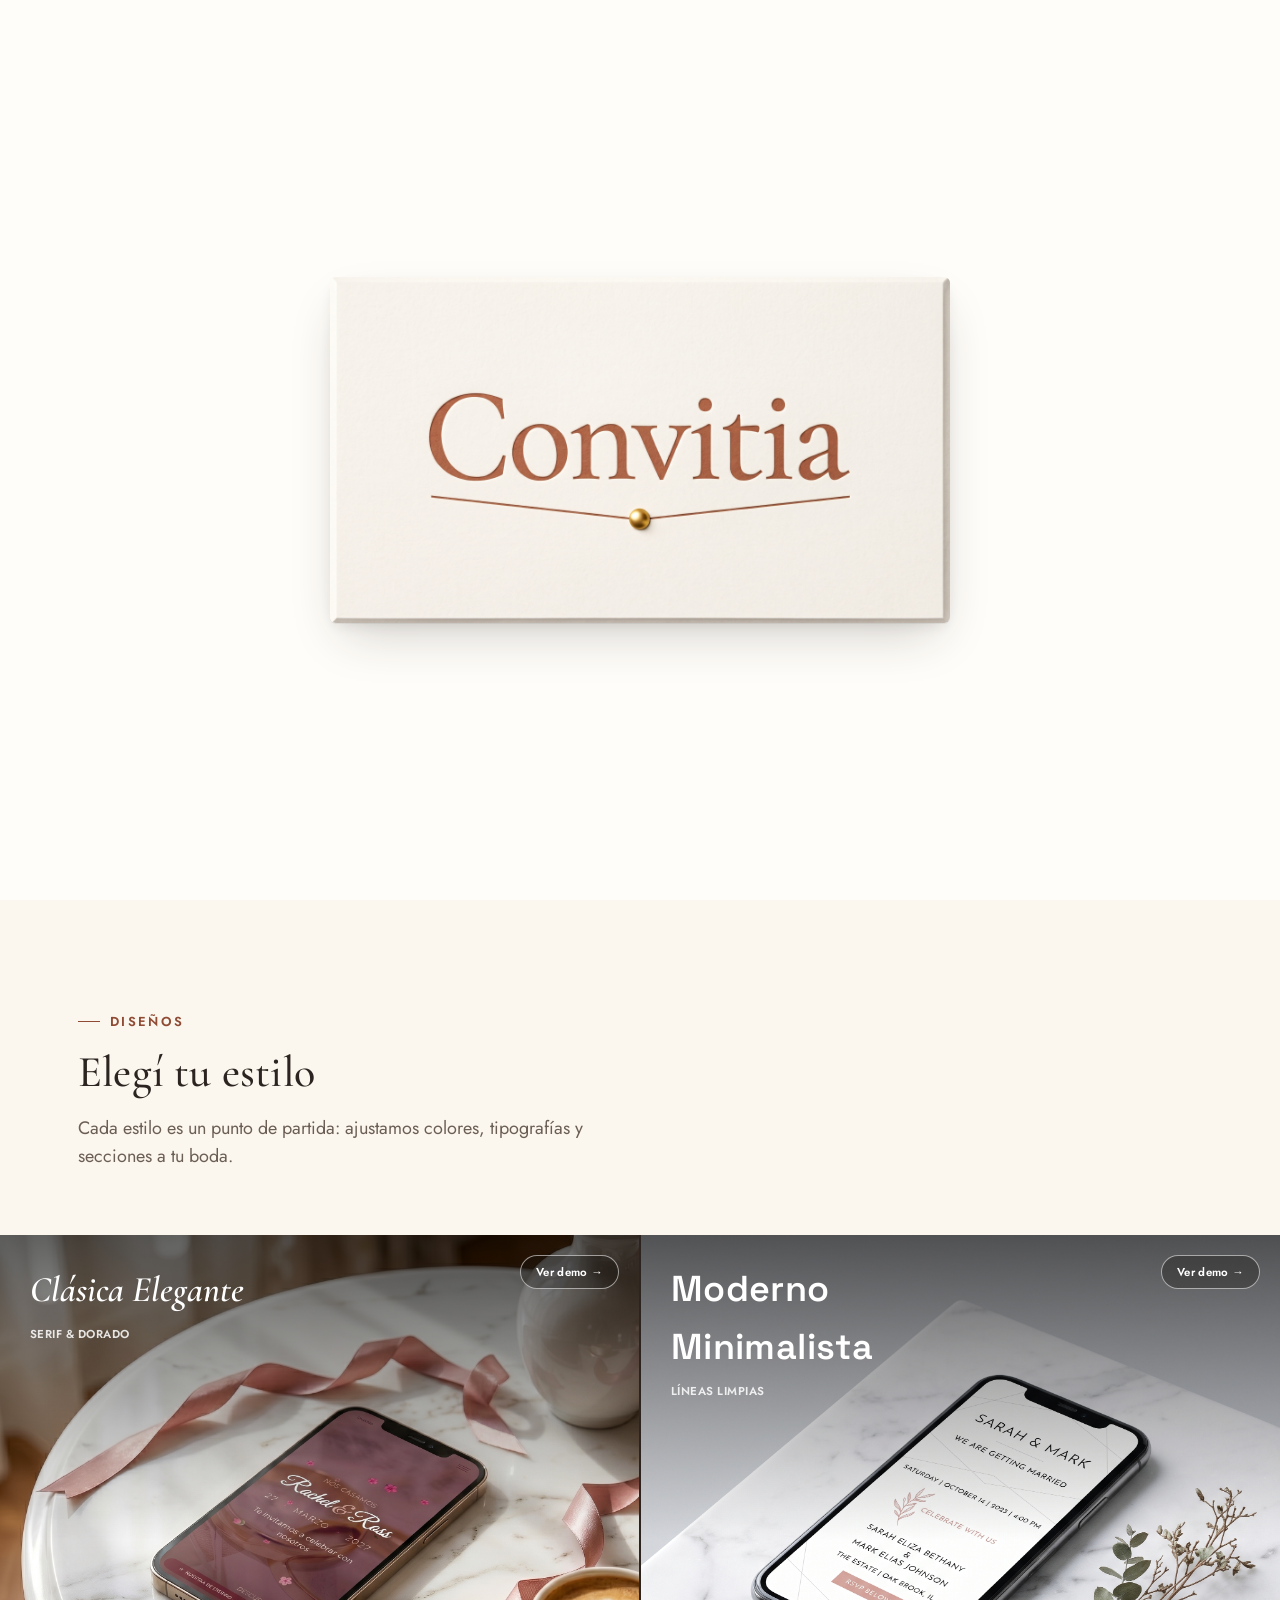
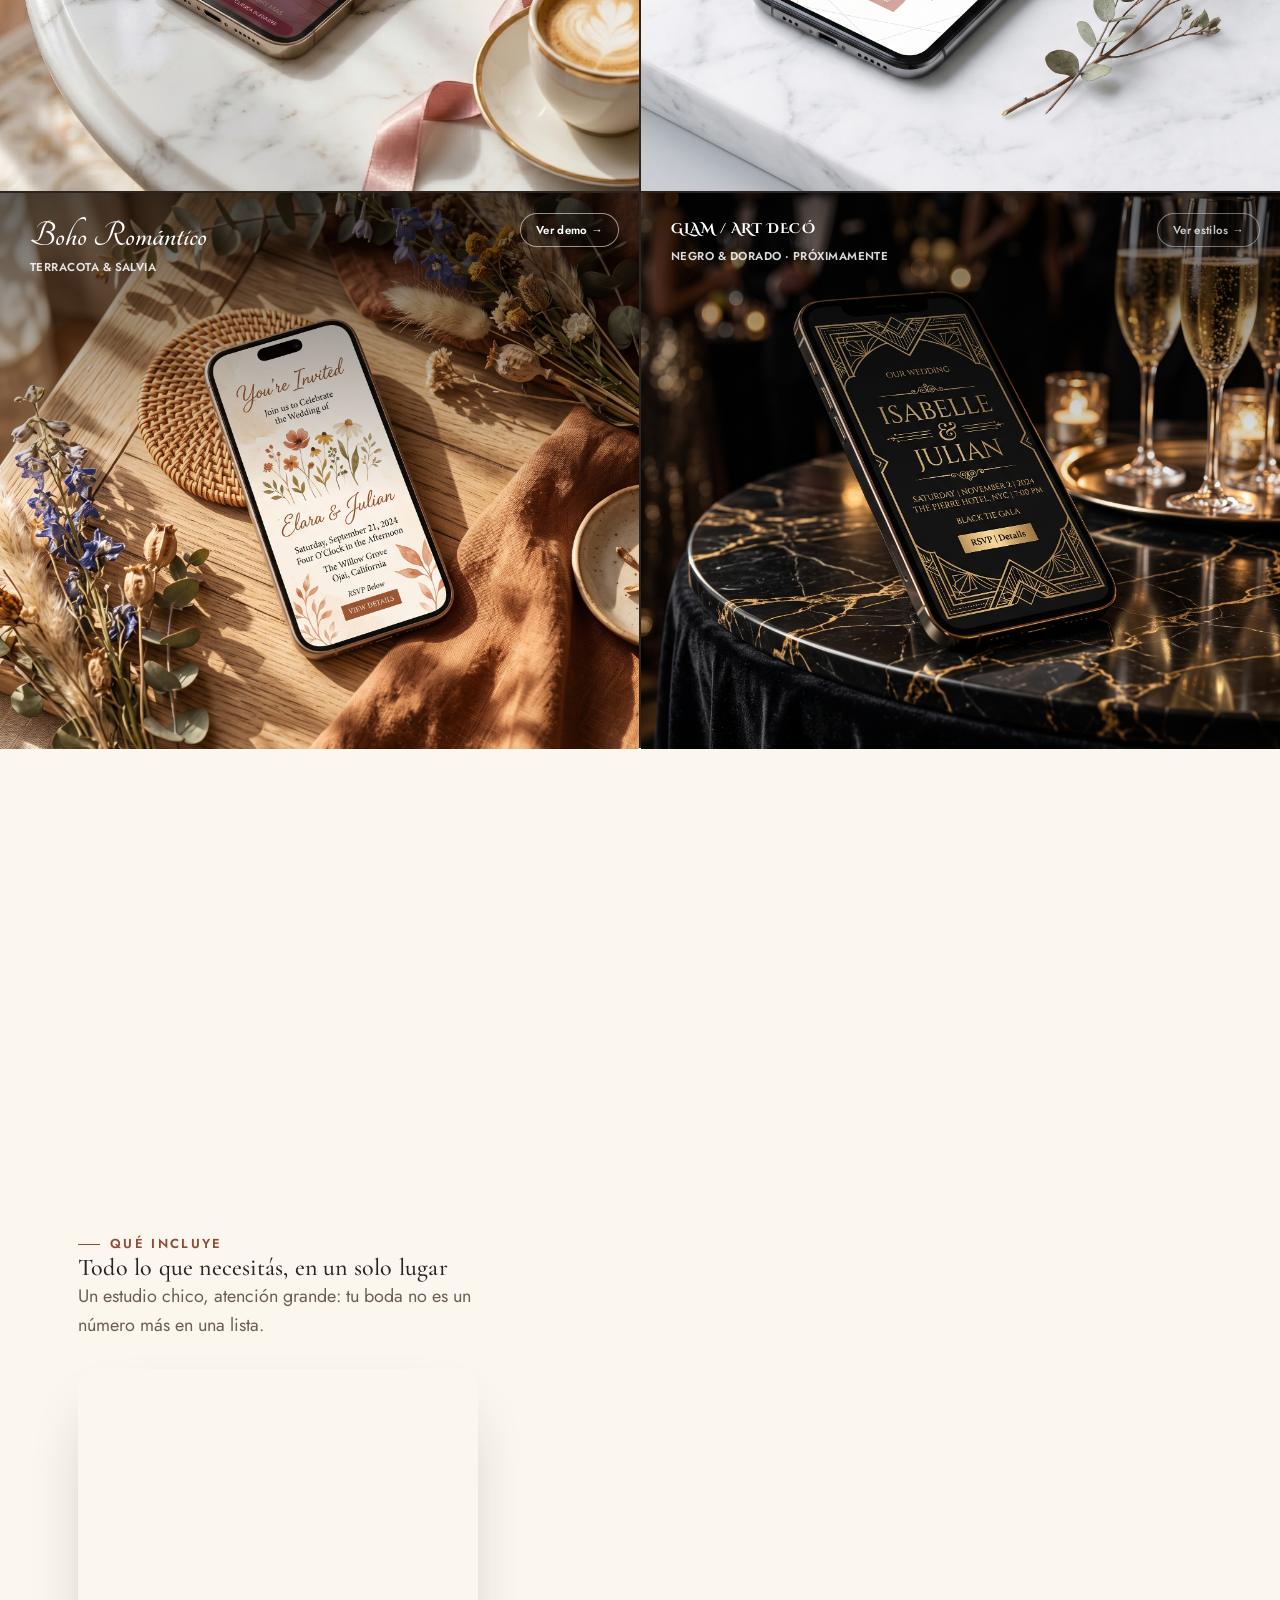
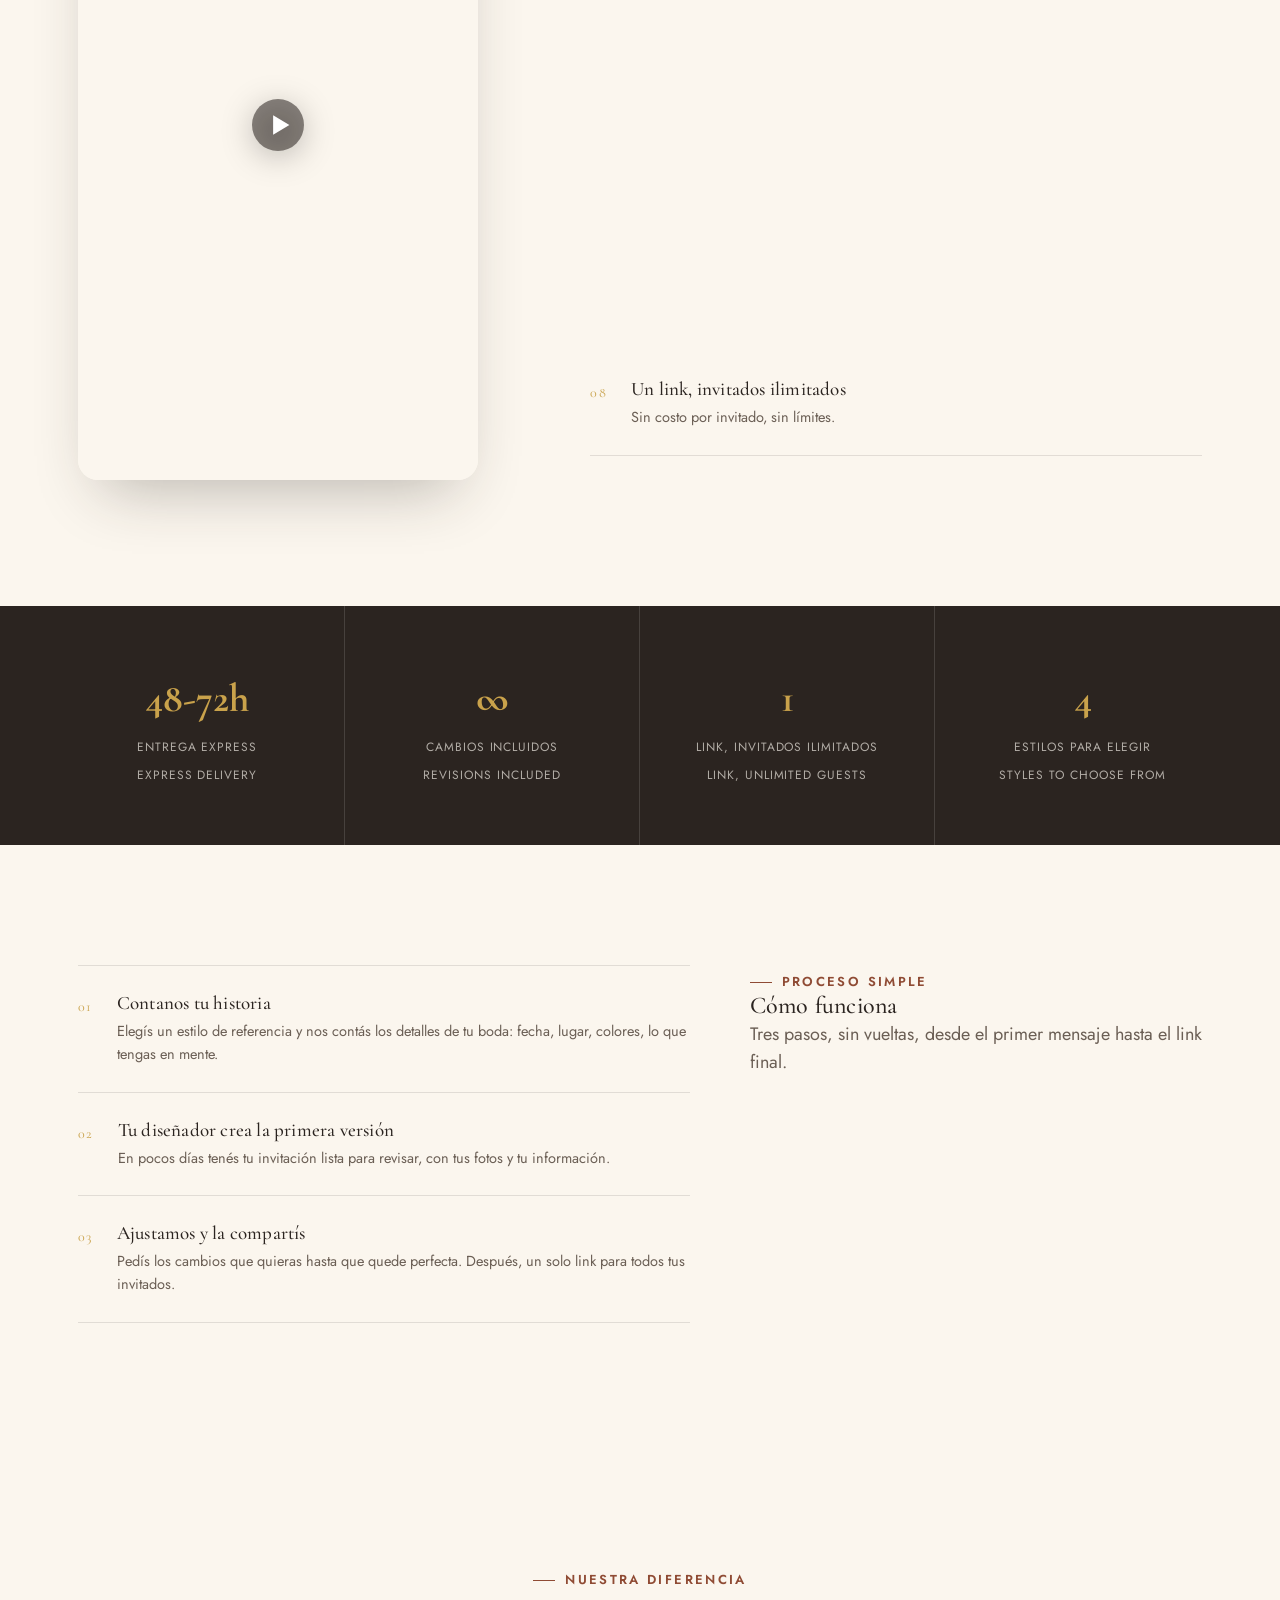
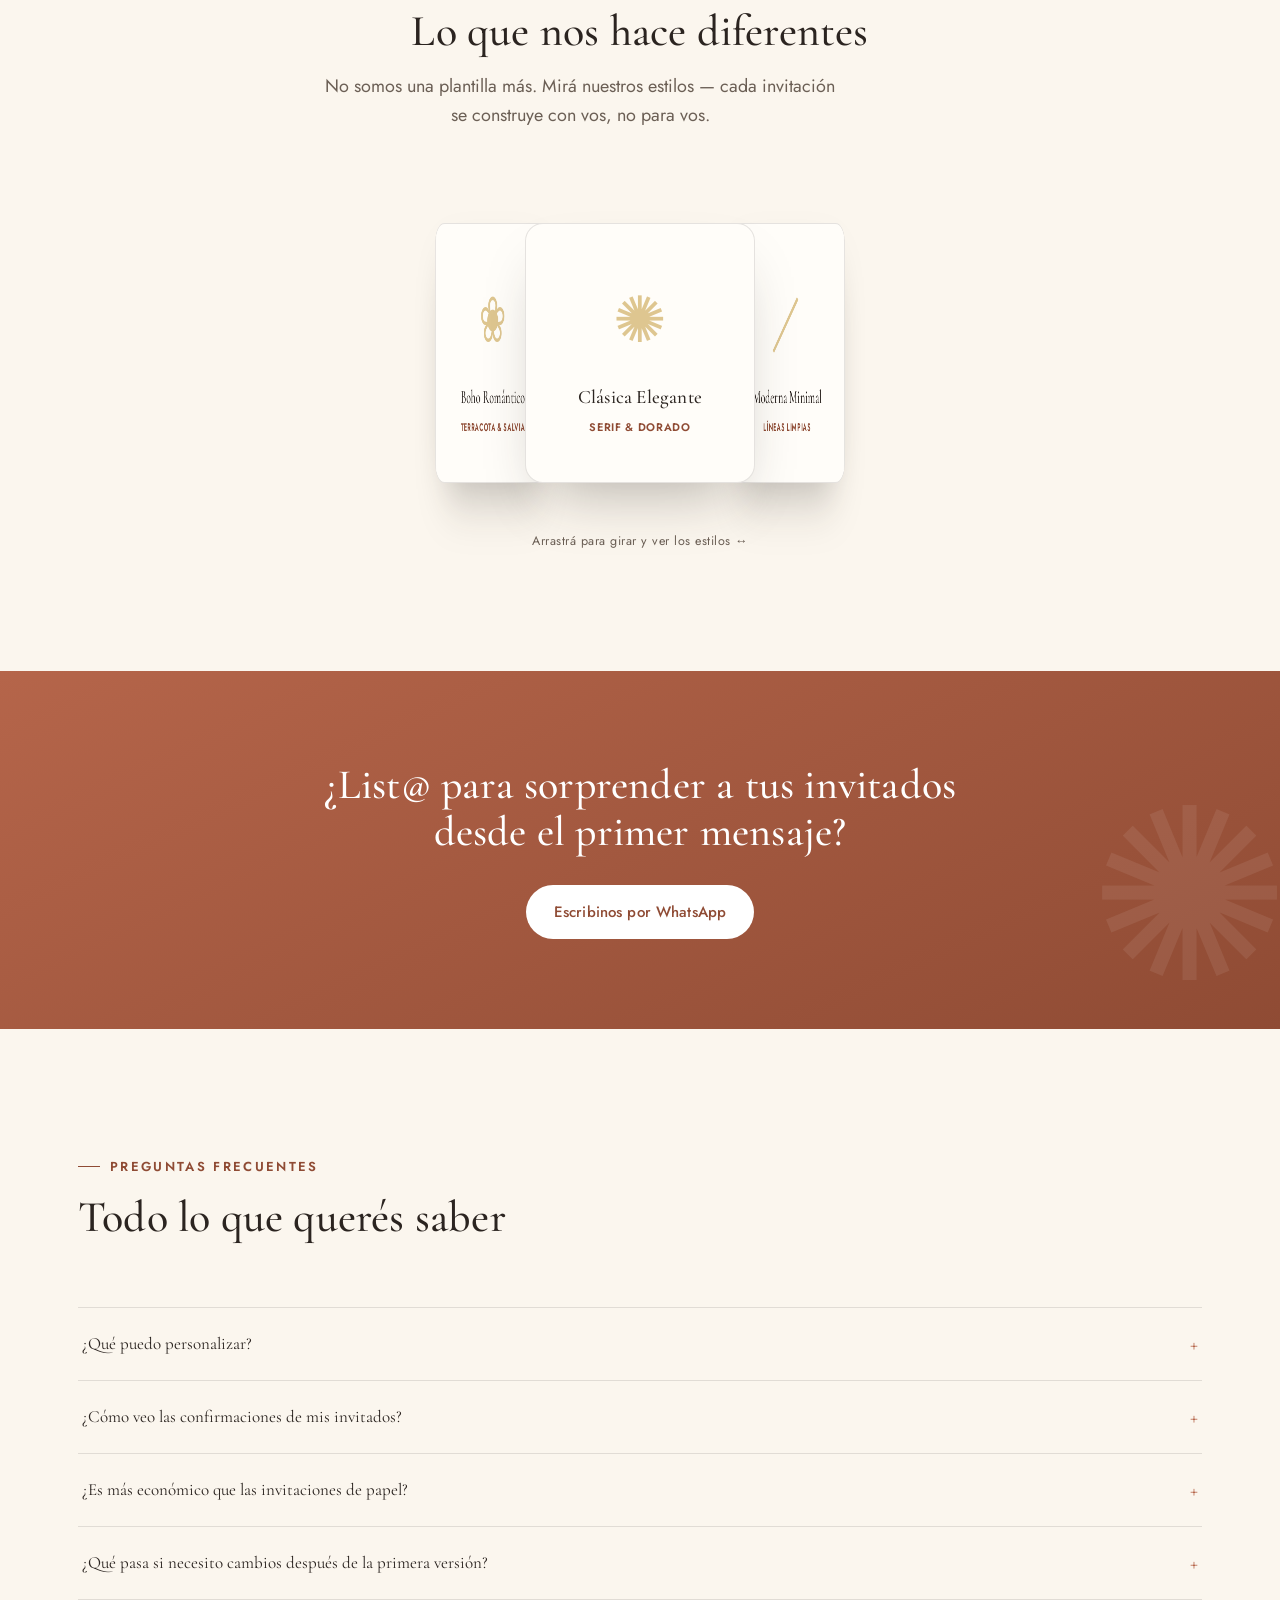
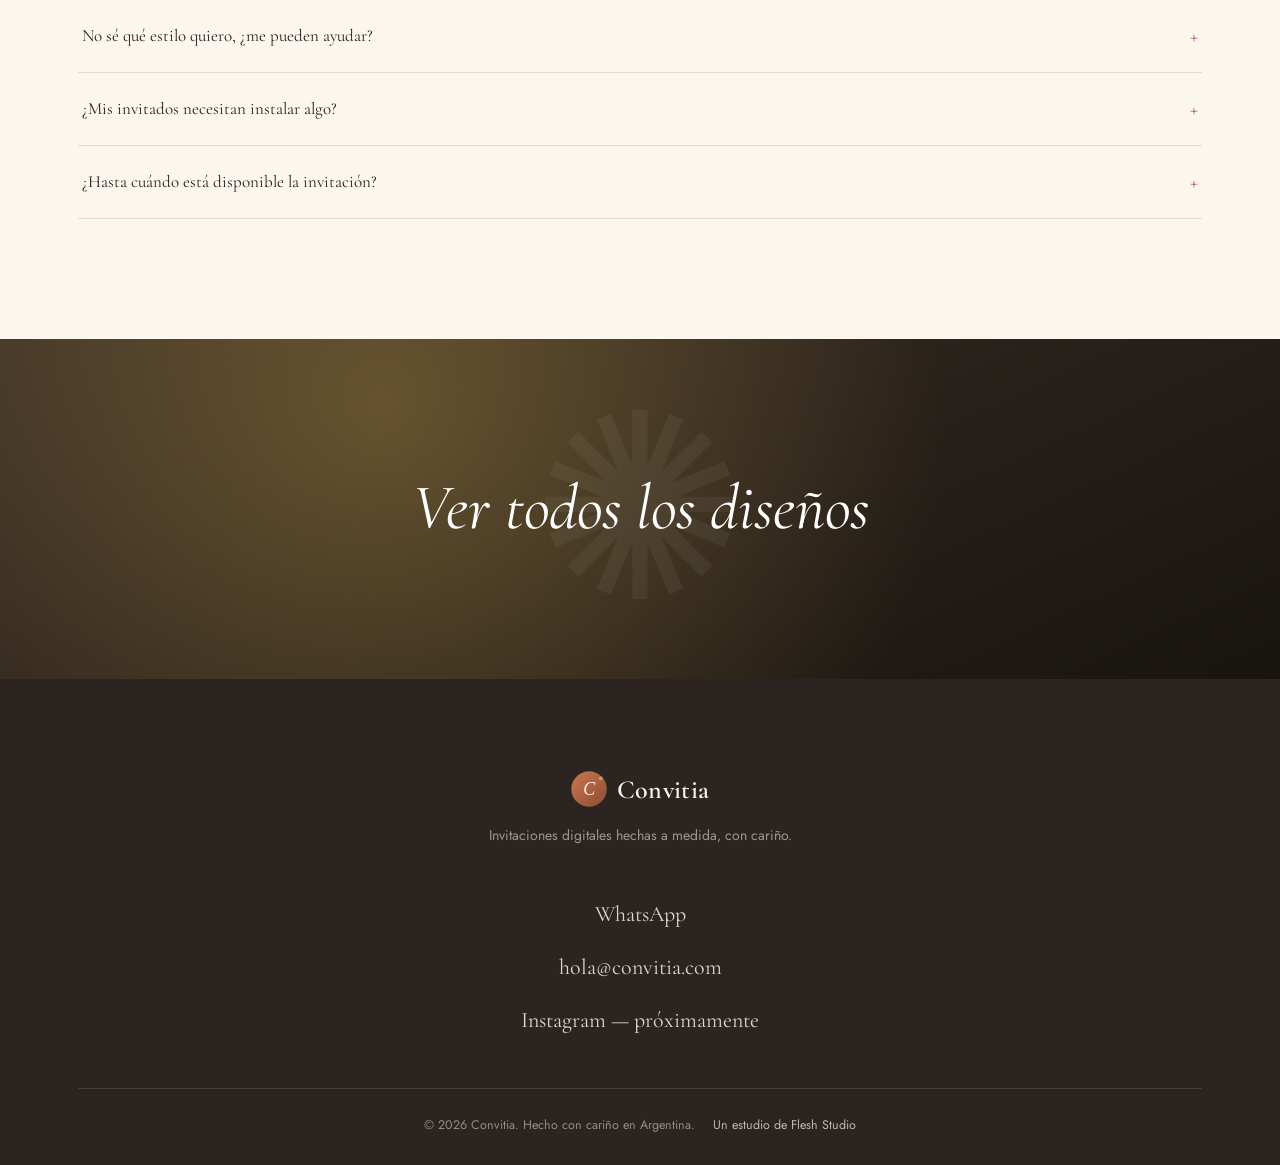
==== commit 4a100616: "Titulos arriba-izq en home + ids work-tile" ====
--- a/index.html
+++ b/index.html
@@ -222,7 +222,7 @@
     <div class="bleed reveal">
       <div class="works-grid">
 
-        <a class="work-tile thumb-1" href="designs/clasica-elegante.html">
+        <a class="work-tile thumb-1" id="work-clasica" href="designs/clasica-elegante.html">
           <div class="work-visual"><img src="assets/portadas/clasica%20elegante.jpeg" alt="Clásica Elegante" loading="lazy"></div>
           <span class="work-demo-btn"><span data-es>Ver demo</span><span data-en hidden>View demo</span> →</span>
           <div class="work-info">
@@ -231,7 +231,7 @@
           </div>
         </a>
 
-        <a class="work-tile thumb-2" href="designs/moderna-minimal.html">
+        <a class="work-tile thumb-2" id="work-moderno" href="designs/moderna-minimal.html">
           <div class="work-visual"><img src="assets/portadas/Moderno%20Minimalista.jpeg" alt="Moderno Minimalista" loading="lazy"></div>
           <span class="work-demo-btn"><span data-es>Ver demo</span><span data-en hidden>View demo</span> →</span>
           <div class="work-info">
@@ -240,7 +240,7 @@
           </div>
         </a>
 
-        <a class="work-tile thumb-3" href="designs/boho-romantico.html">
+        <a class="work-tile thumb-3" id="work-boho" href="designs/boho-romantico.html">
           <div class="work-visual"><img src="assets/portadas/Boho%20Rom%C3%A1ntico.jpeg" alt="Boho Romántico" loading="lazy"></div>
           <span class="work-demo-btn"><span data-es>Ver demo</span><span data-en hidden>View demo</span> →</span>
           <div class="work-info">
@@ -249,7 +249,7 @@
           </div>
         </a>
 
-        <a class="work-tile thumb-4" href="disenos/">
+        <a class="work-tile thumb-4" id="work-glam" href="disenos/">
           <div class="work-visual"><img src="assets/portadas/Glam%20-%20Art%20Dec%C3%B3.jpeg" alt="Glam / Art Decó" loading="lazy"></div>
           <span class="work-demo-btn disabled"><span data-es>Ver estilos</span><span data-en hidden>View styles</span> →</span>
           <div class="work-info">
--- a/styles.css
+++ b/styles.css
@@ -403,12 +403,12 @@
 .works-section{ padding-bottom:0; }
 .works-grid{ display:grid; grid-template-columns:repeat(2,1fr); gap:2px; background:var(--ink); perspective:1200px; }
 .work-tile{
-  position:relative; aspect-ratio:1.15; display:flex; align-items:flex-end; overflow:hidden;
+  position:relative; aspect-ratio:1.15; overflow:hidden; scroll-margin-top:100px;
   transition:transform .35s var(--ease); transform-style:preserve-3d; will-change:transform;
 }
 .work-tile::after{
   content:""; position:absolute; inset:0; z-index:1;
-  background:linear-gradient(to top, rgba(0,0,0,.62), transparent 55%);
+  background:linear-gradient(to bottom, rgba(0,0,0,.62), transparent 55%);
 }
 .work-visual, .work-ornament{
   position:absolute; inset:0; display:flex; align-items:center; justify-content:center;
@@ -418,8 +418,8 @@
 .work-ornament{ font-size:140px; opacity:.16; color:#fff; }
 .work-tile:hover .work-visual, .work-tile:hover .work-ornament{ transform:scale(1.07); }
 .work-info{
-  position:relative; z-index:2; padding:0 28px 26px 30px;
-  display:flex; flex-direction:column; gap:6px; max-width:80%;
+  position:absolute; top:0; left:0; z-index:2; padding:26px 22px 0 30px;
+  display:flex; flex-direction:column; gap:6px; max-width:60%;
 }
 .work-name{
   font-family:var(--font-display); font-style:italic;
@@ -645,6 +645,7 @@
   .nav-toggle{ display:flex; }
   .works-grid{ grid-template-columns:1fr; }
   .work-tile{ aspect-ratio:1.3; }
+  .work-info{ max-width:66%; padding:20px 16px 0 22px; }
   .book-deck{ height:260px; }
   .book-card{ width:150px; height:200px; padding:18px 14px; }
   .book-card .invite-card.mini{ transform:scale(.4); margin-bottom:-4px; }
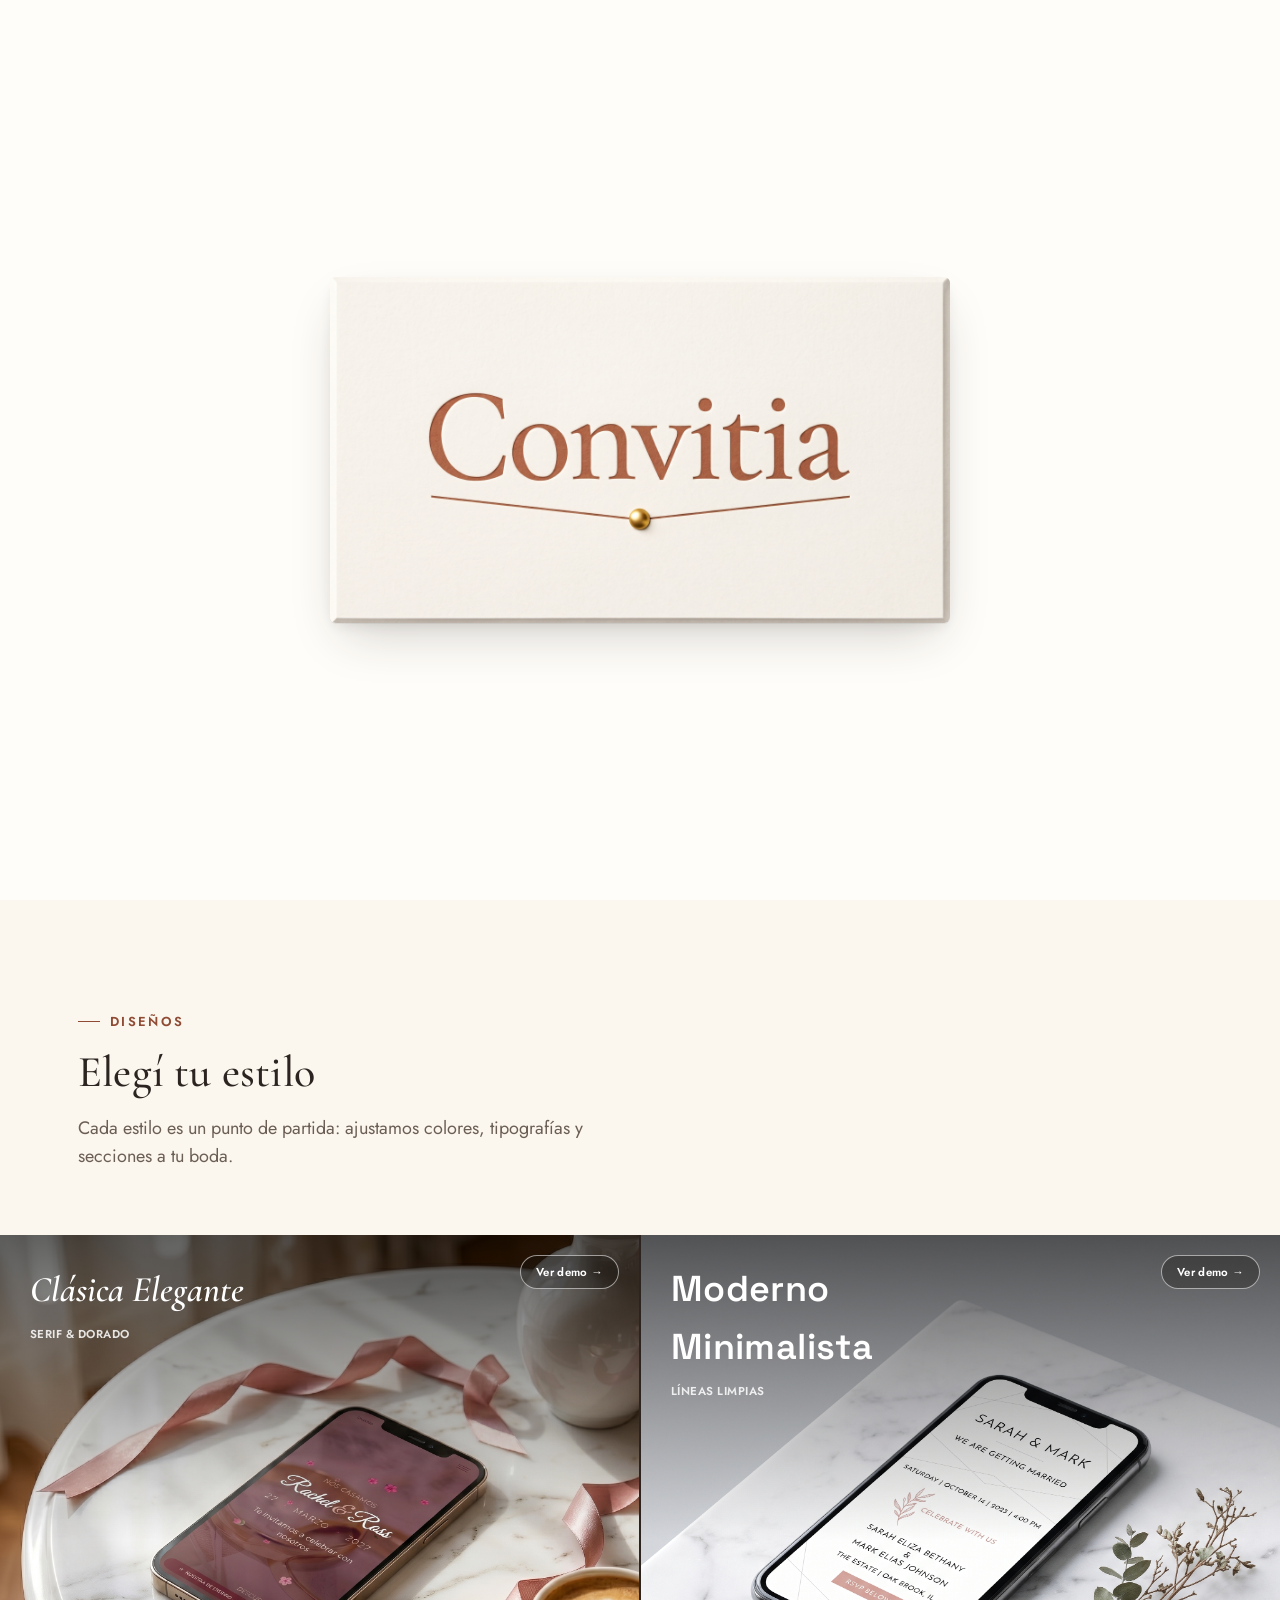
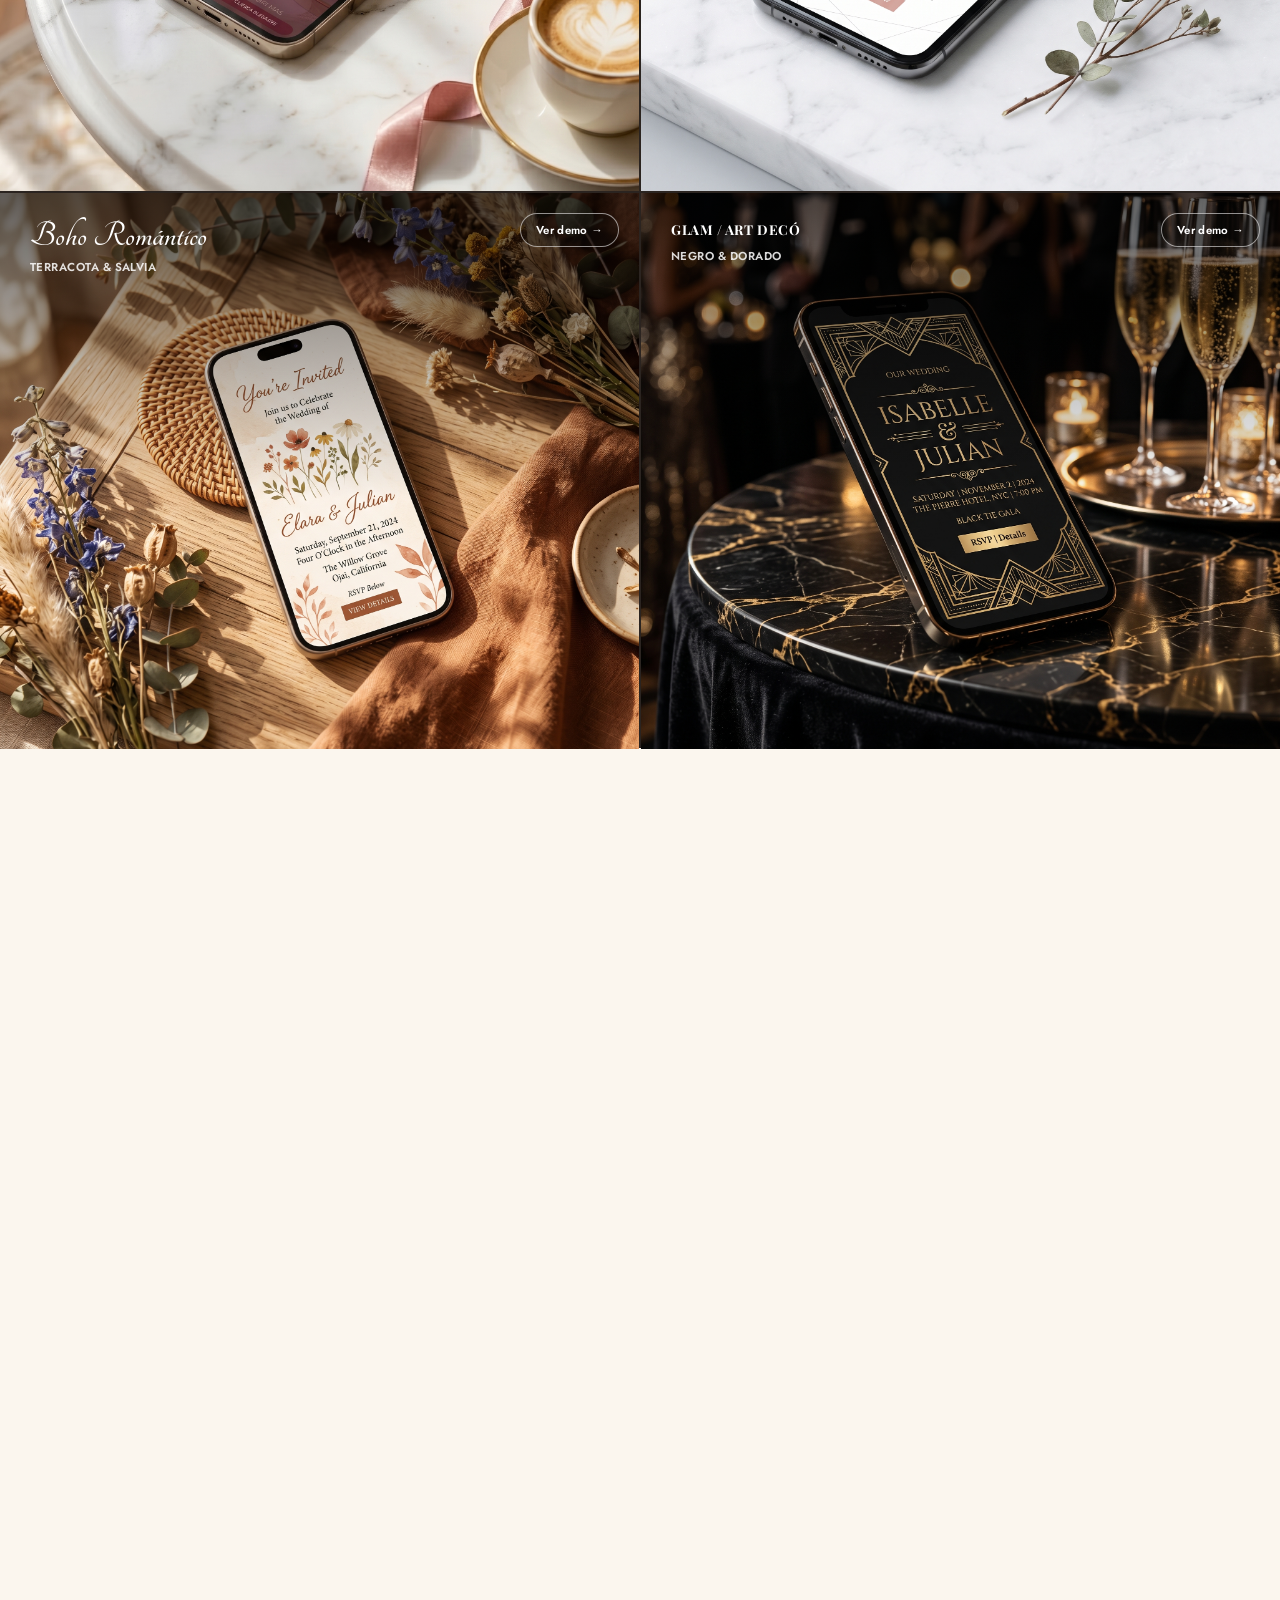
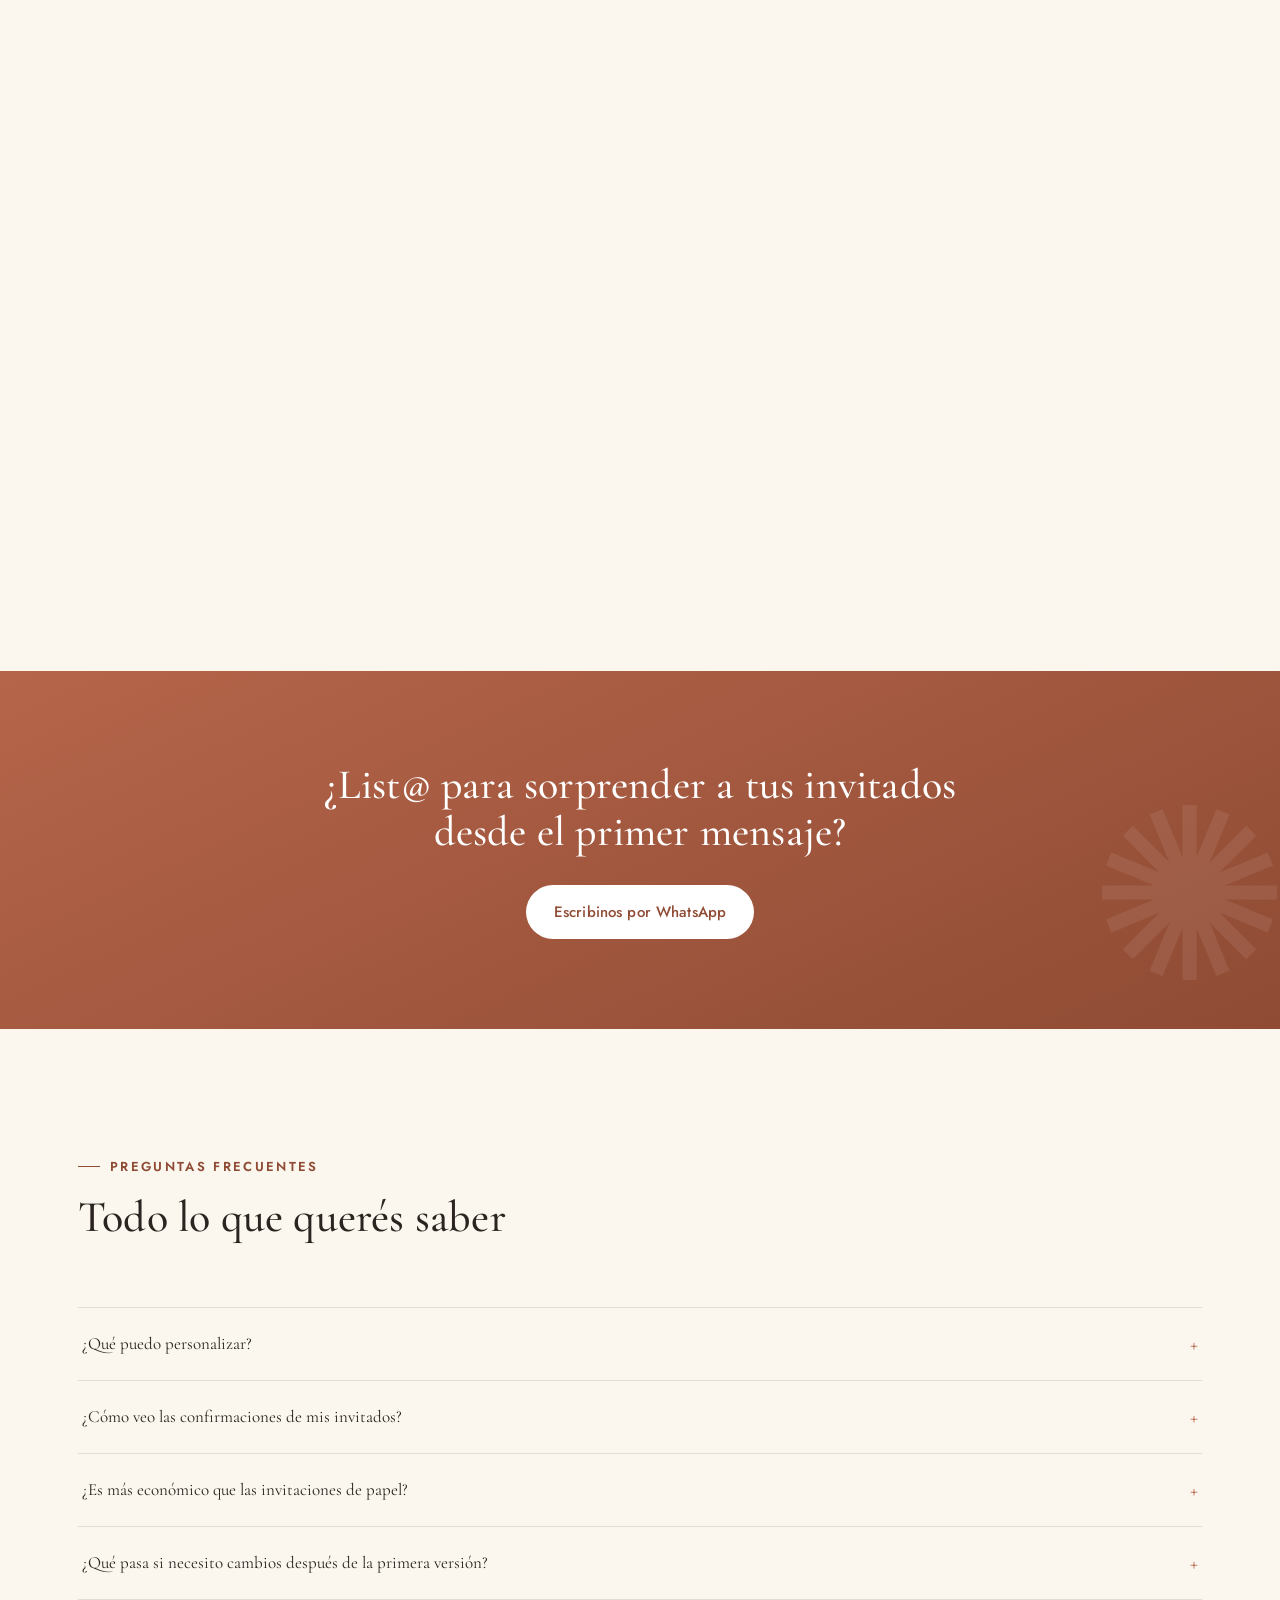
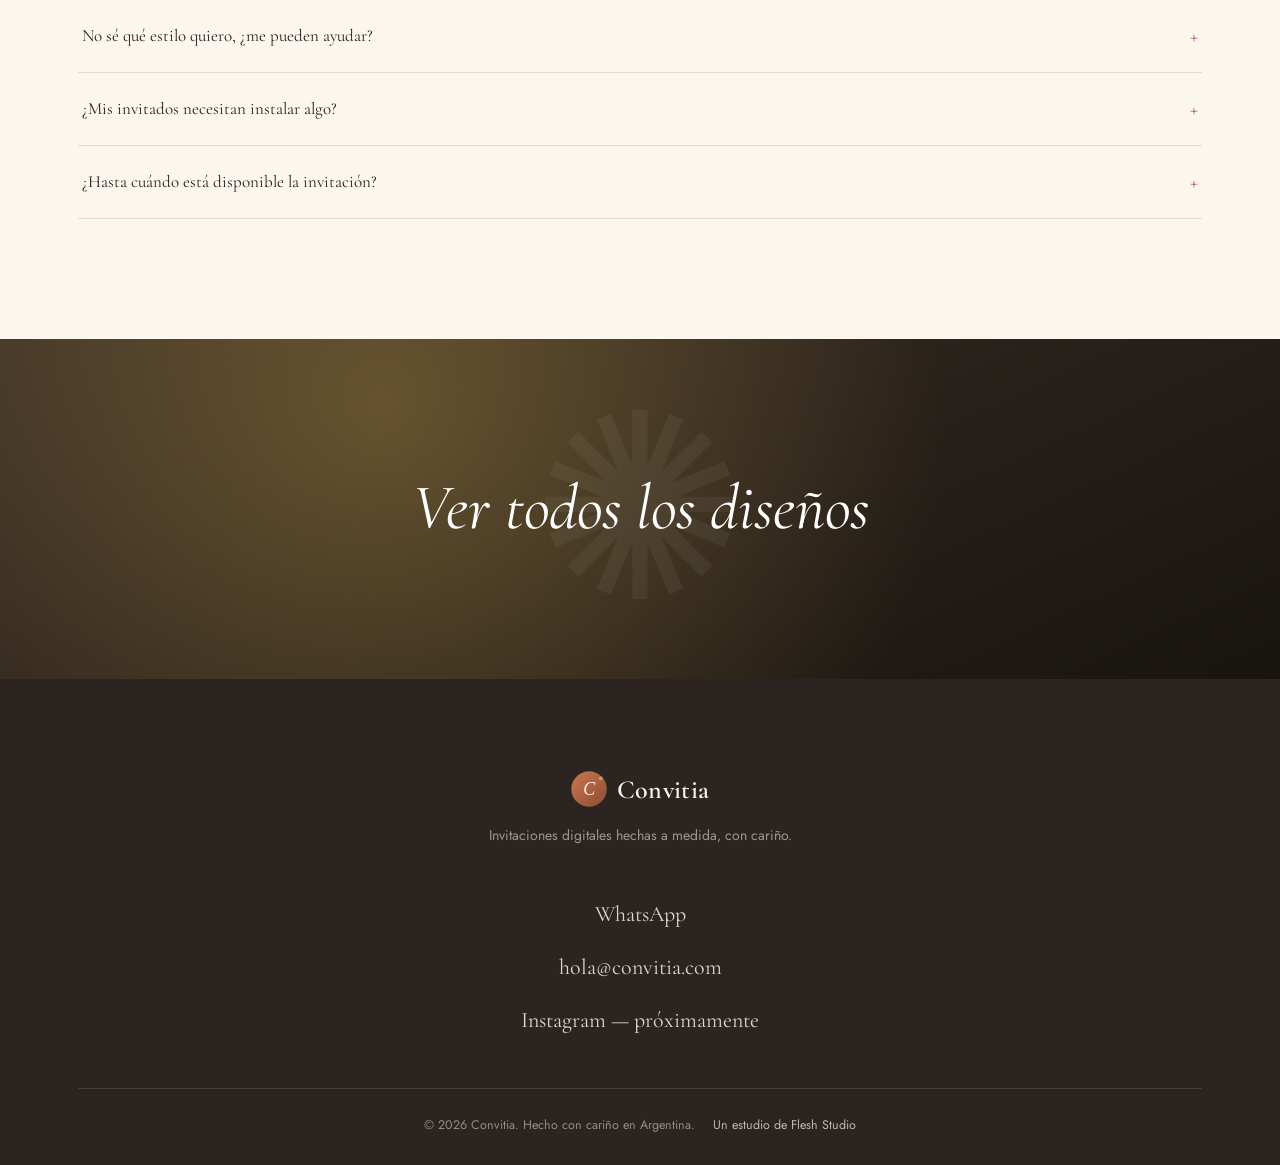
==== commit bae6e42a: "Tarjeta Glam activa (Rachel&Ross en Clasica) + tipografia Playfair Display" ====
--- a/index.html
+++ b/index.html
@@ -10,9 +10,9 @@
 
 <link rel="preconnect" href="https://fonts.googleapis.com">
 <link rel="preconnect" href="https://fonts.gstatic.com" crossorigin>
-<link href="https://fonts.googleapis.com/css2?family=Cormorant+Garamond:ital,wght@0,400;0,500;0,600;1,500;1,600&family=Jost:wght@300;400;500;600&family=Space+Grotesk:wght@500;600;700&family=Tangerine:wght@400;700&family=Cinzel+Decorative:wght@700;900&display=swap" rel="stylesheet">
-
-<link rel="stylesheet" href="styles.css?v=20260628m">
+<link href="https://fonts.googleapis.com/css2?family=Cormorant+Garamond:ital,wght@0,400;0,500;0,600;1,500;1,600&family=Jost:wght@300;400;500;600&family=Space+Grotesk:wght@500;600;700&family=Tangerine:wght@400;700&family=Playfair+Display:wght@700;800&display=swap" rel="stylesheet">
+
+<link rel="stylesheet" href="styles.css?v=20260628n">
 </head>
 <body>
 
@@ -249,12 +249,12 @@
           </div>
         </a>
 
-        <a class="work-tile thumb-4" id="work-glam" href="disenos/">
+        <a class="work-tile thumb-4" id="work-glam" href="designs/glam-art-deco.html">
           <div class="work-visual"><img src="assets/portadas/Glam%20-%20Art%20Dec%C3%B3.jpeg" alt="Glam / Art Decó" loading="lazy"></div>
-          <span class="work-demo-btn disabled"><span data-es>Ver estilos</span><span data-en hidden>View styles</span> →</span>
+          <span class="work-demo-btn"><span data-es>Ver demo</span><span data-en hidden>View demo</span> →</span>
           <div class="work-info">
             <span class="work-name style-font-glam"><span data-es>Glam / Art Decó</span><span data-en hidden>Glam / Art Deco</span></span>
-            <span class="work-tag"><span data-es>Negro &amp; dorado · Próximamente</span><span data-en hidden>Black &amp; gold · Coming soon</span></span>
+            <span class="work-tag"><span data-es>Negro &amp; dorado</span><span data-en hidden>Black &amp; gold</span></span>
           </div>
         </a>
 
--- a/styles.css
+++ b/styles.css
@@ -461,7 +461,7 @@
 .style-font-clasica{ font-family:var(--font-display); font-style:italic; font-weight:600; }
 .style-font-moderno{ font-family:'Space Grotesk', var(--font-body); font-style:normal; font-weight:600; letter-spacing:.01em; }
 .style-font-boho{ font-family:'Tangerine', cursive; font-style:normal; font-weight:700; font-size:2.3em; line-height:.9; }
-.style-font-glam{ font-family:'Cinzel Decorative', var(--font-display); font-style:normal; font-weight:700; letter-spacing:.04em; text-transform:uppercase; font-size:.85em; }
+.style-font-glam{ font-family:'Playfair Display', var(--font-display); font-style:normal; font-weight:700; letter-spacing:.04em; text-transform:uppercase; font-size:.85em; }
 /* "Ver demo" — botón siempre visible del lado derecho de cada stack-card (ver [[convitia_design_themes]]). */
 .stack-card-link{
   position:absolute; top:28px; right:24px; z-index:4; font-family:var(--font-body); font-size:11px; font-weight:600;
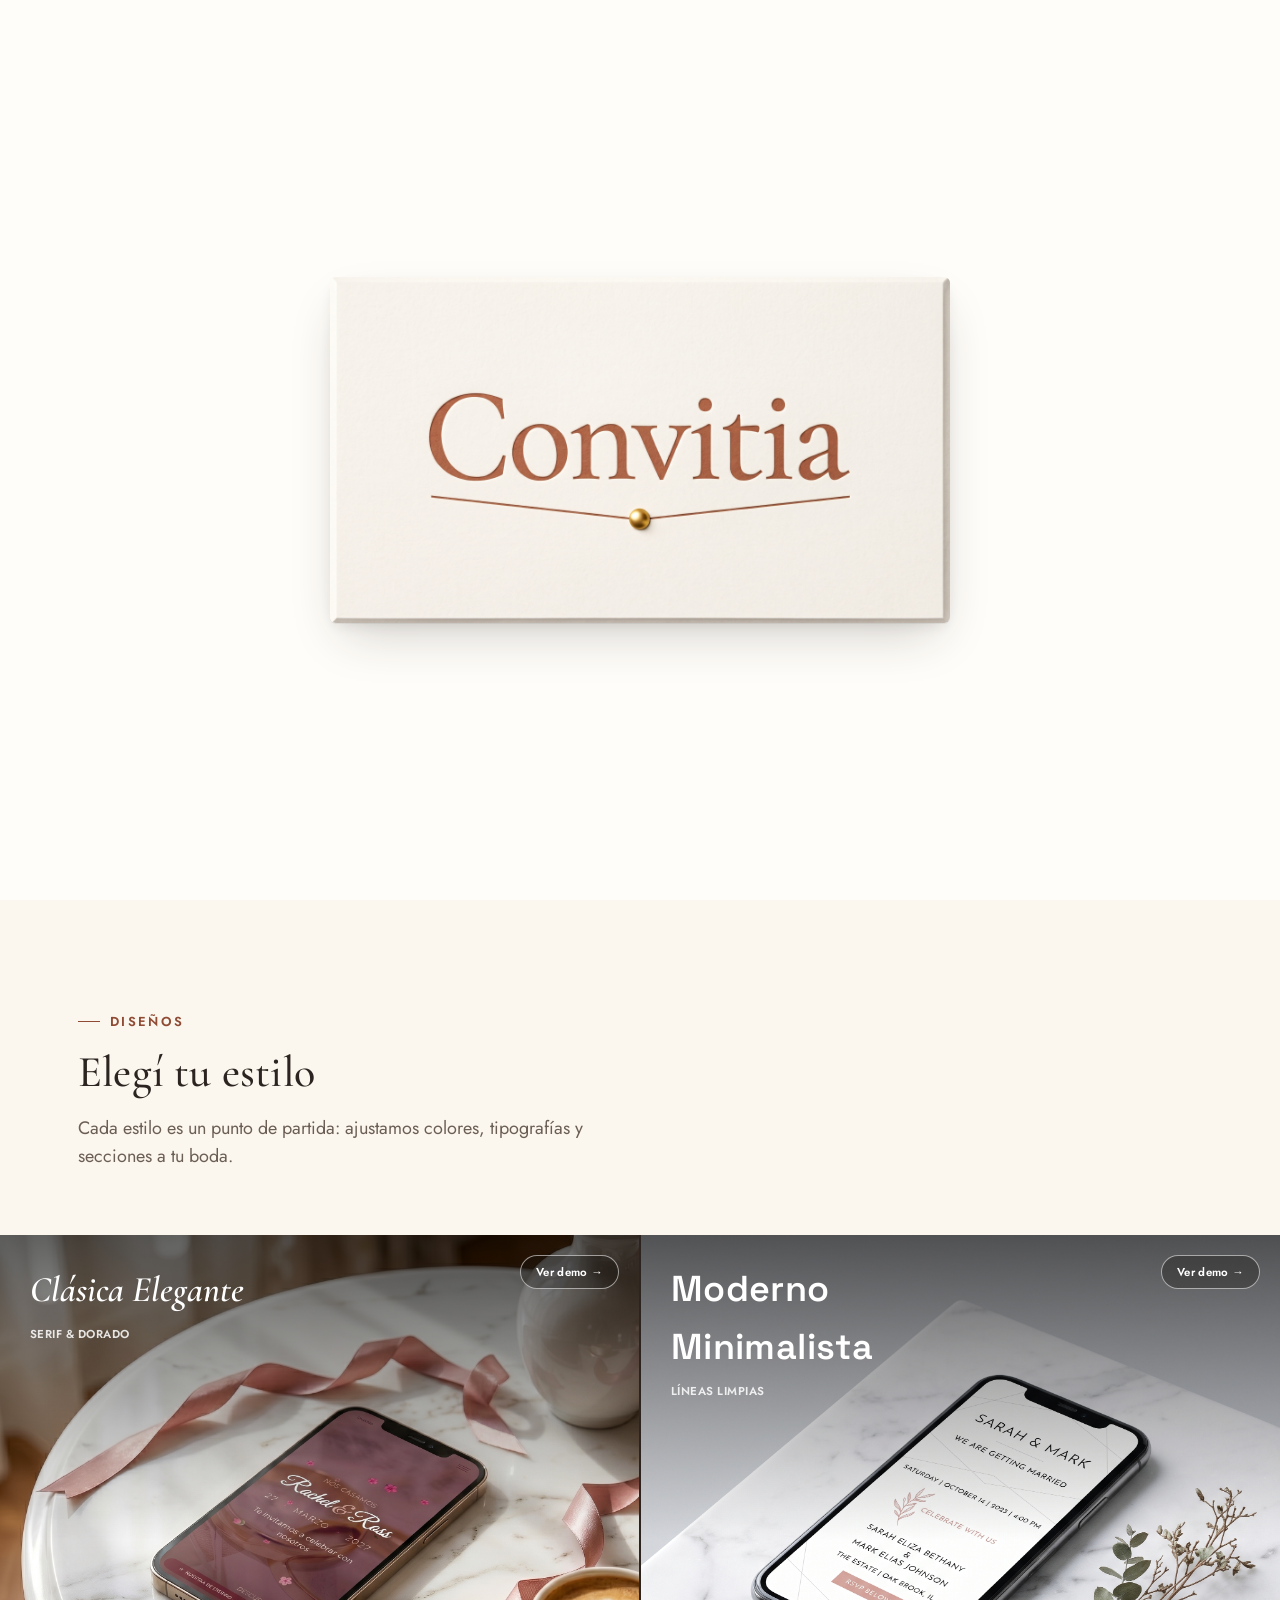
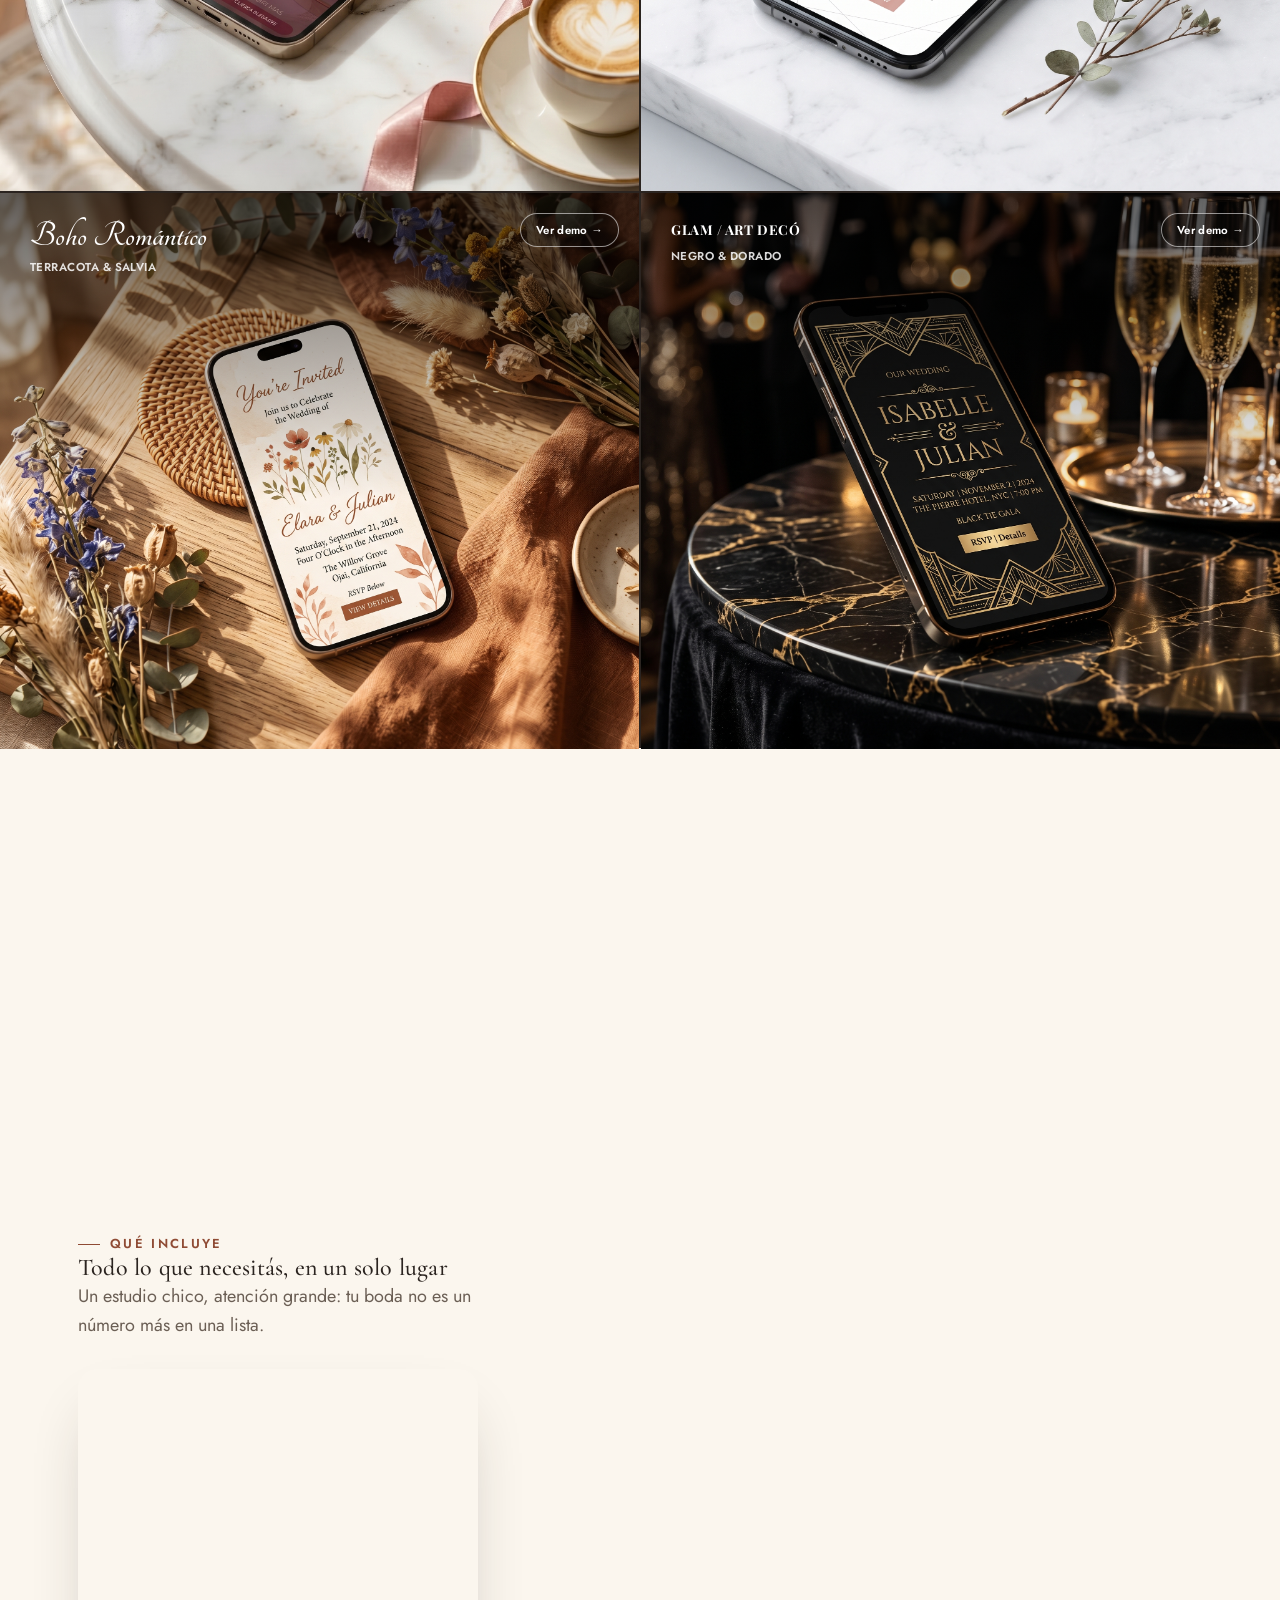
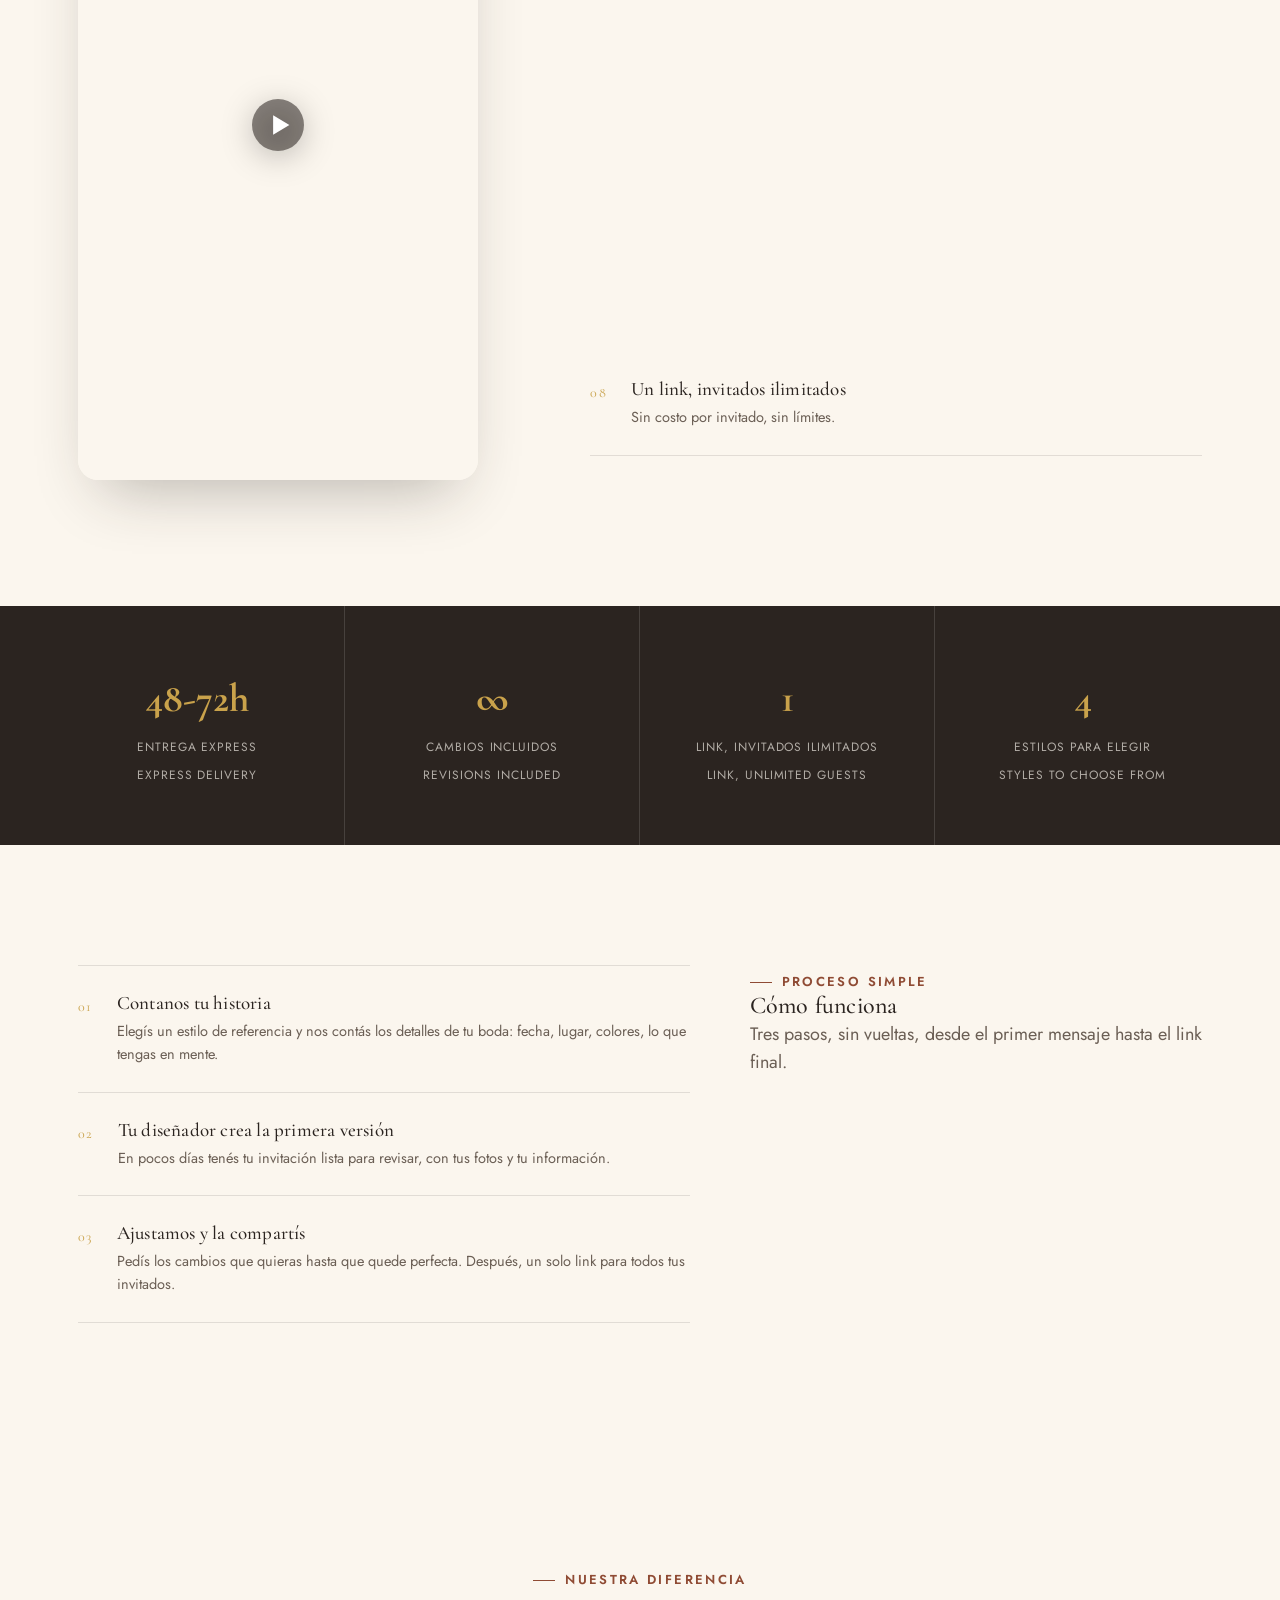
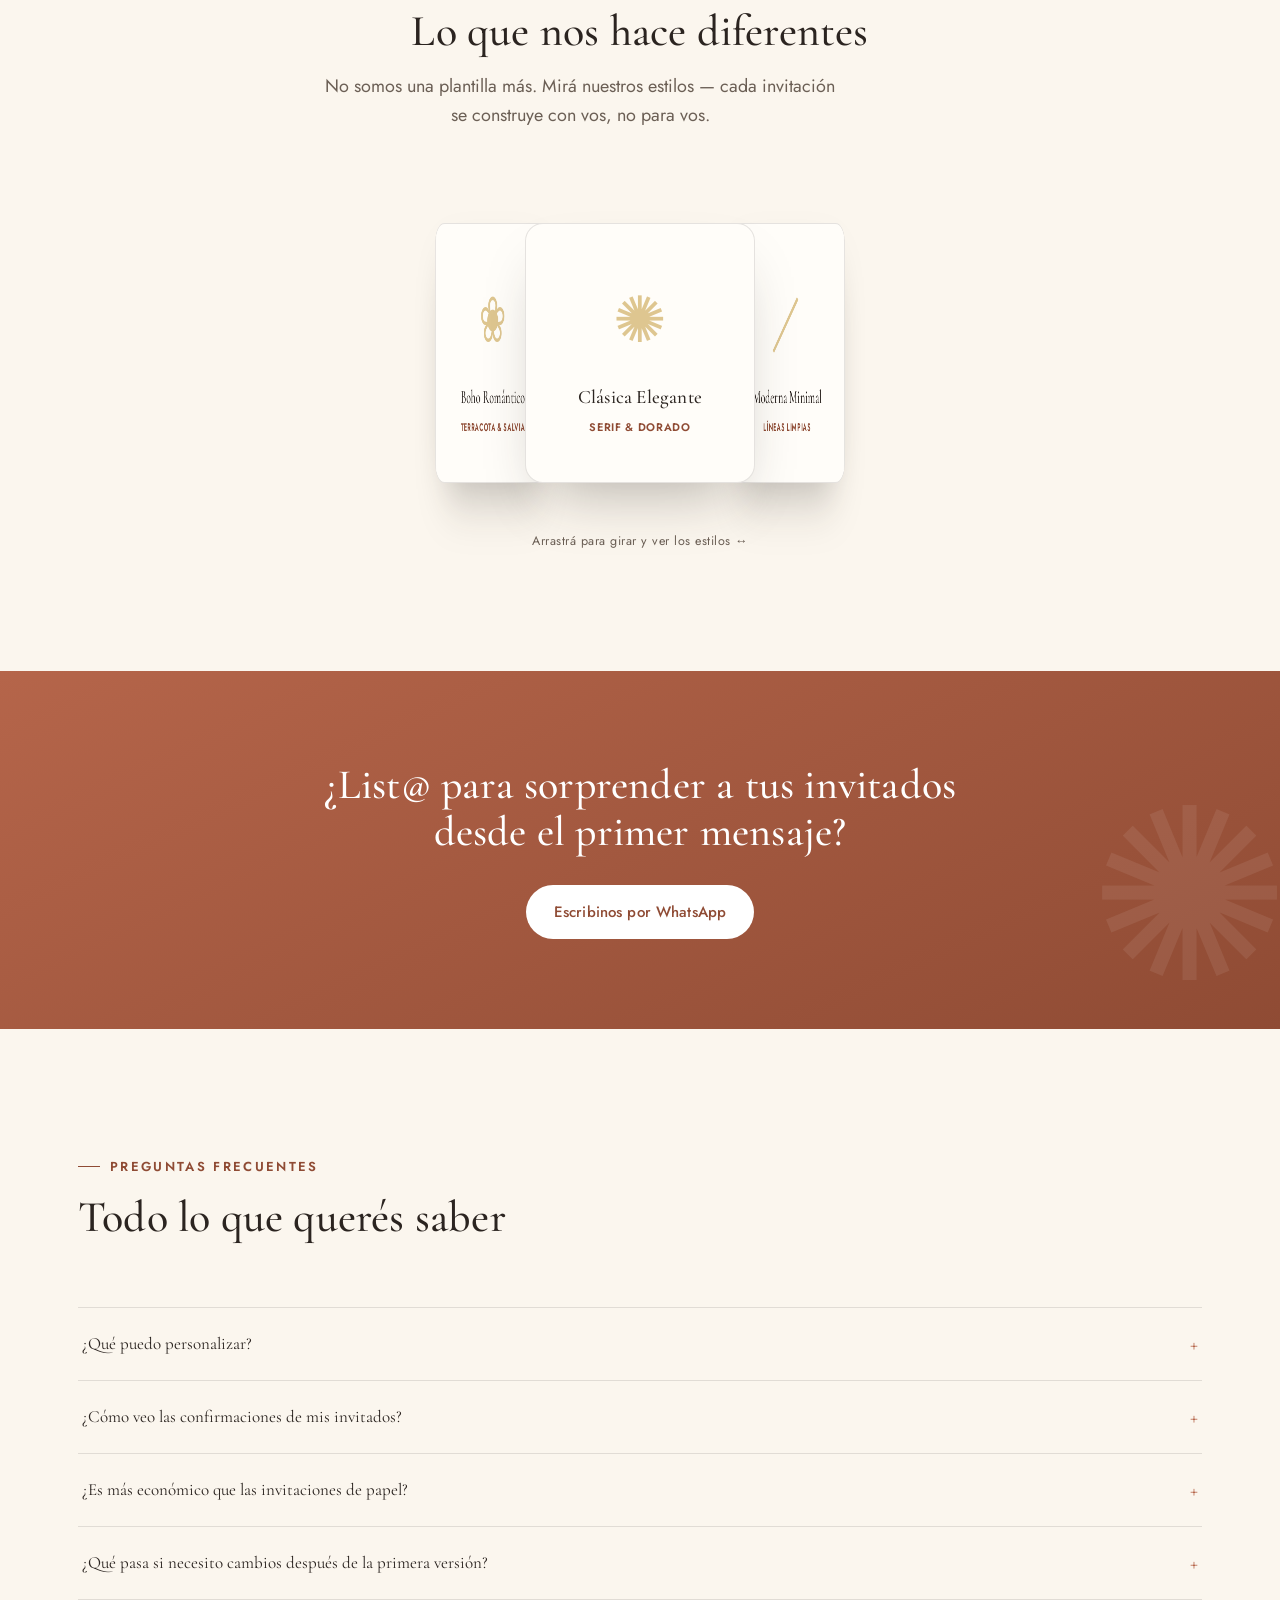
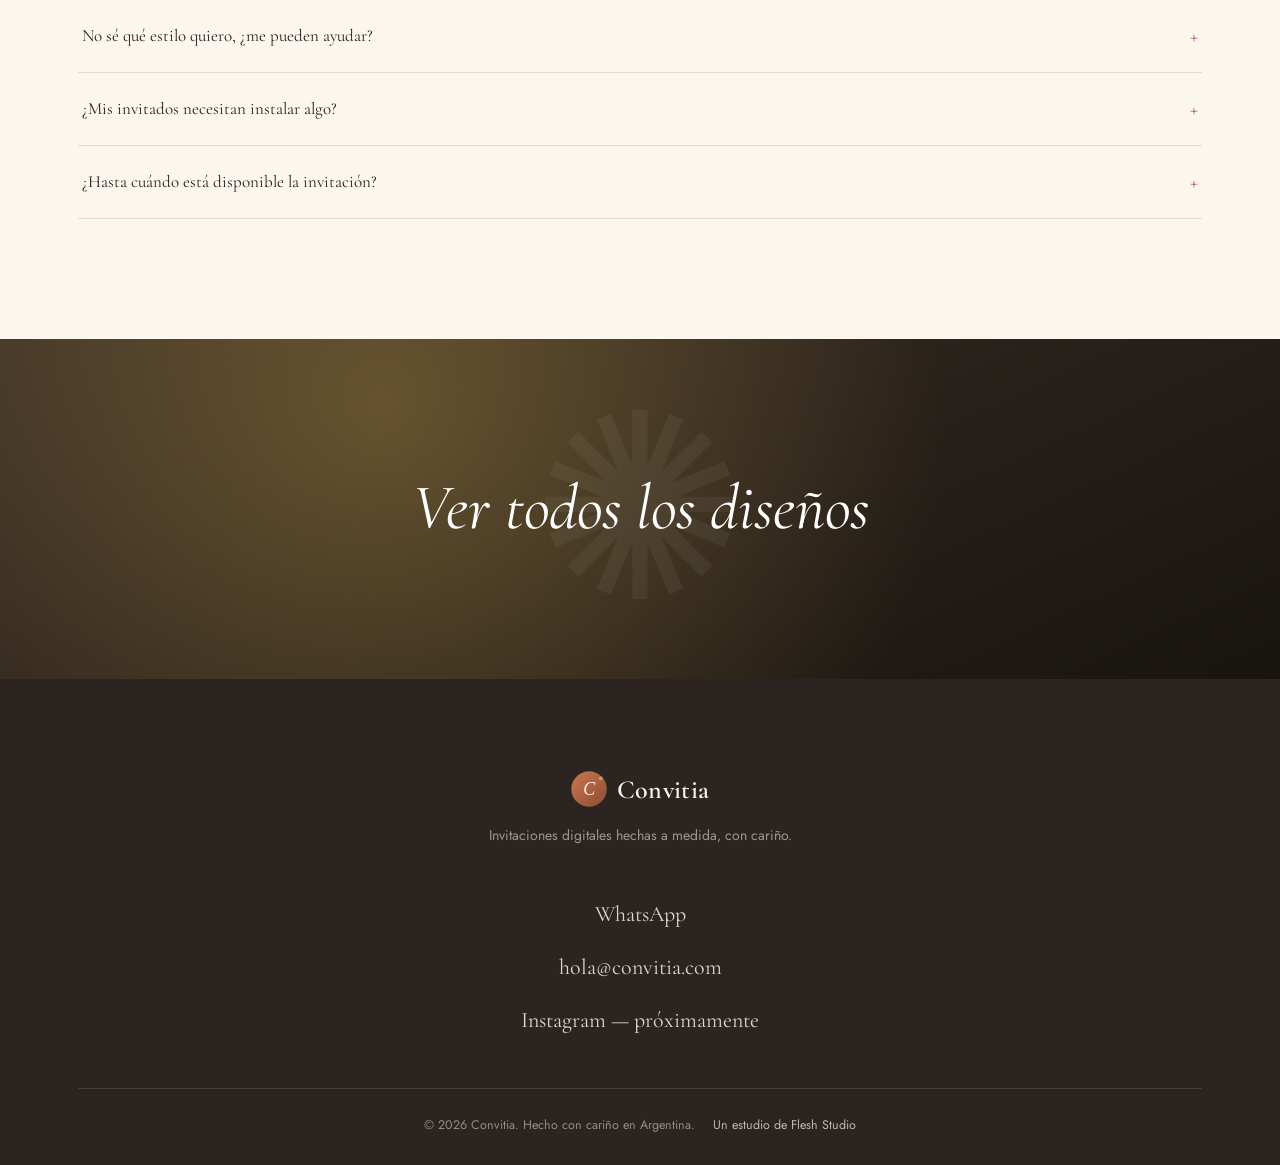
==== commit 0d8917ad: "Fix: evitar splash-gate al volver de demos con hash" ====
--- a/index.html
+++ b/index.html
@@ -19,6 +19,18 @@
 <div id="splash-gate" class="splash-gate" aria-hidden="true">
   <img class="splash-image" src="assets/logo/Convitia_logo_variant__Wordmark_%27Convitia%27_202606271709%20(1).jpeg" alt="Convitia">
 </div>
+<script>
+  /* Arriving with a hash already in the URL (e.g. "#work-clasica", from a
+     demo page's "Volver al Sitio web - Convitia" button) means the visitor
+     already passed the splash once — remove it synchronously, before the
+     browser paints, so it never flashes and never blocks the jump straight
+     to the target card/section. Runs inline (not in main.js) so it executes
+     before first paint, not after defer scripts. */
+  if(location.hash){
+    var __gate = document.getElementById("splash-gate");
+    if(__gate) __gate.parentNode.removeChild(__gate);
+  }
+</script>
 
 <header class="site-header">
   <div class="container">
@@ -435,6 +447,6 @@
   </div>
 </footer>
 
-<script src="main.js?v=20260628g" defer></script>
+<script src="main.js?v=20260629a" defer></script>
 </body>
 </html>
